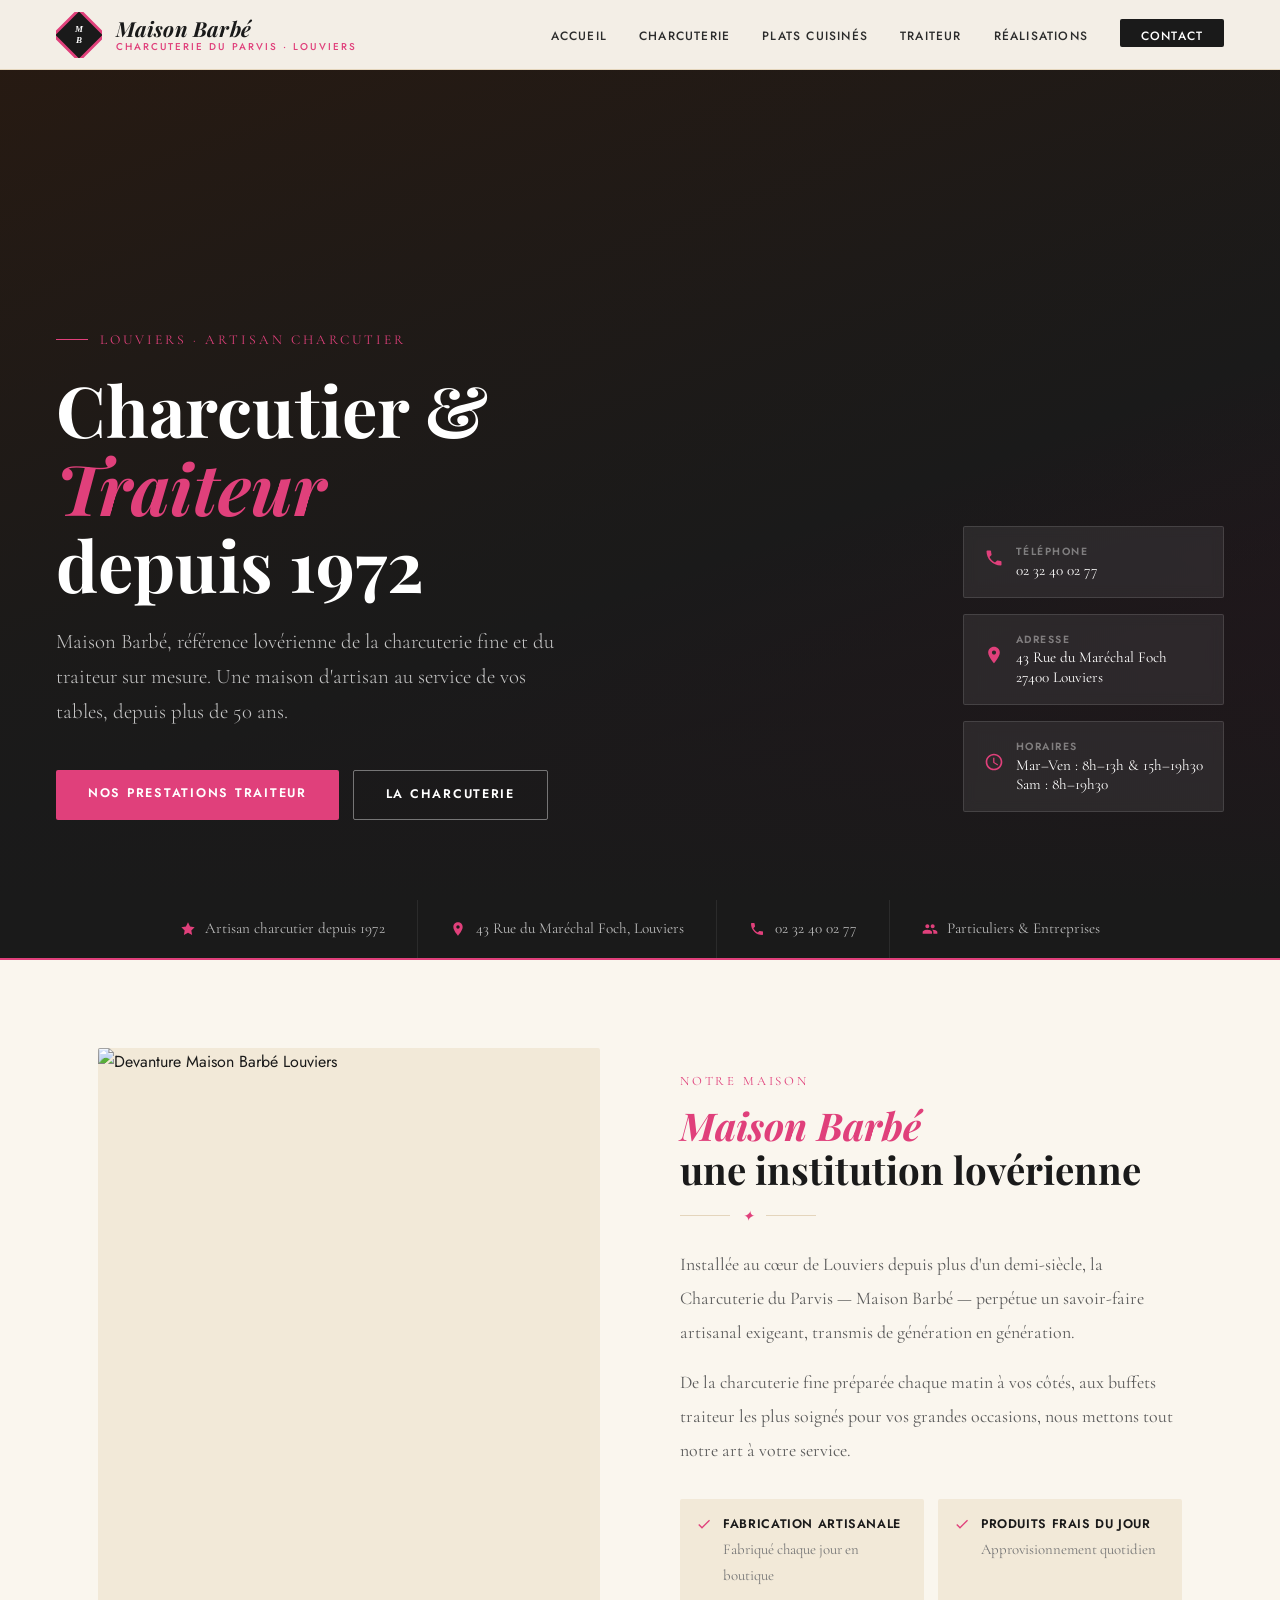
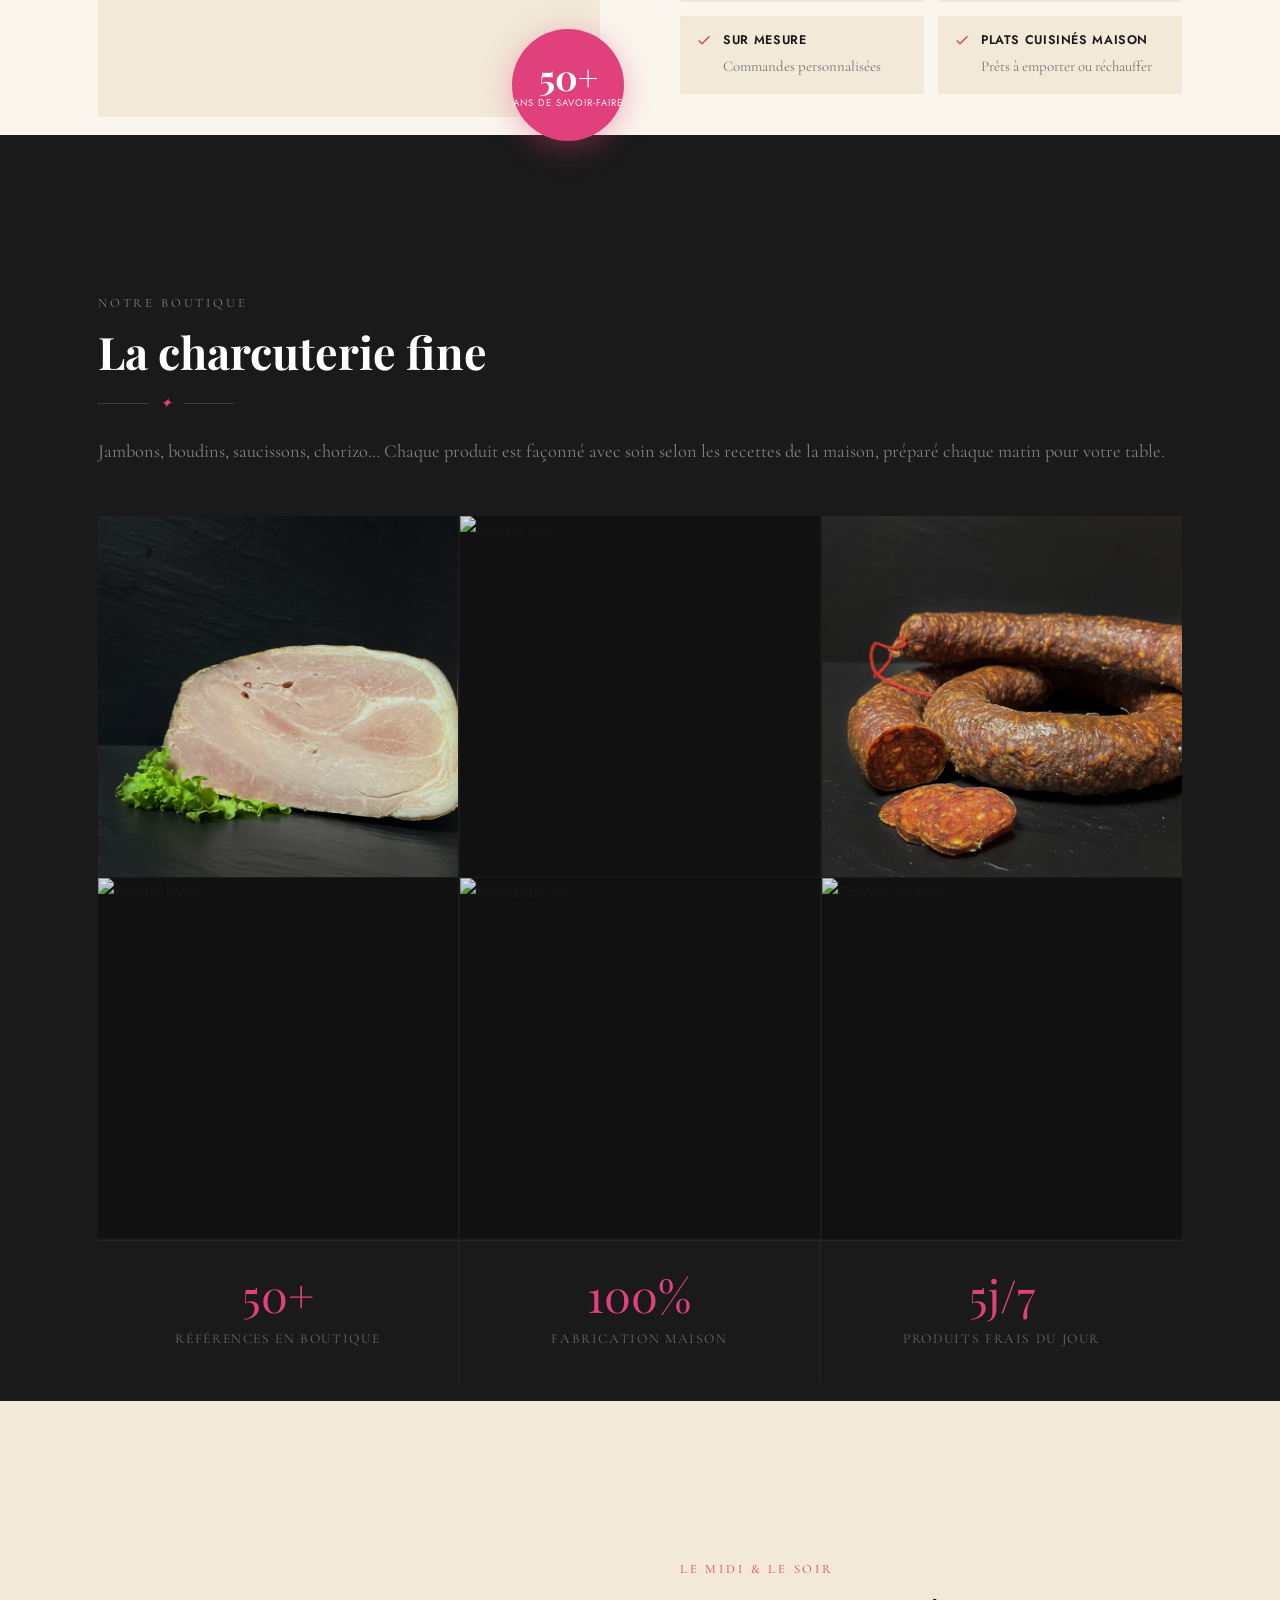
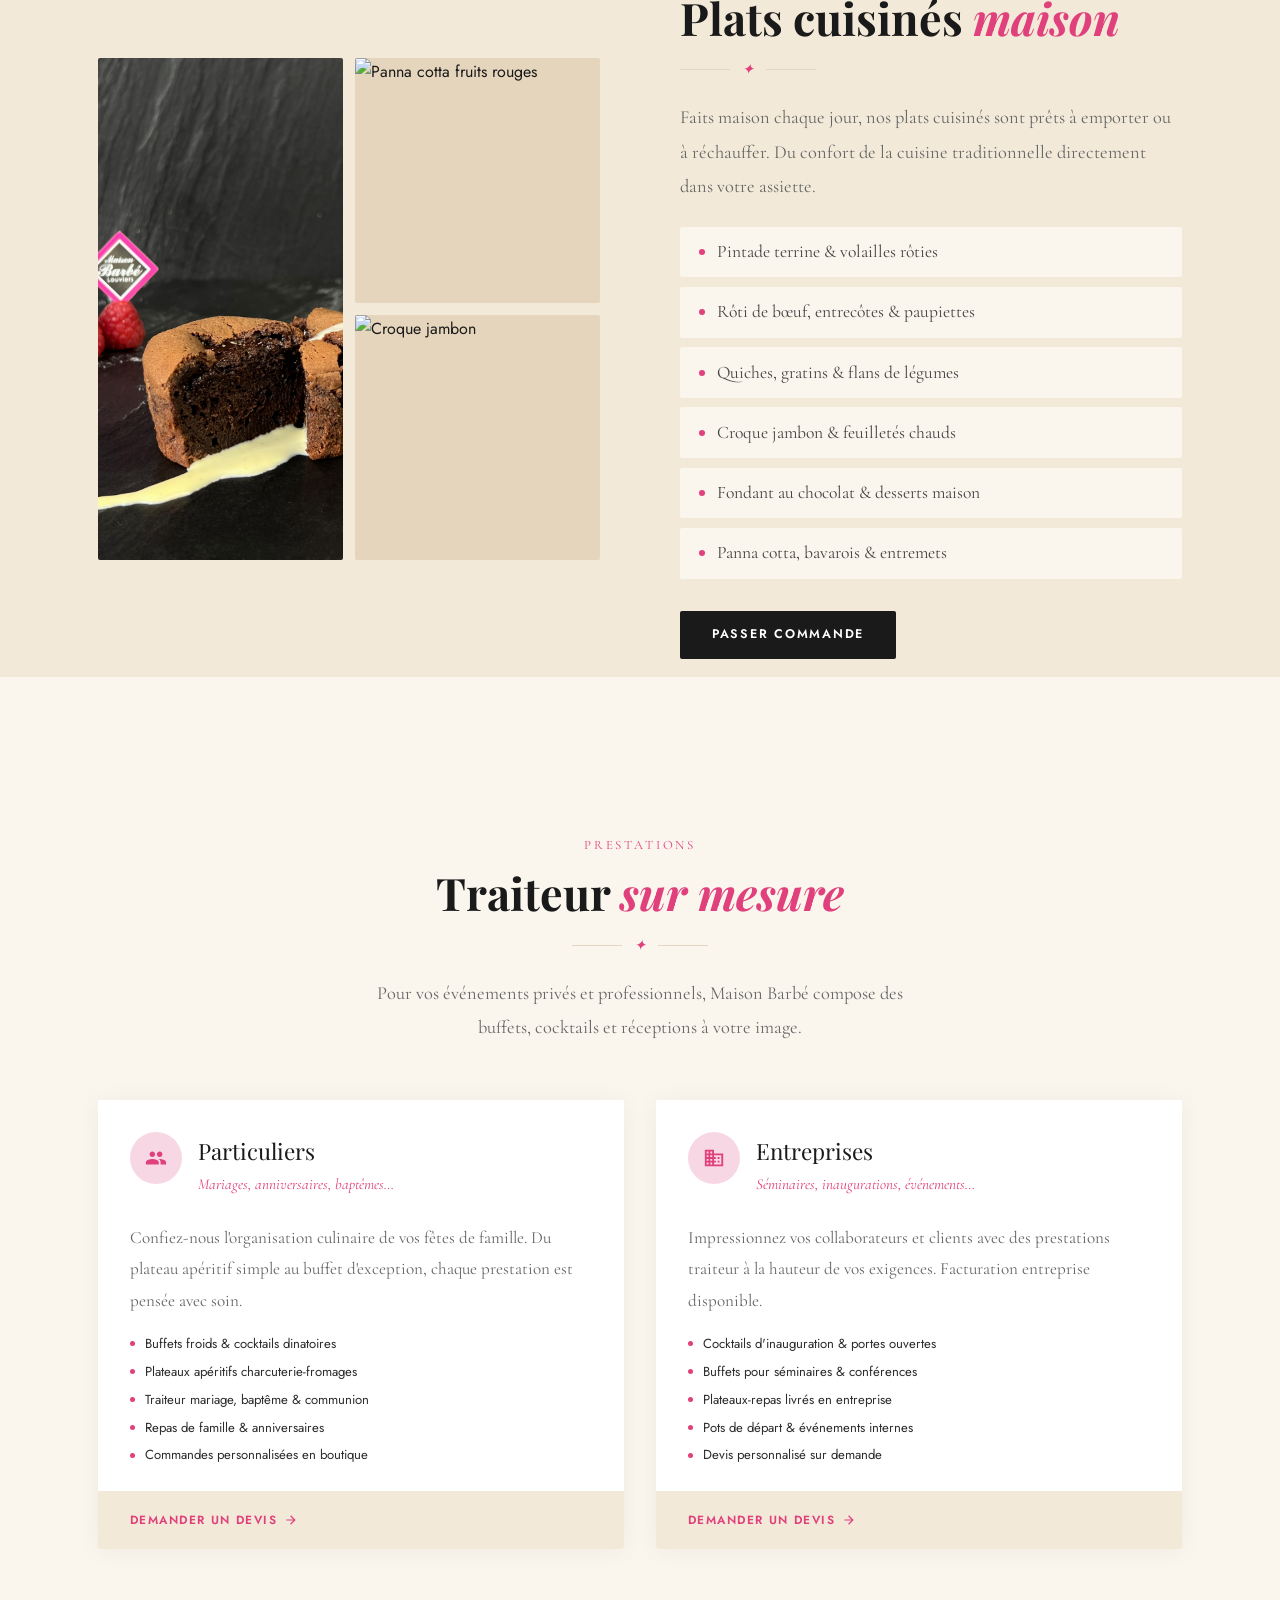
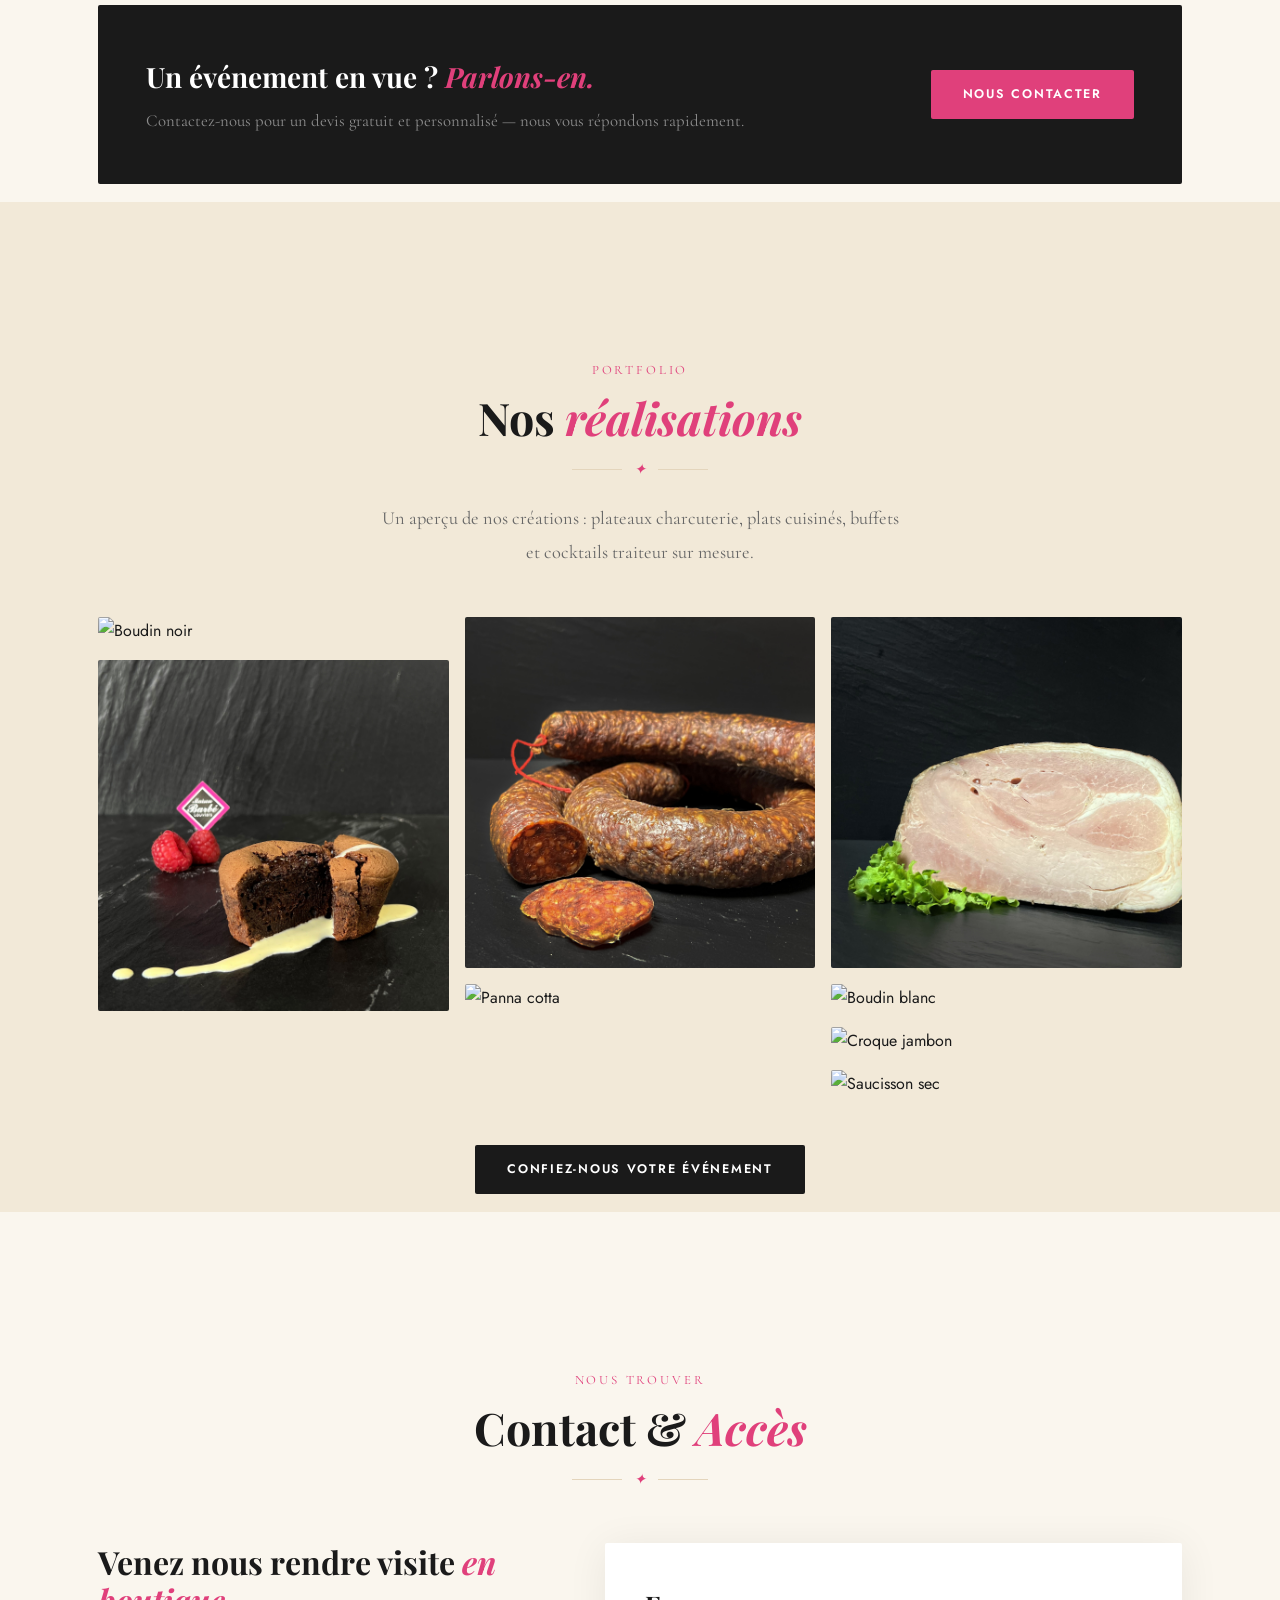
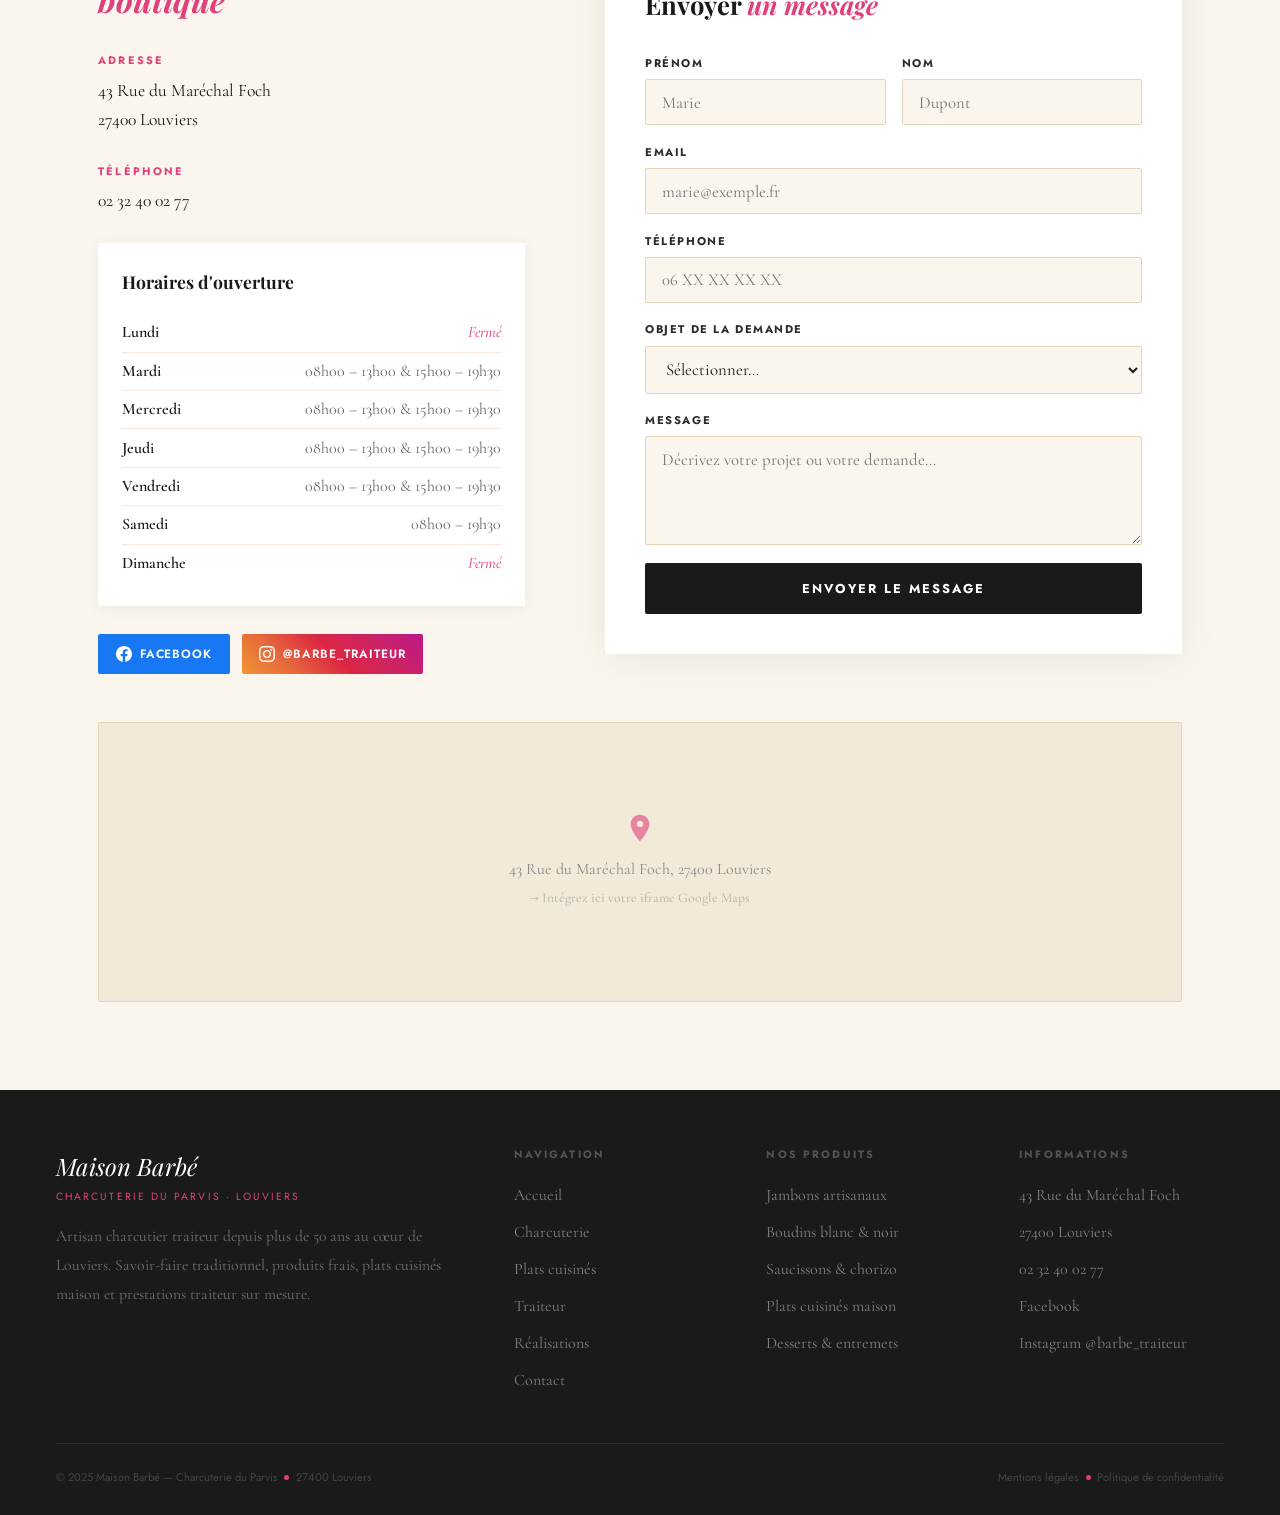
==== index.html @ 448edbd1 "Add files via upload" ====
<!DOCTYPE html>
<html lang="fr">
<head>
  <meta charset="UTF-8" />
  <meta name="viewport" content="width=device-width, initial-scale=1.0" />
  <title>Maison Barbé — Charcutier Traiteur, Louviers</title>
  <link rel="preconnect" href="https://fonts.googleapis.com" />
  <link rel="preconnect" href="https://fonts.gstatic.com" crossorigin />
  <link href="https://fonts.googleapis.com/css2?family=Playfair+Display:ital,wght@0,400;0,600;0,700;1,400;1,600&family=Cormorant+Garamond:ital,wght@0,300;0,400;0,500;0,600;1,300;1,400;1,600&family=Jost:wght@300;400;500;600;700&display=swap" rel="stylesheet" />
  <style>
    *,*::before,*::after{box-sizing:border-box;margin:0;padding:0}
    html{scroll-behavior:smooth}
    body{font-family:'Jost',sans-serif;background:#FAF6EE;color:#1A1A1A;line-height:1.7;overflow-x:hidden}
    :root{
      --beige:#FAF6EE;--beige2:#F2E9D8;--beige3:#E4D5BC;
      --noir:#1A1A1A;--noir2:#2C2C2C;
      --rose:#E0407B;--rose-dark:#C02860;--rose-pale:#F8D7E5;
      --gold:#B08850;--white:#fff
    }
    nav{position:fixed;top:0;left:0;right:0;z-index:999;height:70px;display:flex;align-items:center;justify-content:space-between;padding:0 3.5rem;background:rgba(250,246,238,.97);backdrop-filter:blur(10px);border-bottom:1px solid var(--beige3);transition:box-shadow .3s}
    nav.scrolled{box-shadow:0 2px 30px rgba(0,0,0,.08)}
    .nav-logo{display:flex;align-items:center;gap:.85rem;text-decoration:none}
    .logo-text-wrap{display:flex;flex-direction:column;line-height:1.15}
    .logo-name{font-family:'Playfair Display',serif;font-style:italic;font-size:1.3rem;font-weight:700;color:var(--noir);letter-spacing:.01em}
    .logo-sub{font-family:'Jost',sans-serif;font-size:.62rem;font-weight:500;letter-spacing:.2em;text-transform:uppercase;color:var(--rose)}
    .nav-links{display:flex;align-items:center;gap:2rem;list-style:none}
    .nav-links a{font-size:.75rem;font-weight:500;letter-spacing:.1em;text-transform:uppercase;text-decoration:none;color:var(--noir2);position:relative;padding-bottom:2px;transition:color .25s}
    .nav-links a::after{content:'';position:absolute;bottom:0;left:0;width:0;height:1px;background:var(--rose);transition:width .3s}
    .nav-links a:hover{color:var(--rose)}
    .nav-links a:hover::after{width:100%}
    .nav-cta{background:var(--noir)!important;color:#fff!important;padding:.5rem 1.3rem;border-radius:2px}
    .nav-cta:hover{background:var(--rose)!important}
    .nav-cta::after{display:none!important}
    .hero{position:relative;height:100vh;min-height:620px;display:flex;align-items:flex-end;background:var(--noir);overflow:hidden}
    .hero-bg-fallback{position:absolute;inset:0;background:linear-gradient(160deg,#2a1a10 0%,#1A1A1A 60%,#2d0f1e 100%)}
    .hero-bg{position:absolute;inset:0;background-image:url('./images/planche.jpg');background-size:cover;background-position:center 20%;opacity:.45}
    .hero-vignette{position:absolute;inset:0;background:linear-gradient(to top,rgba(26,26,26,1) 0%,rgba(26,26,26,.3) 45%,rgba(26,26,26,.1) 100%)}
    .hero-content{position:relative;width:100%;padding:0 3.5rem 5rem;display:grid;grid-template-columns:1fr auto;align-items:flex-end;gap:3rem}
    .hero-left{max-width:680px}
    .hero-eyebrow{display:inline-flex;align-items:center;gap:.75rem;font-family:'Cormorant Garamond',serif;font-size:.85rem;letter-spacing:.22em;text-transform:uppercase;color:var(--rose);margin-bottom:1.25rem}
    .hero-eyebrow::before{content:'';display:block;width:32px;height:1px;background:var(--rose)}
    .hero h1{font-family:'Playfair Display',serif;font-size:clamp(2.8rem,5.5vw,5rem);font-weight:700;color:#fff;line-height:1.1;margin-bottom:1.25rem}
    .hero h1 em{font-style:italic;color:var(--rose)}
    .hero-desc{font-family:'Cormorant Garamond',serif;font-size:1.3rem;font-weight:300;color:rgba(255,255,255,.75);line-height:1.7;max-width:500px;margin-bottom:2.5rem}
    .hero-btns{display:flex;gap:.85rem;flex-wrap:wrap}
    .btn{display:inline-block;text-decoration:none;border-radius:2px;font-family:'Jost',sans-serif;font-weight:600;font-size:.78rem;letter-spacing:.14em;text-transform:uppercase;transition:all .3s}
    .btn-rose{background:var(--rose);color:#fff;padding:.85rem 2rem}
    .btn-rose:hover{background:var(--rose-dark);transform:translateY(-1px)}
    .btn-ghost{border:1px solid rgba(255,255,255,.4);color:#fff;padding:.85rem 2rem}
    .btn-ghost:hover{border-color:#fff;background:rgba(255,255,255,.08)}
    .btn-dark{background:var(--noir);color:#fff;padding:.85rem 2rem}
    .btn-dark:hover{background:var(--rose)}
    .hero-right{display:flex;flex-direction:column;gap:1rem;padding-bottom:.5rem}
    .hero-info-card{background:rgba(255,255,255,.07);border:1px solid rgba(255,255,255,.12);backdrop-filter:blur(6px);padding:1rem 1.25rem;border-radius:2px;display:flex;align-items:center;gap:.75rem;min-width:220px}
    .hero-info-icon{color:var(--rose);flex-shrink:0}
    .hero-info-label{font-family:'Jost',sans-serif;font-size:.65rem;font-weight:600;letter-spacing:.14em;text-transform:uppercase;color:rgba(255,255,255,.4)}
    .hero-info-value{font-family:'Cormorant Garamond',serif;font-size:.95rem;color:#fff;line-height:1.3}
    .hero-info-value a{color:#fff;text-decoration:none}
    .strip{background:var(--noir);display:flex;align-items:center;justify-content:center;flex-wrap:wrap;border-bottom:2px solid var(--rose)}
    .strip-item{display:flex;align-items:center;gap:.6rem;padding:1rem 2rem;font-family:'Cormorant Garamond',serif;font-size:.95rem;color:rgba(255,255,255,.7);border-right:1px solid rgba(255,255,255,.08)}
    .strip-item:last-child{border-right:none}
    .strip-item svg{color:var(--rose);flex-shrink:0}
    section{padding-top:70px;margin-top:-70px}
    .sw{max-width:1180px;margin:0 auto;padding:5.5rem 3rem}
    .eyebrow{font-family:'Cormorant Garamond',serif;font-size:.8rem;letter-spacing:.22em;text-transform:uppercase;color:var(--rose);display:block;margin-bottom:.6rem}
    .st{font-family:'Playfair Display',serif;font-size:clamp(1.9rem,3.5vw,2.8rem);font-weight:700;color:var(--noir);line-height:1.2}
    .st em{font-style:italic;color:var(--rose)}
    .rule{display:flex;align-items:center;gap:.75rem;margin:1.1rem 0 1.5rem}
    .rule span{display:block;height:1px;width:50px;background:var(--beige3)}
    .rule em{color:var(--rose);font-size:.9rem;line-height:1}
    .rule.lt span{background:rgba(255,255,255,.15)}
    .sl{font-family:'Cormorant Garamond',serif;font-size:1.15rem;color:#666;line-height:1.85}
    .fi{opacity:0;transform:translateY(22px);transition:opacity .65s ease,transform .65s ease}
    .fi.in{opacity:1;transform:none}
    /* ABOUT */
    .about-grid{display:grid;grid-template-columns:1fr 1fr;gap:5rem;align-items:center}
    .about-img-col{position:relative}
    .about-img-frame{position:relative;aspect-ratio:3/4;background:var(--beige2);border-radius:2px;overflow:hidden}
    .about-img-frame img{width:100%;height:100%;object-fit:cover;display:block}
    .about-badge{position:absolute;bottom:-1.5rem;right:-1.5rem;width:112px;height:112px;border-radius:50%;background:var(--rose);display:flex;flex-direction:column;align-items:center;justify-content:center;color:#fff;text-align:center;box-shadow:0 6px 30px rgba(224,64,123,.4)}
    .about-badge strong{font-family:'Playfair Display',serif;font-size:2.2rem;line-height:1}
    .about-badge small{font-family:'Jost',sans-serif;font-size:.6rem;letter-spacing:.1em;text-transform:uppercase;opacity:.9}
    .about-text h2{font-family:'Playfair Display',serif;font-size:2.4rem;line-height:1.15;margin-bottom:.5rem}
    .about-text h2 em{font-style:italic;color:var(--rose)}
    .about-text p{font-family:'Cormorant Garamond',serif;font-size:1.12rem;color:#5a5a5a;line-height:1.9;margin-bottom:1rem}
    .feat-grid{display:grid;grid-template-columns:1fr 1fr;gap:.85rem;margin-top:2rem}
    .feat{background:var(--beige2);border-radius:2px;padding:.9rem 1rem;display:flex;align-items:flex-start;gap:.7rem}
    .feat-icon{color:var(--rose);flex-shrink:0;margin-top:2px}
    .feat-label{font-family:'Jost',sans-serif;font-size:.78rem;font-weight:600;letter-spacing:.05em;text-transform:uppercase}
    .feat-desc{font-family:'Cormorant Garamond',serif;font-size:.93rem;color:#777;margin-top:.15rem}
    /* PRODUITS */
    #charcuterie{background:var(--noir)}
    .pg{display:grid;grid-template-columns:repeat(3,1fr);gap:1.5px;margin-top:3rem}
    .pc{position:relative;aspect-ratio:1;overflow:hidden;cursor:pointer;background:#111}
    .pc img{width:100%;height:100%;object-fit:cover;display:block;transition:transform .55s ease;filter:brightness(.88) saturate(1.05)}
    .pc:hover img{transform:scale(1.06);filter:brightness(.7) saturate(1.1)}
    .pph{width:100%;height:100%;display:flex;flex-direction:column;align-items:center;justify-content:center;gap:.5rem;transition:transform .55s ease}
    .pc:hover .pph{transform:scale(1.05)}
    .c1{background:linear-gradient(135deg,#3d1f10,#6b3420)}
    .c2{background:linear-gradient(135deg,#1a1a1a,#2d2d2d)}
    .c3{background:linear-gradient(135deg,#4a2015,#7b3020)}
    .c4{background:linear-gradient(135deg,#2a1a08,#5a3a10)}
    .c5{background:linear-gradient(135deg,#3a200d,#7a4520)}
    .c6{background:linear-gradient(135deg,#180810,#3d1528)}
    .pph svg{width:36px;color:rgba(255,255,255,.18)}
    .pph-n{font-family:'Cormorant Garamond',serif;font-size:.78rem;letter-spacing:.15em;color:rgba(255,255,255,.2);text-transform:uppercase}
    .po{position:absolute;inset:0;background:linear-gradient(to top,rgba(0,0,0,.85) 0%,rgba(0,0,0,0) 55%);display:flex;flex-direction:column;justify-content:flex-end;padding:1.25rem 1.5rem;opacity:0;transition:opacity .3s}
    .pc:hover .po{opacity:1}
    .pn{font-family:'Playfair Display',serif;font-size:1.15rem;color:#fff;font-weight:600;margin-bottom:.2rem}
    .pd{font-family:'Cormorant Garamond',serif;font-size:.88rem;color:rgba(255,255,255,.65)}
    .pb{position:absolute;bottom:0;left:0;right:0;height:3px;background:var(--rose);transform:scaleX(0);transform-origin:left;transition:transform .3s}
    .pc:hover .pb{transform:scaleX(1)}
    .stats-row{display:grid;grid-template-columns:repeat(3,1fr);gap:1px;margin-top:1.5px;border-top:1px solid rgba(255,255,255,.06)}
    .stat{padding:2rem;text-align:center;border-right:1px solid rgba(255,255,255,.06)}
    .stat:last-child{border-right:none}
    .stat-num{font-family:'Playfair Display',serif;font-size:2.8rem;color:var(--rose);display:block;line-height:1;margin-bottom:.4rem}
    .stat-lbl{font-family:'Cormorant Garamond',serif;font-size:.85rem;letter-spacing:.12em;text-transform:uppercase;color:rgba(255,255,255,.35)}
    /* PLATS */
    #plats{background:var(--beige2)}
    .plats-layout{display:grid;grid-template-columns:1fr 1fr;gap:5rem;align-items:center}
    .plats-imgs{display:grid;grid-template-columns:1fr 1fr;gap:.75rem}
    .pimg{aspect-ratio:1;border-radius:2px;overflow:hidden;background:var(--beige3);position:relative}
    .pimg img{width:100%;height:100%;object-fit:cover;display:block;transition:transform .4s}
    .pimg:hover img{transform:scale(1.04)}
    .pimg.tall{grid-row:span 2;aspect-ratio:auto}
    .plph{width:100%;height:100%;display:flex;flex-direction:column;align-items:center;justify-content:center;gap:.5rem;padding:1.5rem}
    .pp1{background:linear-gradient(135deg,#3d1a05,#7a4010)}
    .pp2{background:linear-gradient(135deg,#2d1a30,#5a2050)}
    .pp3{background:linear-gradient(135deg,#4a1a10,#8b3030)}
    .plph svg{width:28px;color:rgba(255,255,255,.2)}
    .plph span{font-family:'Cormorant Garamond',serif;font-size:.75rem;letter-spacing:.12em;color:rgba(255,255,255,.2);text-transform:uppercase}
    .menu-list{list-style:none;margin:1.5rem 0 2rem;display:flex;flex-direction:column;gap:.6rem}
    .menu-list li{display:flex;align-items:center;gap:.75rem;font-family:'Cormorant Garamond',serif;font-size:1.1rem;color:#444;padding:.65rem 1rem;background:var(--beige);border-radius:2px;border-left:3px solid transparent;transition:border-color .2s}
    .menu-list li:hover{border-color:var(--rose)}
    .menu-list li::before{content:'';display:block;width:6px;height:6px;border-radius:50%;background:var(--rose);flex-shrink:0}
    /* TRAITEUR */
    #traiteur{background:var(--beige)}
    .traiteur-grid{display:grid;grid-template-columns:1fr 1fr;gap:2rem;margin-bottom:3.5rem}
    .tc{background:#fff;border-radius:2px;box-shadow:0 2px 24px rgba(0,0,0,.05);overflow:hidden;transition:transform .3s,box-shadow .3s;display:flex;flex-direction:column}
    .tc:hover{transform:translateY(-4px);box-shadow:0 10px 40px rgba(0,0,0,.1)}
    .tc-head{padding:2rem 2rem 1.5rem;display:flex;align-items:flex-start;gap:1rem}
    .tc-icon{width:52px;height:52px;border-radius:50%;background:var(--rose-pale);display:flex;align-items:center;justify-content:center;flex-shrink:0;color:var(--rose)}
    .tc-title{font-family:'Playfair Display',serif;font-size:1.4rem}
    .tc-sub{font-family:'Cormorant Garamond',serif;font-size:.95rem;color:var(--rose);font-style:italic;margin-top:.1rem}
    .tc-body{padding:0 2rem 1.5rem;flex:1}
    .tc-body p{font-family:'Cormorant Garamond',serif;font-size:1.07rem;color:#666;line-height:1.85;margin-bottom:1rem}
    .pl{list-style:none;display:flex;flex-direction:column;gap:.35rem}
    .pl li{display:flex;align-items:center;gap:.6rem;font-family:'Jost',sans-serif;font-size:.82rem;color:var(--noir2)}
    .pl li::before{content:'';width:5px;height:5px;border-radius:50%;background:var(--rose);flex-shrink:0}
    .tc-foot{padding:1.2rem 2rem;background:var(--beige2);display:flex;align-items:center;justify-content:space-between}
    .la{font-family:'Jost',sans-serif;font-size:.74rem;font-weight:600;letter-spacing:.12em;text-transform:uppercase;color:var(--rose);text-decoration:none;display:flex;align-items:center;gap:.4rem;transition:gap .2s}
    .la:hover{gap:.7rem}
    .traiteur-cta{background:var(--noir);padding:3rem;border-radius:2px;display:flex;align-items:center;justify-content:space-between;gap:2rem;flex-wrap:wrap}
    .traiteur-cta h3{font-family:'Playfair Display',serif;font-size:1.75rem;color:#fff;margin-bottom:.4rem}
    .traiteur-cta h3 em{font-style:italic;color:var(--rose)}
    .traiteur-cta p{font-family:'Cormorant Garamond',serif;font-size:1.05rem;color:rgba(255,255,255,.5)}
    /* REALISATIONS */
    #realisations{background:var(--beige2)}
    .masonry{columns:3;column-gap:1rem}
    .mi{break-inside:avoid;margin-bottom:1rem;border-radius:2px;overflow:hidden;position:relative;cursor:pointer}
    .mi img{width:100%;display:block;transition:transform .45s}
    .mi:hover img{transform:scale(1.04)}
    .mph{width:100%;display:flex;align-items:center;justify-content:center;flex-direction:column;gap:.5rem;padding:3rem 2rem}
    .m1{background:linear-gradient(135deg,#3d1f10,#7a3c20)}
    .m2{background:linear-gradient(135deg,#1a1410,#3a2818)}
    .m3{background:linear-gradient(135deg,#2d1020,#6a2045)}
    .m4{background:linear-gradient(135deg,#3a2510,#7a5020)}
    .m5{background:linear-gradient(135deg,#1a1a1a,#2d2d2d)}
    .m6{background:linear-gradient(135deg,#4a1005,#9a2800)}
    .m7{background:linear-gradient(135deg,#201530,#4a2860)}
    .m8{background:linear-gradient(135deg,#2a1a08,#6a4015)}
    .mph svg{width:32px;color:rgba(255,255,255,.18)}
    .mph span{font-family:'Cormorant Garamond',serif;font-size:.75rem;letter-spacing:.14em;color:rgba(255,255,255,.2);text-transform:uppercase}
    .mo{position:absolute;inset:0;background:linear-gradient(to top,rgba(0,0,0,.75) 0%,transparent 55%);opacity:0;transition:opacity .3s;display:flex;align-items:flex-end;padding:1.1rem}
    .mi:hover .mo{opacity:1}
    .mt{font-family:'Cormorant Garamond',serif;font-size:.92rem;color:#fff;font-style:italic}
    /* CONTACT */
    #contact{background:var(--beige)}
    .contact-grid{display:grid;grid-template-columns:1fr 1.35fr;gap:5rem;align-items:start}
    .ch2{font-family:'Playfair Display',serif;font-size:2rem;line-height:1.2;margin-bottom:2rem}
    .ch2 em{font-style:italic;color:var(--rose)}
    .ib{margin-bottom:1.75rem}
    .il{font-family:'Jost',sans-serif;font-size:.68rem;font-weight:700;letter-spacing:.2em;text-transform:uppercase;color:var(--rose);margin-bottom:.35rem}
    .iv{font-family:'Cormorant Garamond',serif;font-size:1.1rem;color:var(--noir);line-height:1.65}
    .iv a{color:var(--noir);text-decoration:none;transition:color .2s}
    .iv a:hover{color:var(--rose)}
    .hbox{background:#fff;border-radius:2px;padding:1.5rem;box-shadow:0 2px 16px rgba(0,0,0,.06);margin-top:1.5rem}
    .hbox h4{font-family:'Playfair Display',serif;font-size:1.1rem;margin-bottom:1.1rem}
    .hr{display:flex;justify-content:space-between;align-items:baseline;padding:.32rem 0;border-bottom:1px solid var(--beige2);font-family:'Cormorant Garamond',serif;font-size:1rem}
    .hr:last-child{border:none}
    .hd{font-weight:600;color:var(--noir)}
    .ht{color:#666}
    .hc{color:var(--rose);font-style:italic}
    .srow{display:flex;gap:.75rem;margin-top:1.75rem}
    .sb{display:flex;align-items:center;gap:.5rem;padding:.6rem 1.1rem;border-radius:2px;font-family:'Jost',sans-serif;font-size:.75rem;font-weight:600;letter-spacing:.08em;text-transform:uppercase;text-decoration:none;transition:all .25s}
    .sfb{background:#1877F2;color:#fff}
    .sfb:hover{background:#1466d6}
    .sig{background:linear-gradient(45deg,#f09433,#e6683c,#dc2743,#cc2366,#bc1888);color:#fff}
    .sig:hover{opacity:.9}
    .cfw{background:#fff;border-radius:2px;padding:2.5rem;box-shadow:0 4px 40px rgba(0,0,0,.07)}
    .cfw h3{font-family:'Playfair Display',serif;font-size:1.6rem;margin-bottom:1.75rem}
    .cfw h3 em{font-style:italic;color:var(--rose)}
    .f2c{display:grid;grid-template-columns:1fr 1fr;gap:1rem}
    .fg{display:flex;flex-direction:column;gap:.38rem;margin-bottom:1.1rem}
    .fg label{font-family:'Jost',sans-serif;font-size:.7rem;font-weight:700;letter-spacing:.14em;text-transform:uppercase;color:var(--noir2)}
    .fg input,.fg select,.fg textarea{border:1px solid var(--beige3);background:var(--beige);border-radius:2px;padding:.72rem 1rem;font-family:'Cormorant Garamond',serif;font-size:1.05rem;color:var(--noir);outline:none;transition:border-color .2s;width:100%}
    .fg input:focus,.fg select:focus,.fg textarea:focus{border-color:var(--rose)}
    .fg textarea{resize:vertical;min-height:95px}
    .fbtn{width:100%;background:var(--noir);color:#fff;border:none;padding:1rem;font-family:'Jost',sans-serif;font-size:.8rem;font-weight:700;letter-spacing:.16em;text-transform:uppercase;border-radius:2px;cursor:pointer;transition:background .3s}
    .fbtn:hover{background:var(--rose)}
    .mapwrap{margin-top:3rem;border-radius:2px;overflow:hidden;height:280px;background:var(--beige2);display:flex;align-items:center;justify-content:center;flex-direction:column;gap:.75rem;border:1px solid var(--beige3)}
    .mapwrap svg{width:32px;color:var(--rose);opacity:.6}
    .mapwrap p{font-family:'Cormorant Garamond',serif;font-size:1rem;color:#888;text-align:center}
    footer{background:var(--noir);padding:3.5rem 3.5rem 1.75rem}
    .fg-footer{display:grid;grid-template-columns:2fr 1fr 1fr 1fr;gap:3rem;padding-bottom:3rem;border-bottom:1px solid rgba(255,255,255,.07)}
    .fbn{font-family:'Playfair Display',serif;font-style:italic;font-size:1.5rem;color:#fff}
    .fbs{font-family:'Jost',sans-serif;font-size:.65rem;letter-spacing:.2em;text-transform:uppercase;color:var(--rose);margin-top:.1rem}
    .fb p{font-family:'Cormorant Garamond',serif;font-size:.98rem;color:rgba(255,255,255,.38);line-height:1.85;margin-top:1rem}
    .fct{font-family:'Jost',sans-serif;font-size:.67rem;font-weight:700;letter-spacing:.2em;text-transform:uppercase;color:rgba(255,255,255,.25);margin-bottom:1.1rem}
    .fcol ul{list-style:none;display:flex;flex-direction:column;gap:.55rem}
    .fcol ul a{font-family:'Cormorant Garamond',serif;font-size:1rem;color:rgba(255,255,255,.45);text-decoration:none;transition:color .2s}
    .fcol ul a:hover{color:var(--rose)}
    .fbot{padding-top:1.5rem;display:flex;align-items:center;justify-content:space-between;flex-wrap:wrap;gap:1rem}
    .fcopy{font-family:'Jost',sans-serif;font-size:.7rem;color:rgba(255,255,255,.18)}
    .rdot{display:inline-block;width:5px;height:5px;background:var(--rose);border-radius:50%;margin:0 .4rem;vertical-align:middle}
    @media(max-width:1024px){
      nav{padding:0 1.75rem}
      .hero-content{padding:0 1.75rem 4rem;grid-template-columns:1fr}
      .hero-right{display:none}
      .sw{padding:4rem 1.75rem}
      .about-grid{grid-template-columns:1fr;gap:3rem}
      .pg{grid-template-columns:1fr 1fr}
      .plats-layout{grid-template-columns:1fr;gap:3rem}
      .traiteur-grid{grid-template-columns:1fr}
      .masonry{columns:2}
      .contact-grid{grid-template-columns:1fr;gap:3rem}
      .fg-footer{grid-template-columns:1fr 1fr;gap:2rem}
    }
    @media(max-width:640px){
      nav{padding:0 1rem}
      .nav-links{display:none}
      .sw{padding:3.5rem 1rem}
      .pg{grid-template-columns:1fr 1fr;gap:1px}
      .masonry{columns:1}
      .f2c{grid-template-columns:1fr}
      .fg-footer{grid-template-columns:1fr}
      .stats-row{grid-template-columns:1fr}
      .traiteur-cta{flex-direction:column;text-align:center}
      .strip-item{padding:.75rem 1.25rem;font-size:.88rem}
    }
  </style>
</head>
<body>
<nav id="nav">
  <a href="#accueil" class="nav-logo">
    <svg width="46" height="46" viewBox="0 0 46 46" xmlns="http://www.w3.org/2000/svg">
      <rect x="5" y="5" width="36" height="36" rx="1" fill="#1A1A1A" transform="rotate(45 23 23)"/>
      <rect x="5" y="5" width="36" height="36" rx="0" fill="none" stroke="#E0407B" stroke-width="2.8" transform="rotate(45 23 23)"/>
      <text x="23" y="20" font-family="Georgia,serif" font-size="9" font-weight="700" font-style="italic" fill="white" text-anchor="middle">M</text>
      <text x="23" y="31" font-family="Georgia,serif" font-size="9" font-weight="700" font-style="italic" fill="white" text-anchor="middle">B</text>
    </svg>
    <div class="logo-text-wrap">
      <span class="logo-name">Maison Barbé</span>
      <span class="logo-sub">Charcuterie du Parvis · Louviers</span>
    </div>
  </a>
  <ul class="nav-links">
    <li><a href="#accueil">Accueil</a></li>
    <li><a href="#charcuterie">Charcuterie</a></li>
    <li><a href="#plats">Plats cuisinés</a></li>
    <li><a href="#traiteur">Traiteur</a></li>
    <li><a href="#realisations">Réalisations</a></li>
    <li><a href="#contact" class="nav-cta">Contact</a></li>
  </ul>
</nav>

<section id="accueil" style="padding-top:0;margin-top:0;">
  <div class="hero">
    <div class="hero-bg-fallback"></div>
    <div class="hero-bg"></div>
    <div class="hero-vignette"></div>
    <div class="hero-content">
      <div class="hero-left">
        <div class="hero-eyebrow">Louviers · Artisan charcutier</div>
        <h1>Charcutier &amp;<br/><em>Traiteur</em><br/>depuis 1972</h1>
        <p class="hero-desc">Maison Barbé, référence lovérienne de la charcuterie fine et du traiteur sur mesure. Une maison d'artisan au service de vos tables, depuis plus de 50 ans.</p>
        <div class="hero-btns">
          <a href="#traiteur" class="btn btn-rose">Nos prestations traiteur</a>
          <a href="#charcuterie" class="btn btn-ghost">La charcuterie</a>
        </div>
      </div>
      <div class="hero-right">
        <div class="hero-info-card">
          <div class="hero-info-icon"><svg width="20" height="20" viewBox="0 0 24 24" fill="currentColor"><path d="M6.62 10.79c1.44 2.83 3.76 5.14 6.59 6.59l2.2-2.2c.27-.27.67-.36 1.02-.24 1.12.37 2.33.57 3.57.57.55 0 1 .45 1 1V20c0 .55-.45 1-1 1-9.39 0-17-7.61-17-17 0-.55.45-1 1-1h3.5c.55 0 1 .45 1 1 0 1.25.2 2.45.57 3.57.11.35.03.74-.25 1.02l-2.2 2.2z"/></svg></div>
          <div><div class="hero-info-label">Téléphone</div><div class="hero-info-value"><a href="tel:0232400277">02 32 40 02 77</a></div></div>
        </div>
        <div class="hero-info-card">
          <div class="hero-info-icon"><svg width="20" height="20" viewBox="0 0 24 24" fill="currentColor"><path d="M12 2C8.13 2 5 5.13 5 9c0 5.25 7 13 7 13s7-7.75 7-13c0-3.87-3.13-7-7-7zm0 9.5c-1.38 0-2.5-1.12-2.5-2.5s1.12-2.5 2.5-2.5 2.5 1.12 2.5 2.5-1.12 2.5-2.5 2.5z"/></svg></div>
          <div><div class="hero-info-label">Adresse</div><div class="hero-info-value">43 Rue du Maréchal Foch<br/>27400 Louviers</div></div>
        </div>
        <div class="hero-info-card">
          <div class="hero-info-icon"><svg width="20" height="20" viewBox="0 0 24 24" fill="currentColor"><path d="M11.99 2C6.47 2 2 6.48 2 12s4.47 10 9.99 10C17.52 22 22 17.52 22 12S17.52 2 11.99 2zM12 20c-4.42 0-8-3.58-8-8s3.58-8 8-8 8 3.58 8 8-3.58 8-8 8zm.5-13H11v6l5.25 3.15.75-1.23-4.5-2.67V7z"/></svg></div>
          <div><div class="hero-info-label">Horaires</div><div class="hero-info-value">Mar–Ven : 8h–13h &amp; 15h–19h30<br/>Sam : 8h–19h30</div></div>
        </div>
      </div>
    </div>
  </div>
</section>

<div class="strip">
  <div class="strip-item"><svg width="16" height="16" viewBox="0 0 24 24" fill="currentColor"><path d="M12 2l3.09 6.26L22 9.27l-5 4.87 1.18 6.88L12 17.77l-6.18 3.25L7 14.14 2 9.27l6.91-1.01L12 2z"/></svg>Artisan charcutier depuis 1972</div>
  <div class="strip-item"><svg width="16" height="16" viewBox="0 0 24 24" fill="currentColor"><path d="M12 2C8.13 2 5 5.13 5 9c0 5.25 7 13 7 13s7-7.75 7-13c0-3.87-3.13-7-7-7zm0 9.5c-1.38 0-2.5-1.12-2.5-2.5s1.12-2.5 2.5-2.5 2.5 1.12 2.5 2.5-1.12 2.5-2.5 2.5z"/></svg>43 Rue du Maréchal Foch, Louviers</div>
  <div class="strip-item"><svg width="16" height="16" viewBox="0 0 24 24" fill="currentColor"><path d="M6.62 10.79c1.44 2.83 3.76 5.14 6.59 6.59l2.2-2.2c.27-.27.67-.36 1.02-.24 1.12.37 2.33.57 3.57.57.55 0 1 .45 1 1V20c0 .55-.45 1-1 1-9.39 0-17-7.61-17-17 0-.55.45-1 1-1h3.5c.55 0 1 .45 1 1 0 1.25.2 2.45.57 3.57.11.35.03.74-.25 1.02l-2.2 2.2z"/></svg>02 32 40 02 77</div>
  <div class="strip-item"><svg width="16" height="16" viewBox="0 0 24 24" fill="currentColor"><path d="M16 11c1.66 0 2.99-1.34 2.99-3S17.66 5 16 5c-1.66 0-3 1.34-3 3s1.34 3 3 3zm-8 0c1.66 0 2.99-1.34 2.99-3S9.66 5 8 5C6.34 5 5 6.34 5 8s1.34 3 3 3zm0 2c-2.33 0-7 1.17-7 3.5V19h14v-2.5c0-2.33-4.67-3.5-7-3.5zm8 0c-.29 0-.62.02-.97.05 1.16.84 1.97 1.97 1.97 3.45V19h6v-2.5c0-2.33-4.67-3.5-7-3.5z"/></svg>Particuliers &amp; Entreprises</div>
</div>

<!-- ABOUT -->
<div>
  <div class="sw">
    <div class="about-grid fi">
      <div class="about-img-col">
        <div class="about-img-frame">
          <img src="./images/boutique.jpg" alt="Devanture Maison Barbé Louviers"/>
        </div>
        <div class="about-badge"><strong>50+</strong><small>ans de savoir‑faire</small></div>
      </div>
      <div class="about-text">
        <span class="eyebrow">Notre maison</span>
        <h2><em>Maison Barbé</em><br/>une institution lovérienne</h2>
        <div class="rule"><span></span><em>✦</em><span></span></div>
        <p>Installée au cœur de Louviers depuis plus d'un demi-siècle, la Charcuterie du Parvis — Maison Barbé — perpétue un savoir-faire artisanal exigeant, transmis de génération en génération.</p>
        <p>De la charcuterie fine préparée chaque matin à vos côtés, aux buffets traiteur les plus soignés pour vos grandes occasions, nous mettons tout notre art à votre service.</p>
        <div class="feat-grid">
          <div class="feat"><svg class="feat-icon" width="16" height="16" viewBox="0 0 24 24" fill="currentColor"><path d="M9 16.17L4.83 12l-1.42 1.41L9 19 21 7l-1.41-1.41L9 16.17z"/></svg><div><div class="feat-label">Fabrication artisanale</div><div class="feat-desc">Fabriqué chaque jour en boutique</div></div></div>
          <div class="feat"><svg class="feat-icon" width="16" height="16" viewBox="0 0 24 24" fill="currentColor"><path d="M9 16.17L4.83 12l-1.42 1.41L9 19 21 7l-1.41-1.41L9 16.17z"/></svg><div><div class="feat-label">Produits frais du jour</div><div class="feat-desc">Approvisionnement quotidien</div></div></div>
          <div class="feat"><svg class="feat-icon" width="16" height="16" viewBox="0 0 24 24" fill="currentColor"><path d="M9 16.17L4.83 12l-1.42 1.41L9 19 21 7l-1.41-1.41L9 16.17z"/></svg><div><div class="feat-label">Sur mesure</div><div class="feat-desc">Commandes personnalisées</div></div></div>
          <div class="feat"><svg class="feat-icon" width="16" height="16" viewBox="0 0 24 24" fill="currentColor"><path d="M9 16.17L4.83 12l-1.42 1.41L9 19 21 7l-1.41-1.41L9 16.17z"/></svg><div><div class="feat-label">Plats cuisinés maison</div><div class="feat-desc">Prêts à emporter ou réchauffer</div></div></div>
        </div>
      </div>
    </div>
  </div>
</div>

<!-- CHARCUTERIE -->
<section id="charcuterie">
  <div class="sw fi">
    <span class="eyebrow" style="color:rgba(255,255,255,.45)">Notre boutique</span>
    <h2 class="st" style="color:#fff">La charcuterie fine</h2>
    <div class="rule lt"><span></span><em>✦</em><span></span></div>
    <p class="sl" style="color:rgba(255,255,255,.45)">Jambons, boudins, saucissons, chorizo… Chaque produit est façonné avec soin selon les recettes de la maison, préparé chaque matin pour votre table.</p>
    <div class="pg">
      <div class="pc"><img src="./images/jambon-blanc.jpg" alt="Jambon blanc"/><div class="po"><div class="pn">Jambon blanc maison</div><div class="pd">Cuit à l'os, façon tradition</div></div><div class="pb"></div></div>
      <div class="pc"><img src="./images/boudin-noir.jpg" alt="Boudin noir"/><div class="po"><div class="pn">Boudin noir artisan</div><div class="pd">Recette de la maison, label Maison Barbé</div></div><div class="pb"></div></div>
      <div class="pc"><img src="./images/chorizo.jpg" alt="Chorizo"/><div class="po"><div class="pn">Chorizo fort &amp; doux</div><div class="pd">Saucisson ibérique sélectionné</div></div><div class="pb"></div></div>
      <div class="pc"><img src="./images/boudin-blanc.jpg" alt="Boudin blanc"/><div class="po"><div class="pn">Boudin blanc maison</div><div class="pd">Délicat, parfumé aux herbes</div></div><div class="pb"></div></div>
      <div class="pc"><img src="./images/saucisson-sec.jpg" alt="Saucisson sec"/><div class="po"><div class="pn">Saucisson sec</div><div class="pd">Affiné avec soin, 30% moins gras</div></div><div class="pb"></div></div>
      <div class="pc"><img src="./images/croque-jambon.jpg" alt="Croque jambon"/><div class="po"><div class="pn">Croque jambon maison</div><div class="pd">Jambon, béchamel, fromage fondu</div></div><div class="pb"></div></div>
    </div>
    <div class="stats-row">
      <div class="stat"><span class="stat-num">50+</span><span class="stat-lbl">Références en boutique</span></div>
      <div class="stat"><span class="stat-num">100%</span><span class="stat-lbl">Fabrication maison</span></div>
      <div class="stat"><span class="stat-num">5j/7</span><span class="stat-lbl">Produits frais du jour</span></div>
    </div>
  </div>
</section>

<!-- PLATS CUISINES -->
<section id="plats">
  <div class="sw fi">
    <div class="plats-layout">
      <div class="plats-imgs">
        <div class="pimg tall"><img src="./images/fondant-chocolat.jpg" alt="Fondant au chocolat"/></div>
        <div class="pimg"><img src="./images/panna-cotta.jpg" alt="Panna cotta fruits rouges"/></div>
        <div class="pimg"><img src="./images/croque-jambon.jpg" alt="Croque jambon"/></div>
      </div>
      <div>
        <span class="eyebrow">Le midi &amp; le soir</span>
        <h2 class="st">Plats cuisinés <em>maison</em></h2>
        <div class="rule"><span></span><em>✦</em><span></span></div>
        <p class="sl">Faits maison chaque jour, nos plats cuisinés sont prêts à emporter ou à réchauffer. Du confort de la cuisine traditionnelle directement dans votre assiette.</p>
        <ul class="menu-list">
          <li>Pintade terrine &amp; volailles rôties</li>
          <li>Rôti de bœuf, entrecôtes &amp; paupiettes</li>
          <li>Quiches, gratins &amp; flans de légumes</li>
          <li>Croque jambon &amp; feuilletés chauds</li>
          <li>Fondant au chocolat &amp; desserts maison</li>
          <li>Panna cotta, bavarois &amp; entremets</li>
        </ul>
        <a href="#contact" class="btn btn-dark">Passer commande</a>
      </div>
    </div>
  </div>
</section>

<!-- TRAITEUR -->
<section id="traiteur">
  <div class="sw fi">
    <div style="text-align:center;margin-bottom:3.5rem">
      <span class="eyebrow">Prestations</span>
      <h2 class="st" style="text-align:center">Traiteur <em>sur mesure</em></h2>
      <div class="rule" style="justify-content:center"><span></span><em>✦</em><span></span></div>
      <p class="sl" style="text-align:center;max-width:560px;margin:0 auto">Pour vos événements privés et professionnels, Maison Barbé compose des buffets, cocktails et réceptions à votre image.</p>
    </div>
    <div class="traiteur-grid">
      <div class="tc">
        <div class="tc-head">
          <div class="tc-icon"><svg width="22" height="22" viewBox="0 0 24 24" fill="currentColor"><path d="M16 11c1.66 0 2.99-1.34 2.99-3S17.66 5 16 5c-1.66 0-3 1.34-3 3s1.34 3 3 3zm-8 0c1.66 0 2.99-1.34 2.99-3S9.66 5 8 5C6.34 5 5 6.34 5 8s1.34 3 3 3zm0 2c-2.33 0-7 1.17-7 3.5V19h14v-2.5c0-2.33-4.67-3.5-7-3.5zm8 0c-.29 0-.62.02-.97.05 1.16.84 1.97 1.97 1.97 3.45V19h6v-2.5c0-2.33-4.67-3.5-7-3.5z"/></svg></div>
          <div><div class="tc-title">Particuliers</div><div class="tc-sub">Mariages, anniversaires, baptêmes…</div></div>
        </div>
        <div class="tc-body">
          <p>Confiez-nous l'organisation culinaire de vos fêtes de famille. Du plateau apéritif simple au buffet d'exception, chaque prestation est pensée avec soin.</p>
          <ul class="pl">
            <li>Buffets froids &amp; cocktails dinatoires</li>
            <li>Plateaux apéritifs charcuterie-fromages</li>
            <li>Traiteur mariage, baptême &amp; communion</li>
            <li>Repas de famille &amp; anniversaires</li>
            <li>Commandes personnalisées en boutique</li>
          </ul>
        </div>
        <div class="tc-foot"><a href="#contact" class="la">Demander un devis <svg width="14" height="14" viewBox="0 0 24 24" fill="currentColor"><path d="M12 4l-1.41 1.41L16.17 11H4v2h12.17l-5.58 5.59L12 20l8-8-8-8z"/></svg></a></div>
      </div>
      <div class="tc">
        <div class="tc-head">
          <div class="tc-icon"><svg width="22" height="22" viewBox="0 0 24 24" fill="currentColor"><path d="M12 7V3H2v18h20V7H12zM6 19H4v-2h2v2zm0-4H4v-2h2v2zm0-4H4V9h2v2zm0-4H4V5h2v2zm4 12H8v-2h2v2zm0-4H8v-2h2v2zm0-4H8V9h2v2zm0-4H8V5h2v2zm10 12h-8v-2h2v-2h-2v-2h2v-2h-2V9h8v10zm-2-8h-2v2h2v-2zm0 4h-2v2h2v-2z"/></svg></div>
          <div><div class="tc-title">Entreprises</div><div class="tc-sub">Séminaires, inaugurations, événements…</div></div>
        </div>
        <div class="tc-body">
          <p>Impressionnez vos collaborateurs et clients avec des prestations traiteur à la hauteur de vos exigences. Facturation entreprise disponible.</p>
          <ul class="pl">
            <li>Cocktails d'inauguration &amp; portes ouvertes</li>
            <li>Buffets pour séminaires &amp; conférences</li>
            <li>Plateaux-repas livrés en entreprise</li>
            <li>Pots de départ &amp; événements internes</li>
            <li>Devis personnalisé sur demande</li>
          </ul>
        </div>
        <div class="tc-foot"><a href="#contact" class="la">Demander un devis <svg width="14" height="14" viewBox="0 0 24 24" fill="currentColor"><path d="M12 4l-1.41 1.41L16.17 11H4v2h12.17l-5.58 5.59L12 20l8-8-8-8z"/></svg></a></div>
      </div>
    </div>
    <div class="traiteur-cta fi">
      <div><h3>Un événement en vue ? <em>Parlons-en.</em></h3><p>Contactez-nous pour un devis gratuit et personnalisé — nous vous répondons rapidement.</p></div>
      <a href="#contact" class="btn btn-rose">Nous contacter</a>
    </div>
  </div>
</section>

<!-- REALISATIONS -->
<section id="realisations">
  <div class="sw fi">
    <div style="text-align:center;margin-bottom:3rem">
      <span class="eyebrow">Portfolio</span>
      <h2 class="st" style="text-align:center">Nos <em>réalisations</em></h2>
      <div class="rule" style="justify-content:center"><span></span><em>✦</em><span></span></div>
      <p class="sl" style="text-align:center;max-width:520px;margin:0 auto">Un aperçu de nos créations : plateaux charcuterie, plats cuisinés, buffets et cocktails traiteur sur mesure.</p>
    </div>
    <div class="masonry">
      <div class="mi"><img src="./images/boudin-noir.jpg" alt="Boudin noir"/><div class="mo"><span class="mt">Boudin noir artisan — label Maison Barbé</span></div></div>
      <div class="mi"><img src="./images/fondant-chocolat.jpg" alt="Fondant chocolat"/><div class="mo"><span class="mt">Fondant au chocolat &amp; framboises</span></div></div>
      <div class="mi"><img src="./images/chorizo.jpg" alt="Chorizo"/><div class="mo"><span class="mt">Chorizo ibérique sélectionné</span></div></div>
      <div class="mi"><img src="./images/panna-cotta.jpg" alt="Panna cotta"/><div class="mo"><span class="mt">Panna cotta aux fruits rouges</span></div></div>
      <div class="mi"><img src="./images/jambon-blanc.jpg" alt="Jambon blanc"/><div class="mo"><span class="mt">Jambon blanc cuit à l'os</span></div></div>
      <div class="mi"><img src="./images/boudin-blanc.jpg" alt="Boudin blanc"/><div class="mo"><span class="mt">Boudin blanc maison aux herbes</span></div></div>
      <div class="mi"><img src="./images/croque-jambon.jpg" alt="Croque jambon"/><div class="mo"><span class="mt">Croque jambon fromage maison</span></div></div>
      <div class="mi"><img src="./images/saucisson-sec.jpg" alt="Saucisson sec"/><div class="mo"><span class="mt">Saucisson sec affiné Teyssier</span></div></div>
    </div>
    <div style="text-align:center;margin-top:3rem"><a href="#contact" class="btn btn-dark">Confiez-nous votre événement</a></div>
  </div>
</section>

<!-- CONTACT -->
<section id="contact">
  <div class="sw fi">
    <div style="text-align:center;margin-bottom:3.5rem">
      <span class="eyebrow">Nous trouver</span>
      <h2 class="st" style="text-align:center">Contact &amp; <em>Accès</em></h2>
      <div class="rule" style="justify-content:center"><span></span><em>✦</em><span></span></div>
    </div>
    <div class="contact-grid">
      <div>
        <h2 class="ch2">Venez nous rendre visite <em>en boutique</em></h2>
        <div class="ib"><div class="il">Adresse</div><div class="iv">43 Rue du Maréchal Foch<br/>27400 Louviers</div></div>
        <div class="ib"><div class="il">Téléphone</div><div class="iv"><a href="tel:0232400277">02 32 40 02 77</a></div></div>
        <div class="hbox">
          <h4>Horaires d'ouverture</h4>
          <div class="hr"><span class="hd">Lundi</span><span class="hc">Fermé</span></div>
          <div class="hr"><span class="hd">Mardi</span><span class="ht">08h00 – 13h00 &amp; 15h00 – 19h30</span></div>
          <div class="hr"><span class="hd">Mercredi</span><span class="ht">08h00 – 13h00 &amp; 15h00 – 19h30</span></div>
          <div class="hr"><span class="hd">Jeudi</span><span class="ht">08h00 – 13h00 &amp; 15h00 – 19h30</span></div>
          <div class="hr"><span class="hd">Vendredi</span><span class="ht">08h00 – 13h00 &amp; 15h00 – 19h30</span></div>
          <div class="hr"><span class="hd">Samedi</span><span class="ht">08h00 – 19h30</span></div>
          <div class="hr"><span class="hd">Dimanche</span><span class="hc">Fermé</span></div>
        </div>
        <div class="srow">
          <a href="https://www.facebook.com/profile.php?id=100057566794531" target="_blank" rel="noopener" class="sb sfb"><svg width="16" height="16" viewBox="0 0 24 24" fill="currentColor"><path d="M24 12.073c0-6.627-5.373-12-12-12s-12 5.373-12 12c0 5.99 4.388 10.954 10.125 11.854v-8.385H7.078v-3.47h3.047V9.43c0-3.007 1.792-4.669 4.533-4.669 1.312 0 2.686.235 2.686.235v2.953H15.83c-1.491 0-1.956.925-1.956 1.874v2.25h3.328l-.532 3.47h-2.796v8.385C19.612 23.027 24 18.062 24 12.073z"/></svg>Facebook</a>
          <a href="https://www.instagram.com/barbe_traiteur/" target="_blank" rel="noopener" class="sb sig"><svg width="16" height="16" viewBox="0 0 24 24" fill="currentColor"><path d="M12 2.163c3.204 0 3.584.012 4.85.07 3.252.148 4.771 1.691 4.919 4.919.058 1.265.069 1.645.069 4.849 0 3.205-.012 3.584-.069 4.849-.149 3.225-1.664 4.771-4.919 4.919-1.266.058-1.644.07-4.85.07-3.204 0-3.584-.012-4.849-.07-3.26-.149-4.771-1.699-4.919-4.92-.058-1.265-.07-1.644-.07-4.849 0-3.204.013-3.583.07-4.849.149-3.227 1.664-4.771 4.919-4.919 1.266-.057 1.645-.069 4.849-.069zm0-2.163c-3.259 0-3.667.014-4.947.072-4.358.2-6.78 2.618-6.98 6.98-.059 1.281-.073 1.689-.073 4.948 0 3.259.014 3.668.072 4.948.2 4.358 2.618 6.78 6.98 6.98 1.281.058 1.689.072 4.948.072 3.259 0 3.668-.014 4.948-.072 4.354-.2 6.782-2.618 6.979-6.98.059-1.28.073-1.689.073-4.948 0-3.259-.014-3.667-.072-4.947-.196-4.354-2.617-6.78-6.979-6.98-1.281-.059-1.69-.073-4.949-.073zm0 5.838c-3.403 0-6.162 2.759-6.162 6.162s2.759 6.163 6.162 6.163 6.162-2.759 6.162-6.163c0-3.403-2.759-6.162-6.162-6.162zm0 10.162c-2.209 0-4-1.79-4-4 0-2.209 1.791-4 4-4s4 1.791 4 4c0 2.21-1.791 4-4 4zm6.406-11.845c-.796 0-1.441.645-1.441 1.44s.645 1.44 1.441 1.44c.795 0 1.439-.645 1.439-1.44s-.644-1.44-1.439-1.44z"/></svg>@barbe_traiteur</a>
        </div>
      </div>
      <div class="cfw fi">
        <h3>Envoyer <em>un message</em></h3>
        <div class="f2c">
          <div class="fg"><label>Prénom</label><input type="text" placeholder="Marie"/></div>
          <div class="fg"><label>Nom</label><input type="text" placeholder="Dupont"/></div>
        </div>
        <div class="fg"><label>Email</label><input type="email" placeholder="marie@exemple.fr"/></div>
        <div class="fg"><label>Téléphone</label><input type="tel" placeholder="06 XX XX XX XX"/></div>
        <div class="fg"><label>Objet de la demande</label><select><option value="">Sélectionner…</option><option>Devis traiteur particulier</option><option>Devis traiteur entreprise</option><option>Commande charcuterie</option><option>Commande plats cuisinés</option><option>Renseignement général</option><option>Autre</option></select></div>
        <div class="fg"><label>Message</label><textarea rows="4" placeholder="Décrivez votre projet ou votre demande…"></textarea></div>
        <button class="fbtn">Envoyer le message</button>
      </div>
    </div>
    <div class="mapwrap">
      <svg viewBox="0 0 24 24" fill="currentColor"><path d="M12 2C8.13 2 5 5.13 5 9c0 5.25 7 13 7 13s7-7.75 7-13c0-3.87-3.13-7-7-7zm0 9.5c-1.38 0-2.5-1.12-2.5-2.5s1.12-2.5 2.5-2.5 2.5 1.12 2.5 2.5-1.12 2.5-2.5 2.5z"/></svg>
      <p>43 Rue du Maréchal Foch, 27400 Louviers<br/><small style="font-size:.85rem;opacity:.6">→ Intégrez ici votre iframe Google Maps</small></p>
    </div>
  </div>
</section>

<footer>
  <div class="fg-footer">
    <div class="fb">
      <div class="fbn">Maison Barbé</div>
      <div class="fbs">Charcuterie du Parvis · Louviers</div>
      <p>Artisan charcutier traiteur depuis plus de 50 ans au cœur de Louviers. Savoir-faire traditionnel, produits frais, plats cuisinés maison et prestations traiteur sur mesure.</p>
    </div>
    <div class="fcol"><div class="fct">Navigation</div><ul><li><a href="#accueil">Accueil</a></li><li><a href="#charcuterie">Charcuterie</a></li><li><a href="#plats">Plats cuisinés</a></li><li><a href="#traiteur">Traiteur</a></li><li><a href="#realisations">Réalisations</a></li><li><a href="#contact">Contact</a></li></ul></div>
    <div class="fcol"><div class="fct">Nos produits</div><ul><li><a href="#charcuterie">Jambons artisanaux</a></li><li><a href="#charcuterie">Boudins blanc &amp; noir</a></li><li><a href="#charcuterie">Saucissons &amp; chorizo</a></li><li><a href="#plats">Plats cuisinés maison</a></li><li><a href="#plats">Desserts &amp; entremets</a></li></ul></div>
    <div class="fcol"><div class="fct">Informations</div><ul><li><a href="#">43 Rue du Maréchal Foch</a></li><li><a href="#">27400 Louviers</a></li><li><a href="tel:0232400277">02 32 40 02 77</a></li><li><a href="https://www.facebook.com/profile.php?id=100057566794531" target="_blank">Facebook</a></li><li><a href="https://www.instagram.com/barbe_traiteur/" target="_blank">Instagram @barbe_traiteur</a></li></ul></div>
  </div>
  <div class="fbot">
    <span class="fcopy">© 2025 Maison Barbé — Charcuterie du Parvis<span class="rdot"></span>27400 Louviers</span>
    <span class="fcopy">Mentions légales<span class="rdot"></span>Politique de confidentialité</span>
  </div>
</footer>

<script>
  const nav=document.getElementById('nav');
  window.addEventListener('scroll',()=>nav.classList.toggle('scrolled',scrollY>40));
  const io=new IntersectionObserver(e=>{e.forEach(x=>{if(x.isIntersecting){x.target.classList.add('in');io.unobserve(x.target);}});},{threshold:0.1});
  document.querySelectorAll('.fi').forEach(el=>io.observe(el));
  document.querySelectorAll('a[href^="#"]').forEach(a=>a.addEventListener('click',e=>{const t=document.querySelector(a.getAttribute('href'));if(t){e.preventDefault();t.scrollIntoView({behavior:'smooth',block:'start'});}}));
</script>
</body>
</html>
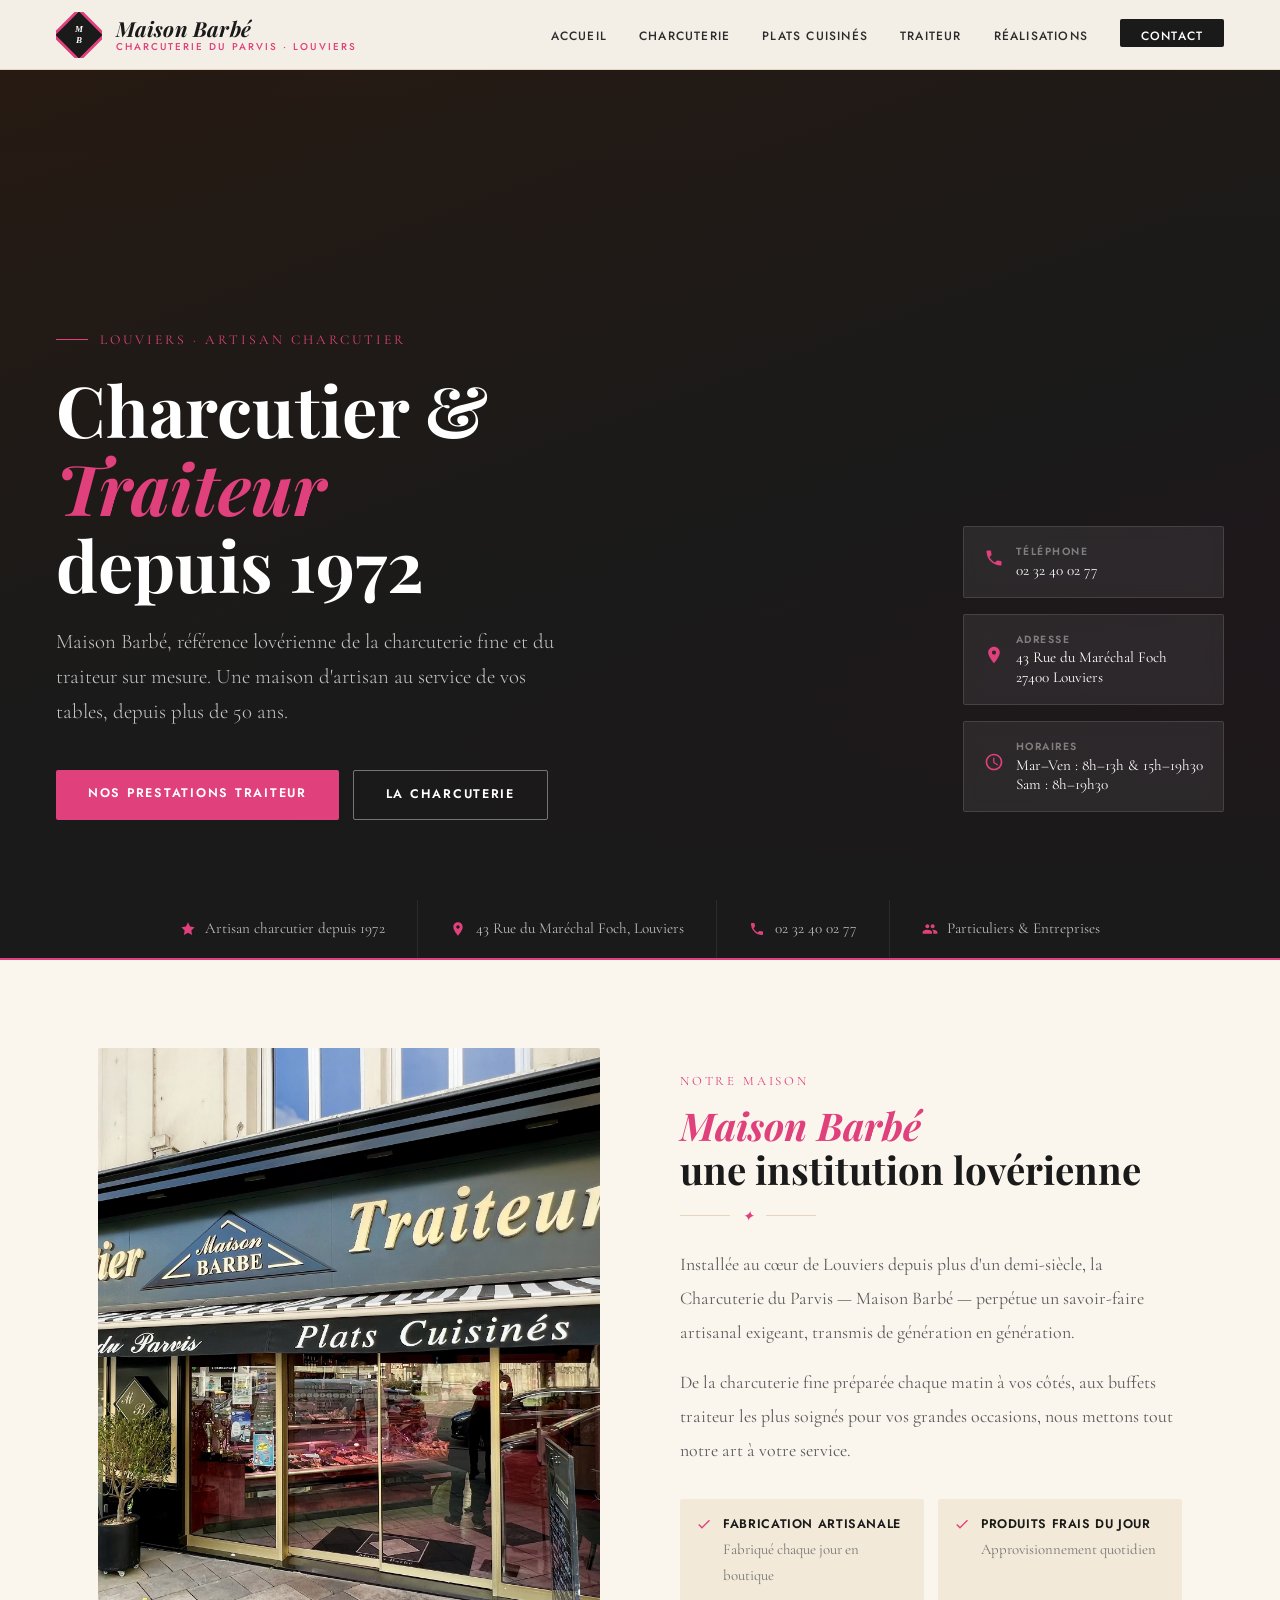
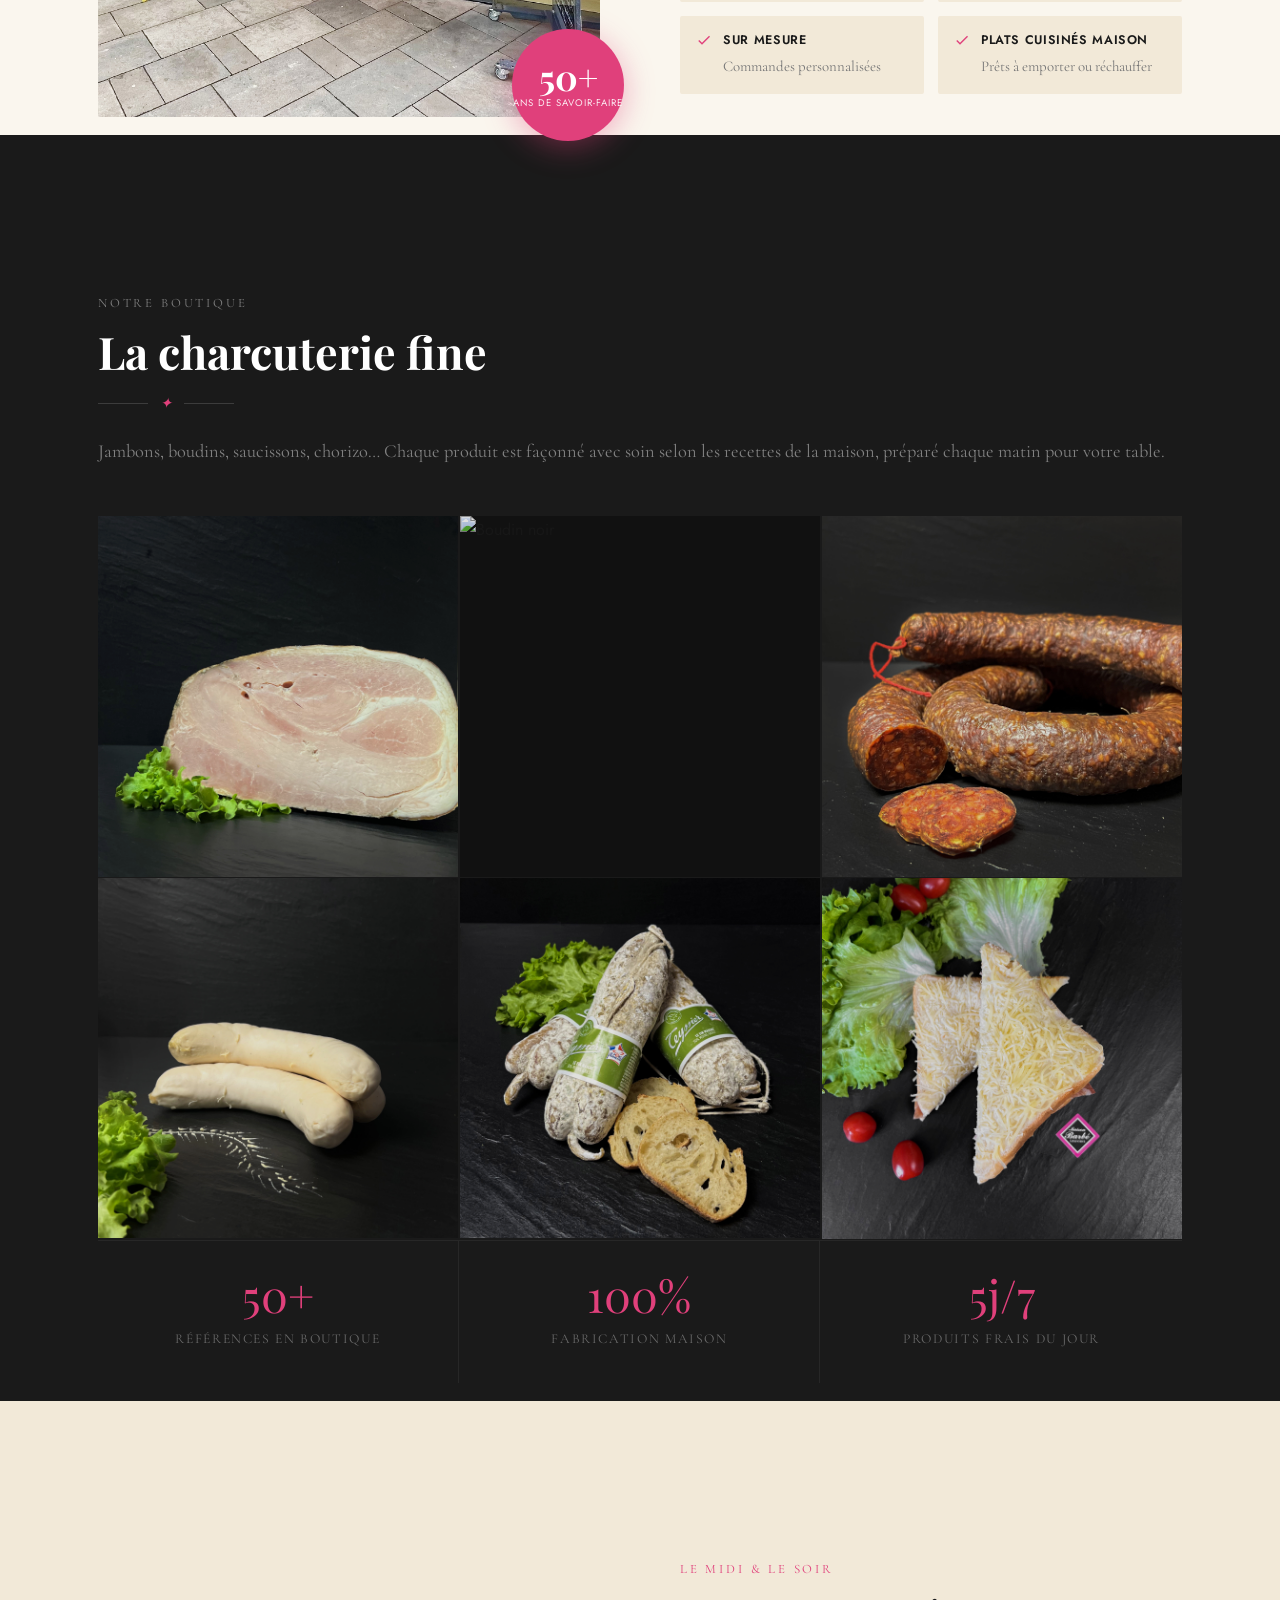
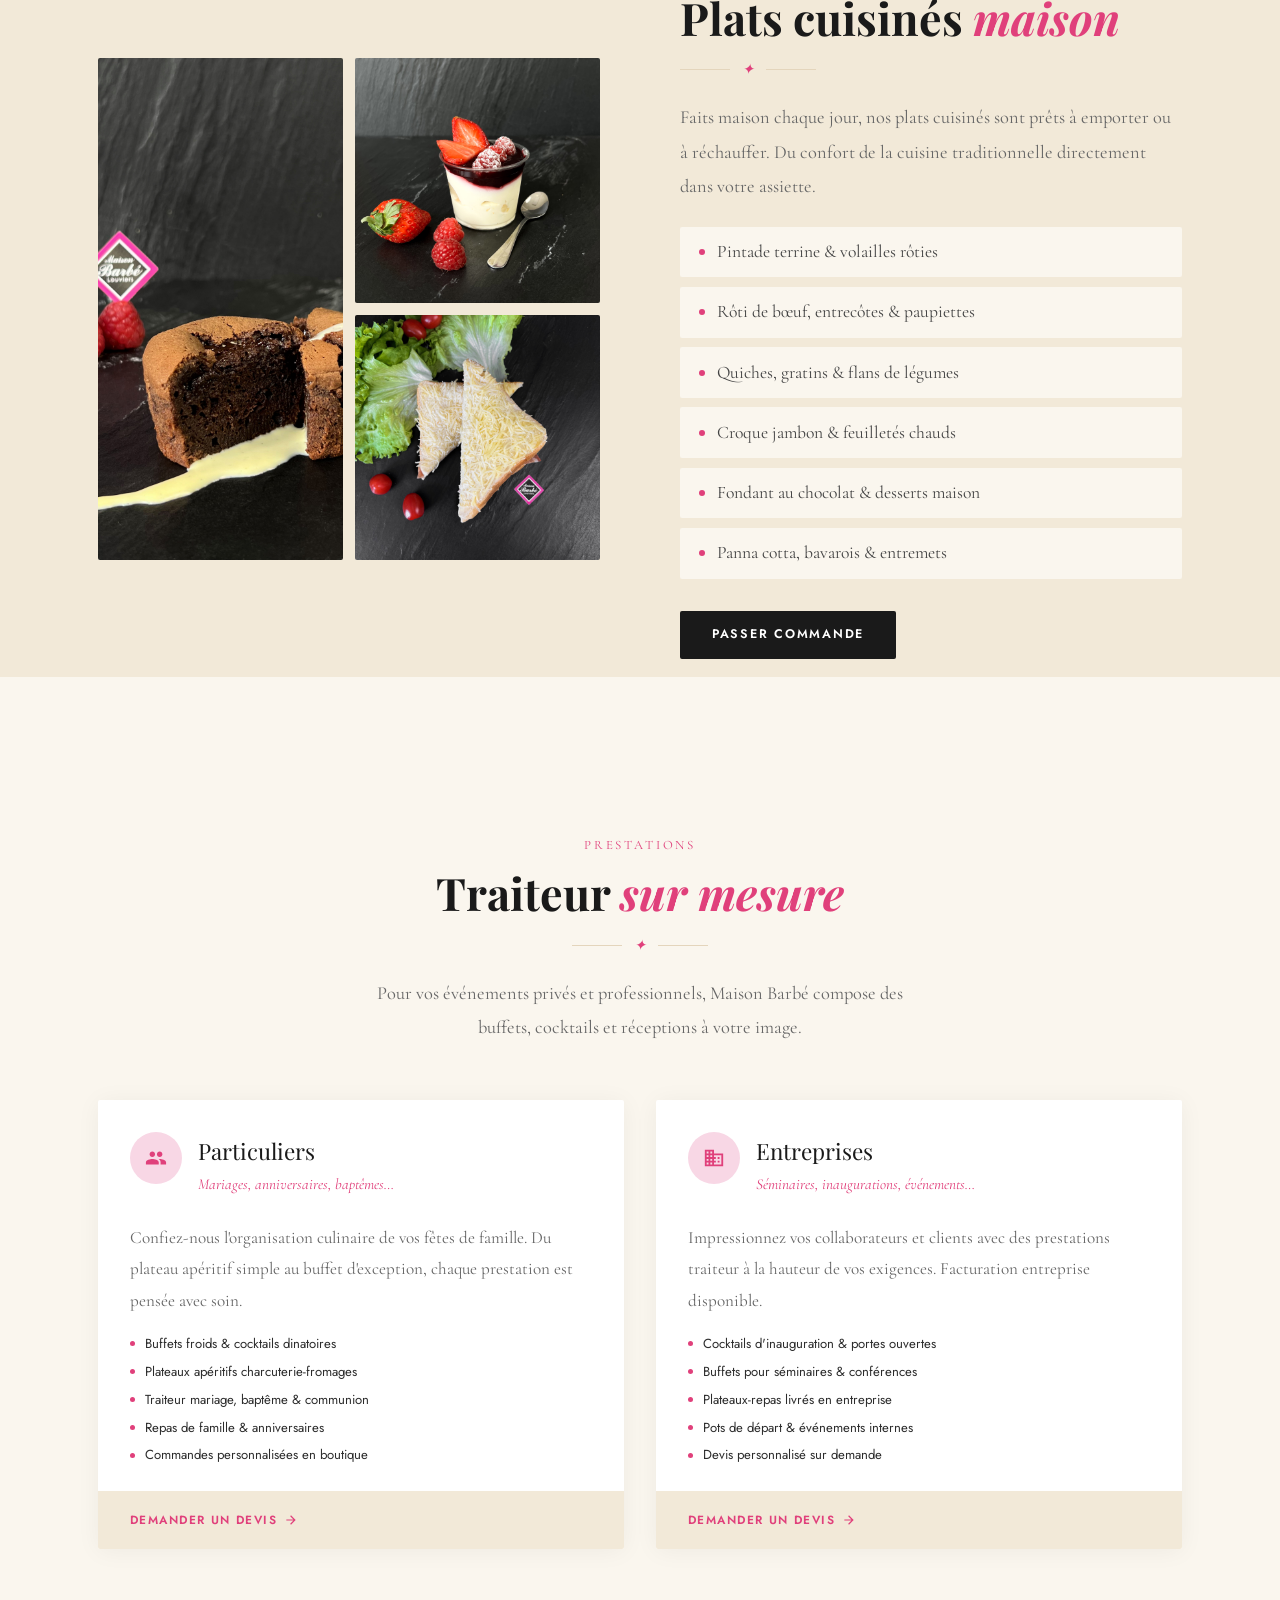
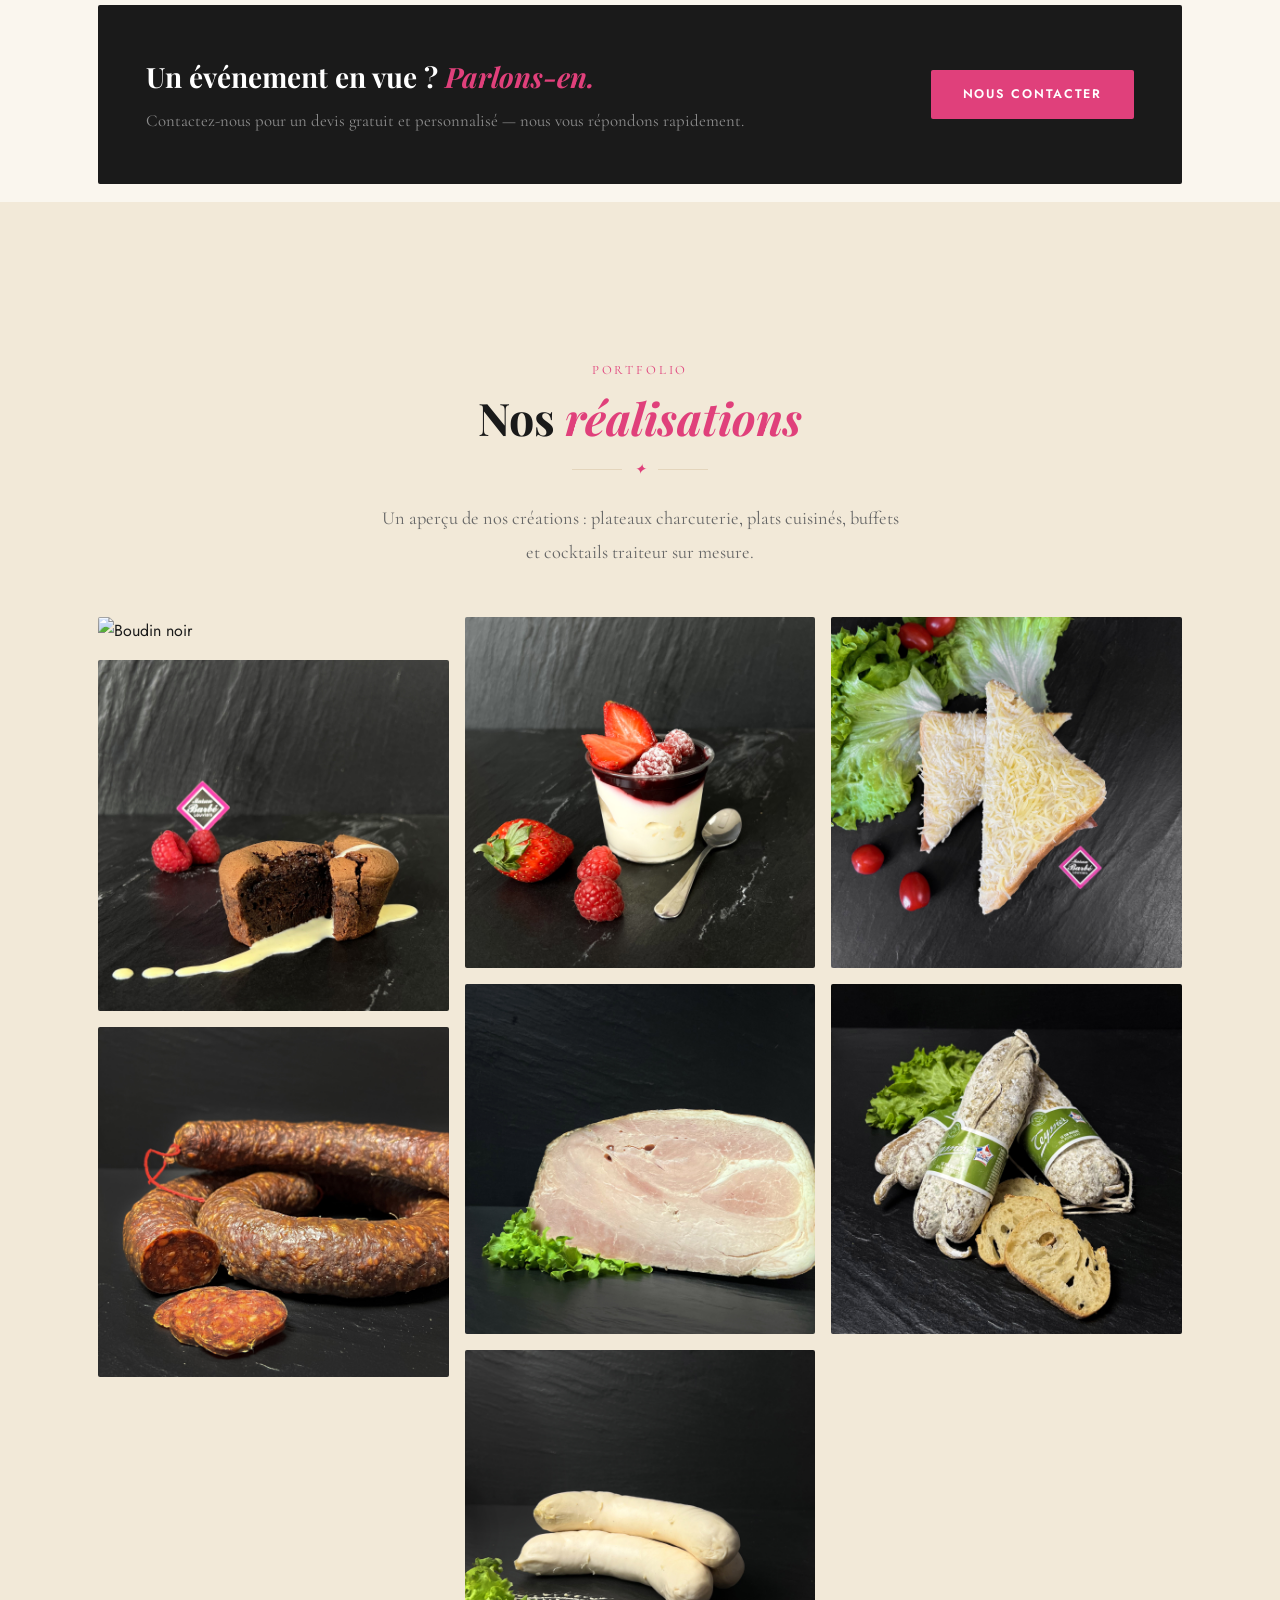
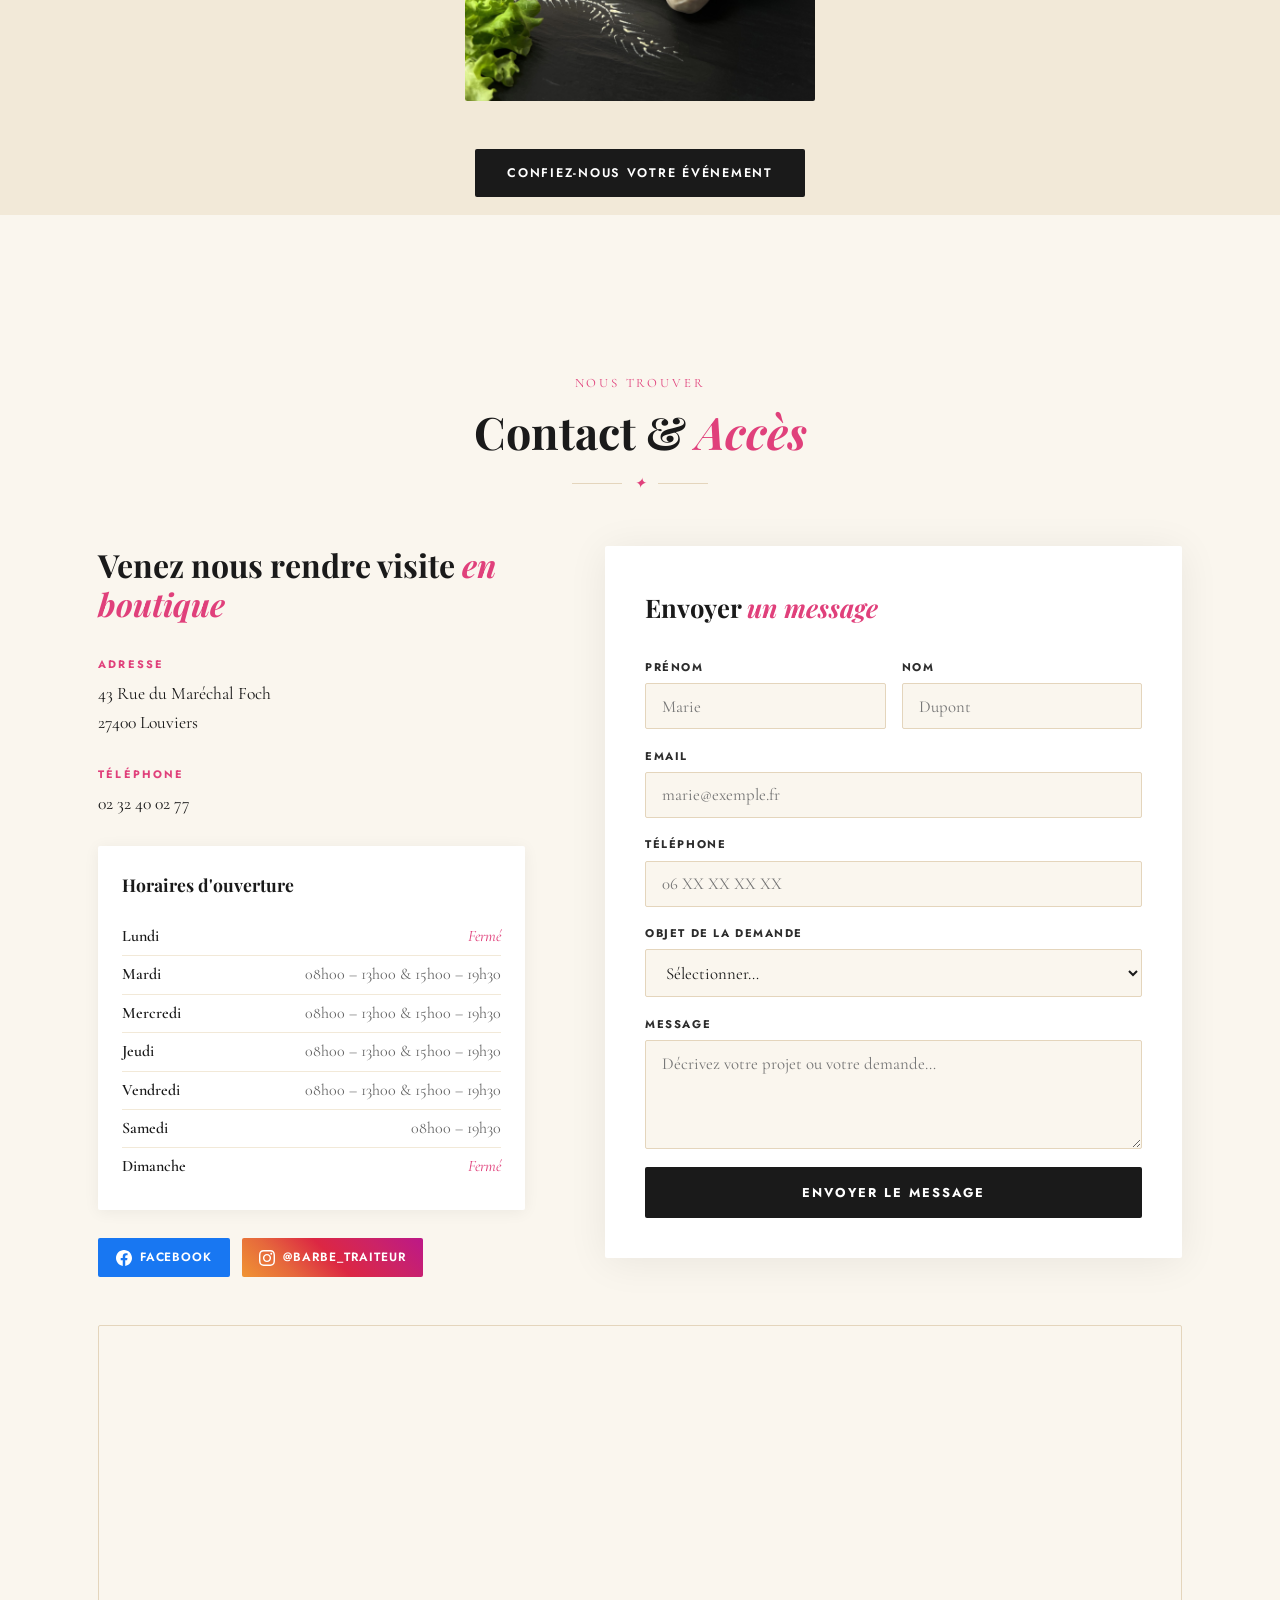
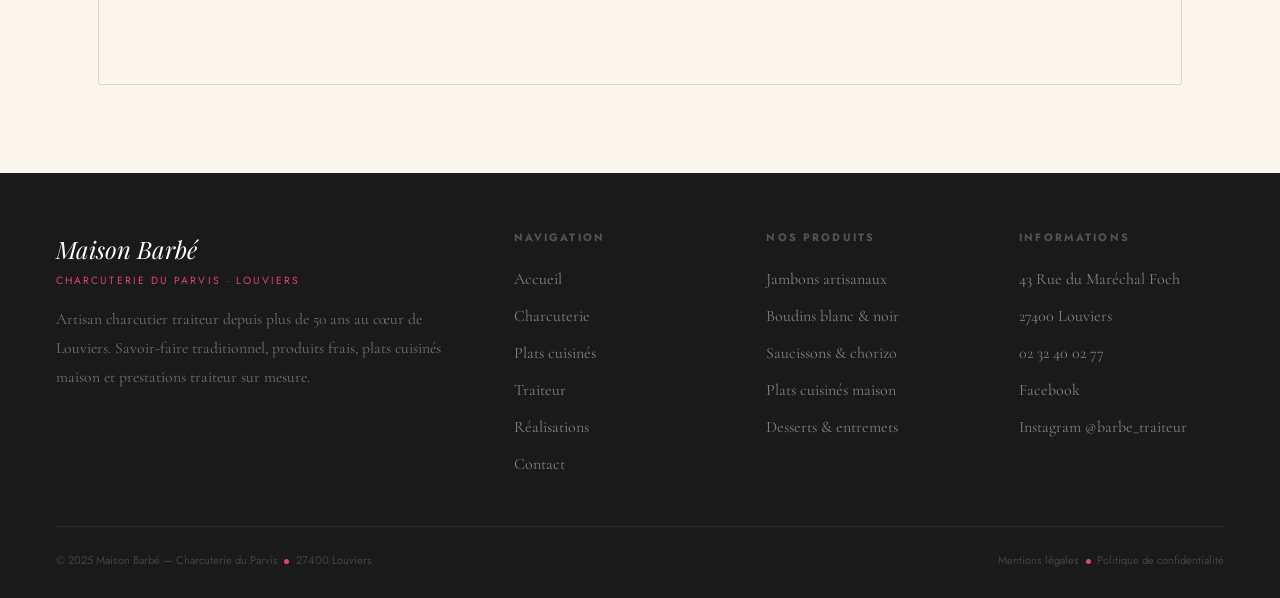
==== commit c1b4d444: "Add files via upload" ====
--- a/index.html
+++ b/index.html
@@ -208,9 +208,8 @@
     .fg textarea{resize:vertical;min-height:95px}
     .fbtn{width:100%;background:var(--noir);color:#fff;border:none;padding:1rem;font-family:'Jost',sans-serif;font-size:.8rem;font-weight:700;letter-spacing:.16em;text-transform:uppercase;border-radius:2px;cursor:pointer;transition:background .3s}
     .fbtn:hover{background:var(--rose)}
-    .mapwrap{margin-top:3rem;border-radius:2px;overflow:hidden;height:280px;background:var(--beige2);display:flex;align-items:center;justify-content:center;flex-direction:column;gap:.75rem;border:1px solid var(--beige3)}
-    .mapwrap svg{width:32px;color:var(--rose);opacity:.6}
-    .mapwrap p{font-family:'Cormorant Garamond',serif;font-size:1rem;color:#888;text-align:center}
+    .mapwrap{margin-top:3rem;border-radius:2px;overflow:hidden;height:360px;border:1px solid var(--beige3)}
+    .mapwrap iframe{width:100%;height:100%;border:none;display:block;filter:grayscale(20%) contrast(1.05);}
     footer{background:var(--noir);padding:3.5rem 3.5rem 1.75rem}
     .fg-footer{display:grid;grid-template-columns:2fr 1fr 1fr 1fr;gap:3rem;padding-bottom:3rem;border-bottom:1px solid rgba(255,255,255,.07)}
     .fbn{font-family:'Playfair Display',serif;font-style:italic;font-size:1.5rem;color:#fff}
@@ -509,8 +508,13 @@
       </div>
     </div>
     <div class="mapwrap">
-      <svg viewBox="0 0 24 24" fill="currentColor"><path d="M12 2C8.13 2 5 5.13 5 9c0 5.25 7 13 7 13s7-7.75 7-13c0-3.87-3.13-7-7-7zm0 9.5c-1.38 0-2.5-1.12-2.5-2.5s1.12-2.5 2.5-2.5 2.5 1.12 2.5 2.5-1.12 2.5-2.5 2.5z"/></svg>
-      <p>43 Rue du Maréchal Foch, 27400 Louviers<br/><small style="font-size:.85rem;opacity:.6">→ Intégrez ici votre iframe Google Maps</small></p>
+      <iframe
+        src="https://www.google.com/maps/embed?pb=!1m18!1m12!1m3!1d2728.540035694981!2d1.1696853999999999!3d49.21257419999999!2m3!1f0!2f0!3f0!3m2!1i1024!2i768!4f13.1!3m3!1m2!1s0x47e124c3631413db%3A0xbaee500d1c667f2f!2s43%20Rue%20du%20Mar%C3%A9chal%20Foch%2C%2027400%20Louviers!5e1!3m2!1sfr!2sfr!4v1776096544575!5m2!1sfr!2sfr"
+        allowfullscreen=""
+        loading="lazy"
+        referrerpolicy="no-referrer-when-downgrade"
+        title="Maison Barbé — 43 Rue du Maréchal Foch, 27400 Louviers">
+      </iframe>
     </div>
   </div>
 </section>
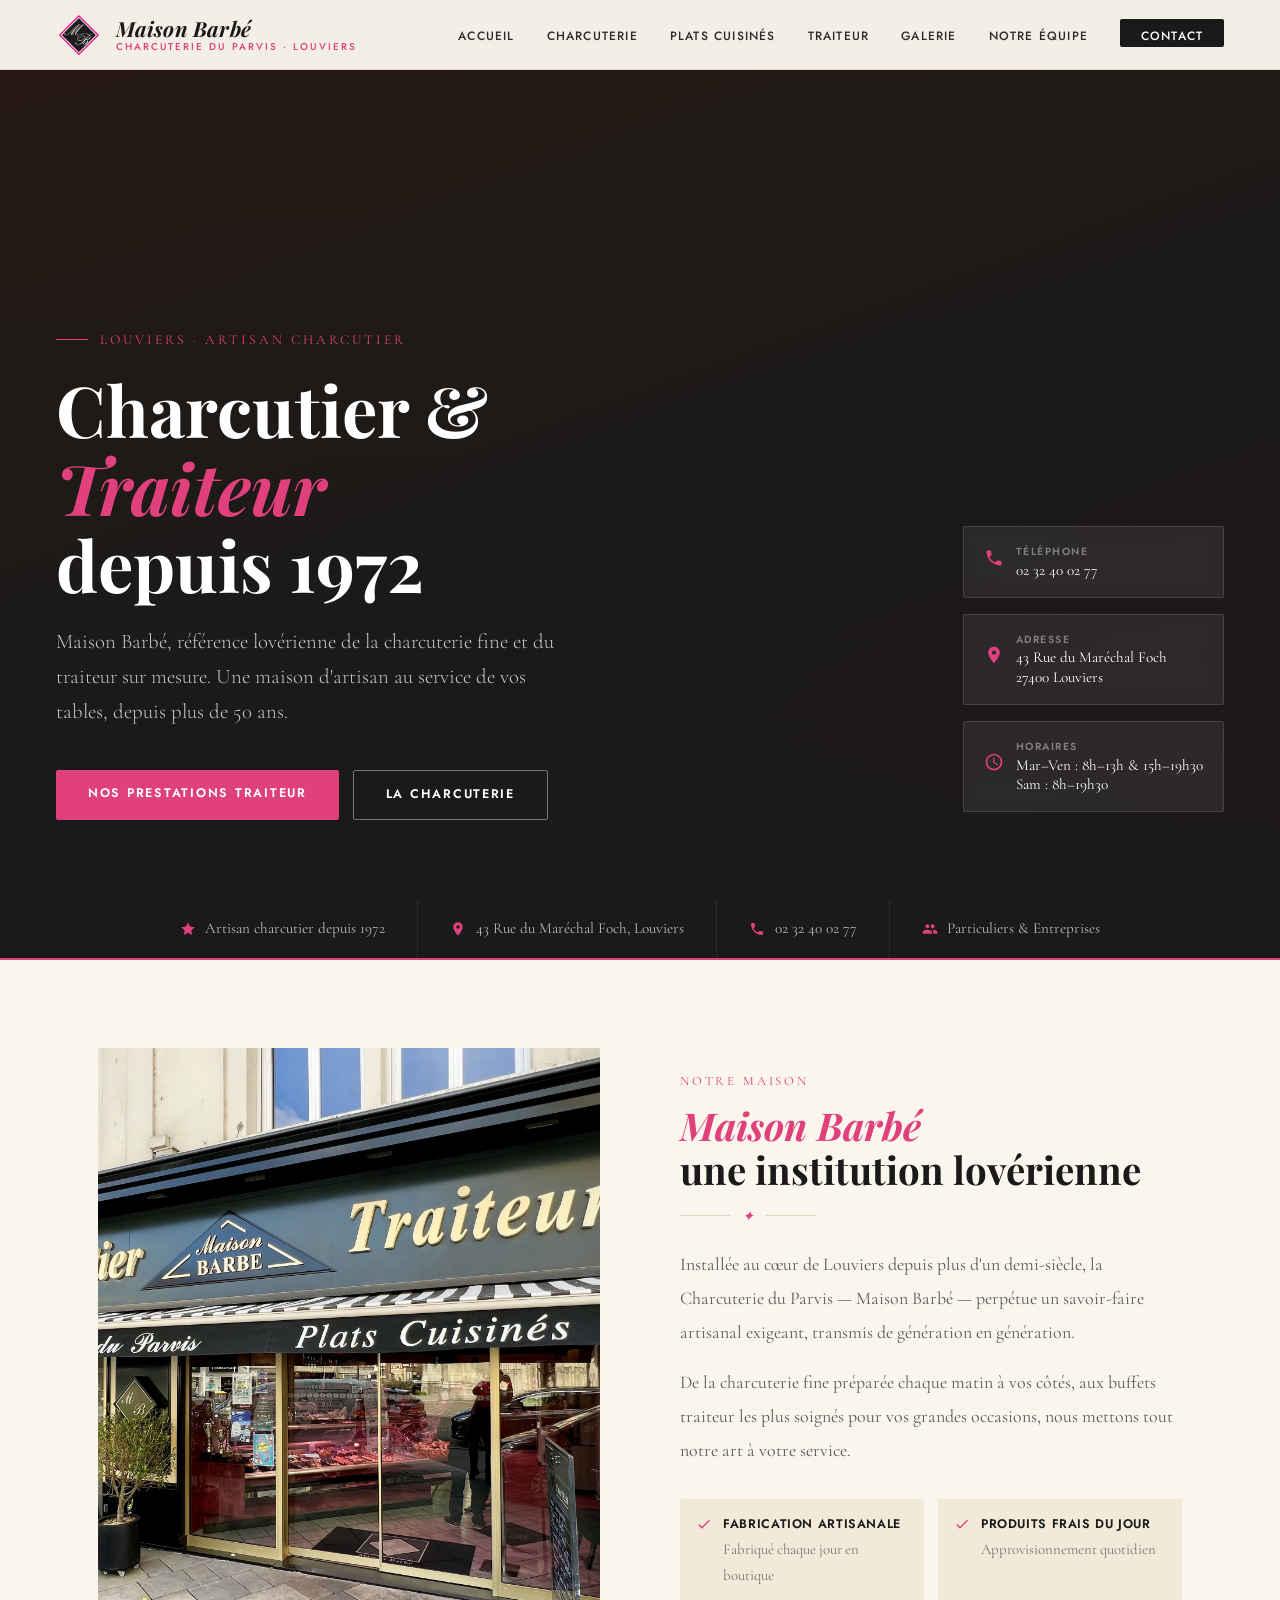
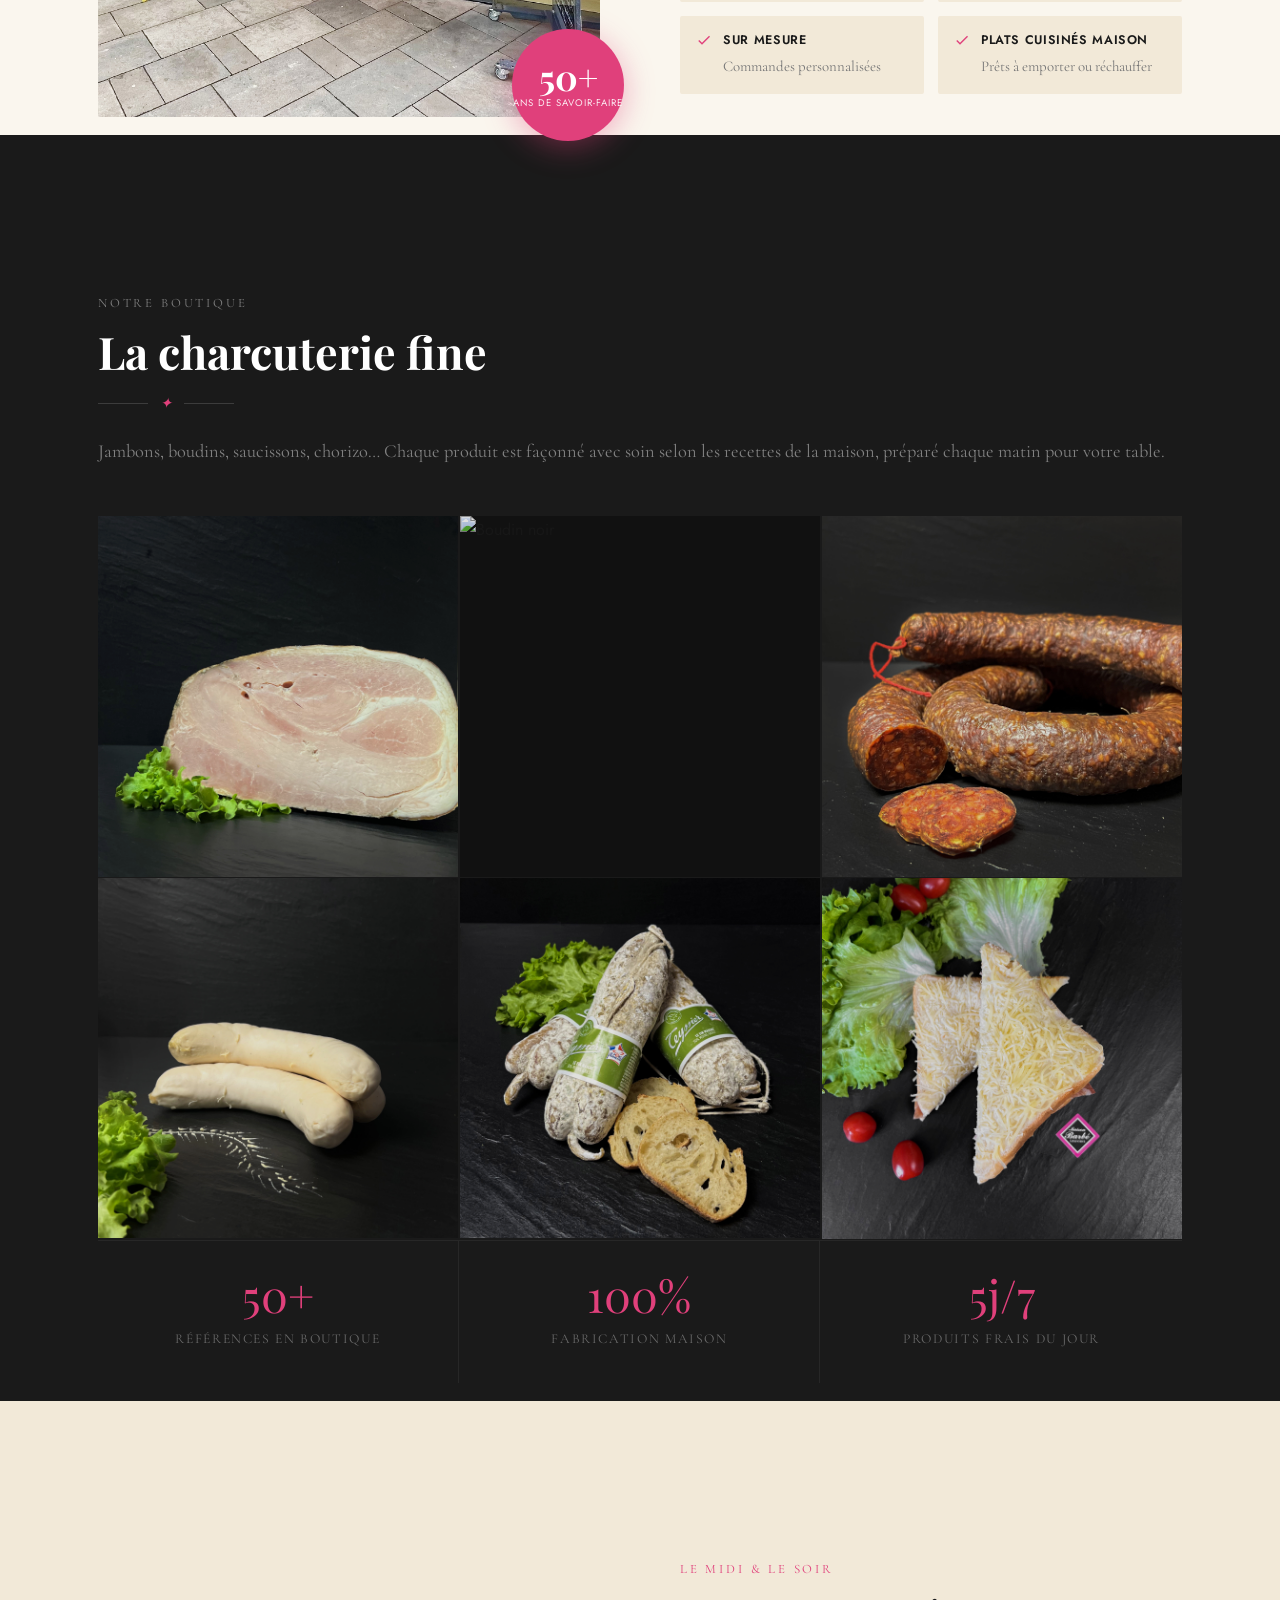
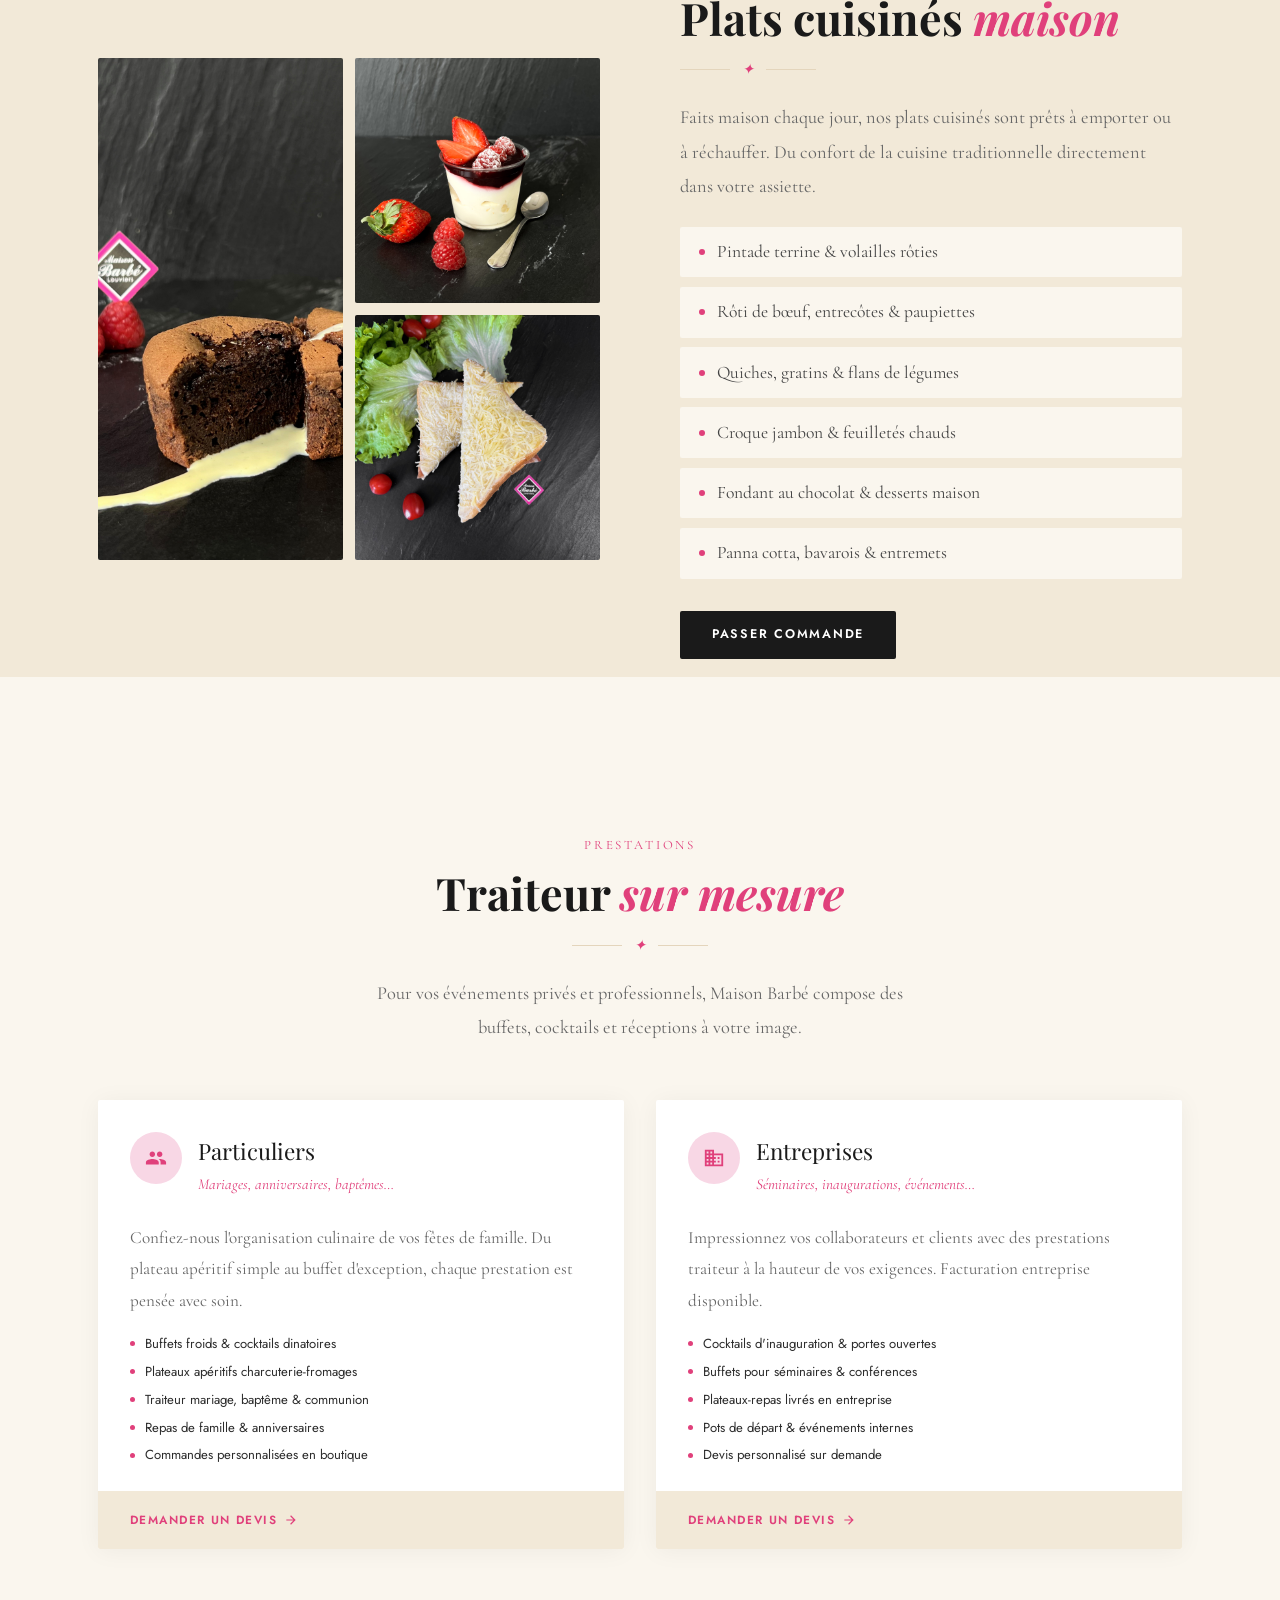
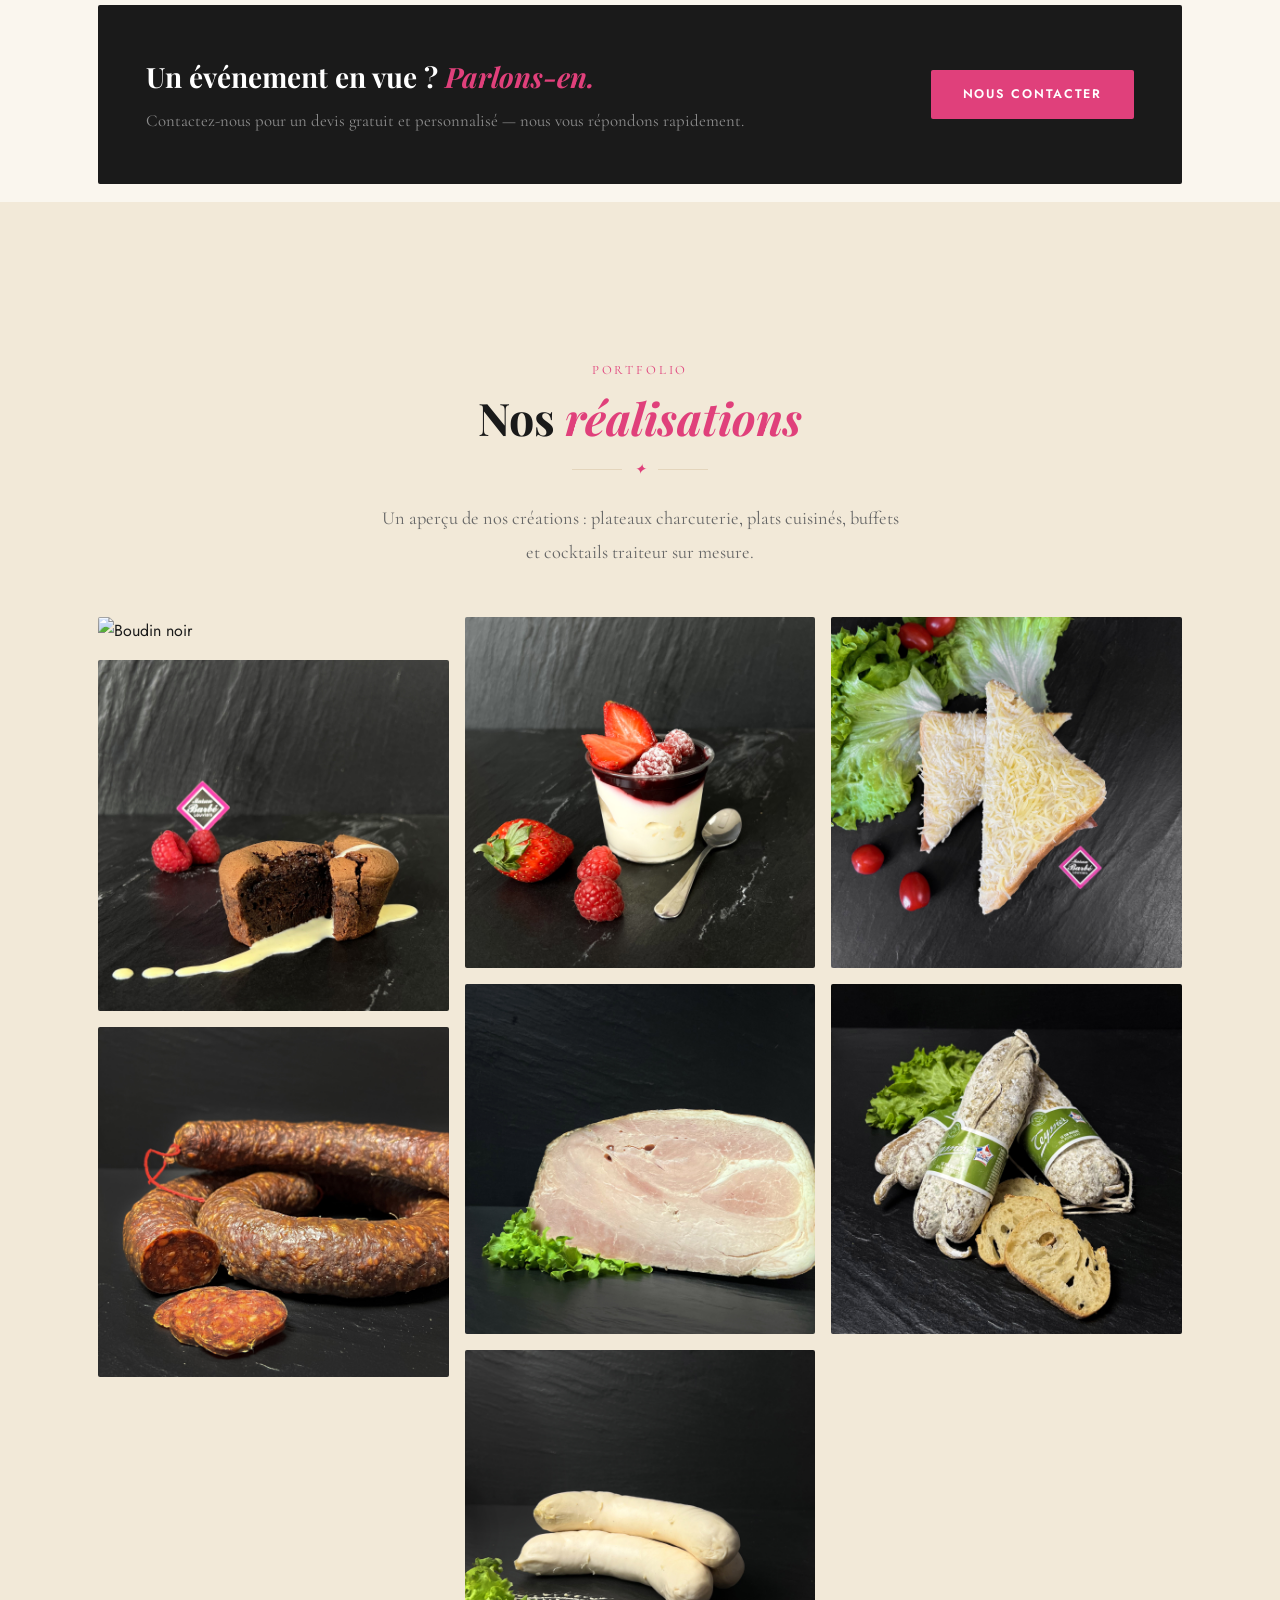
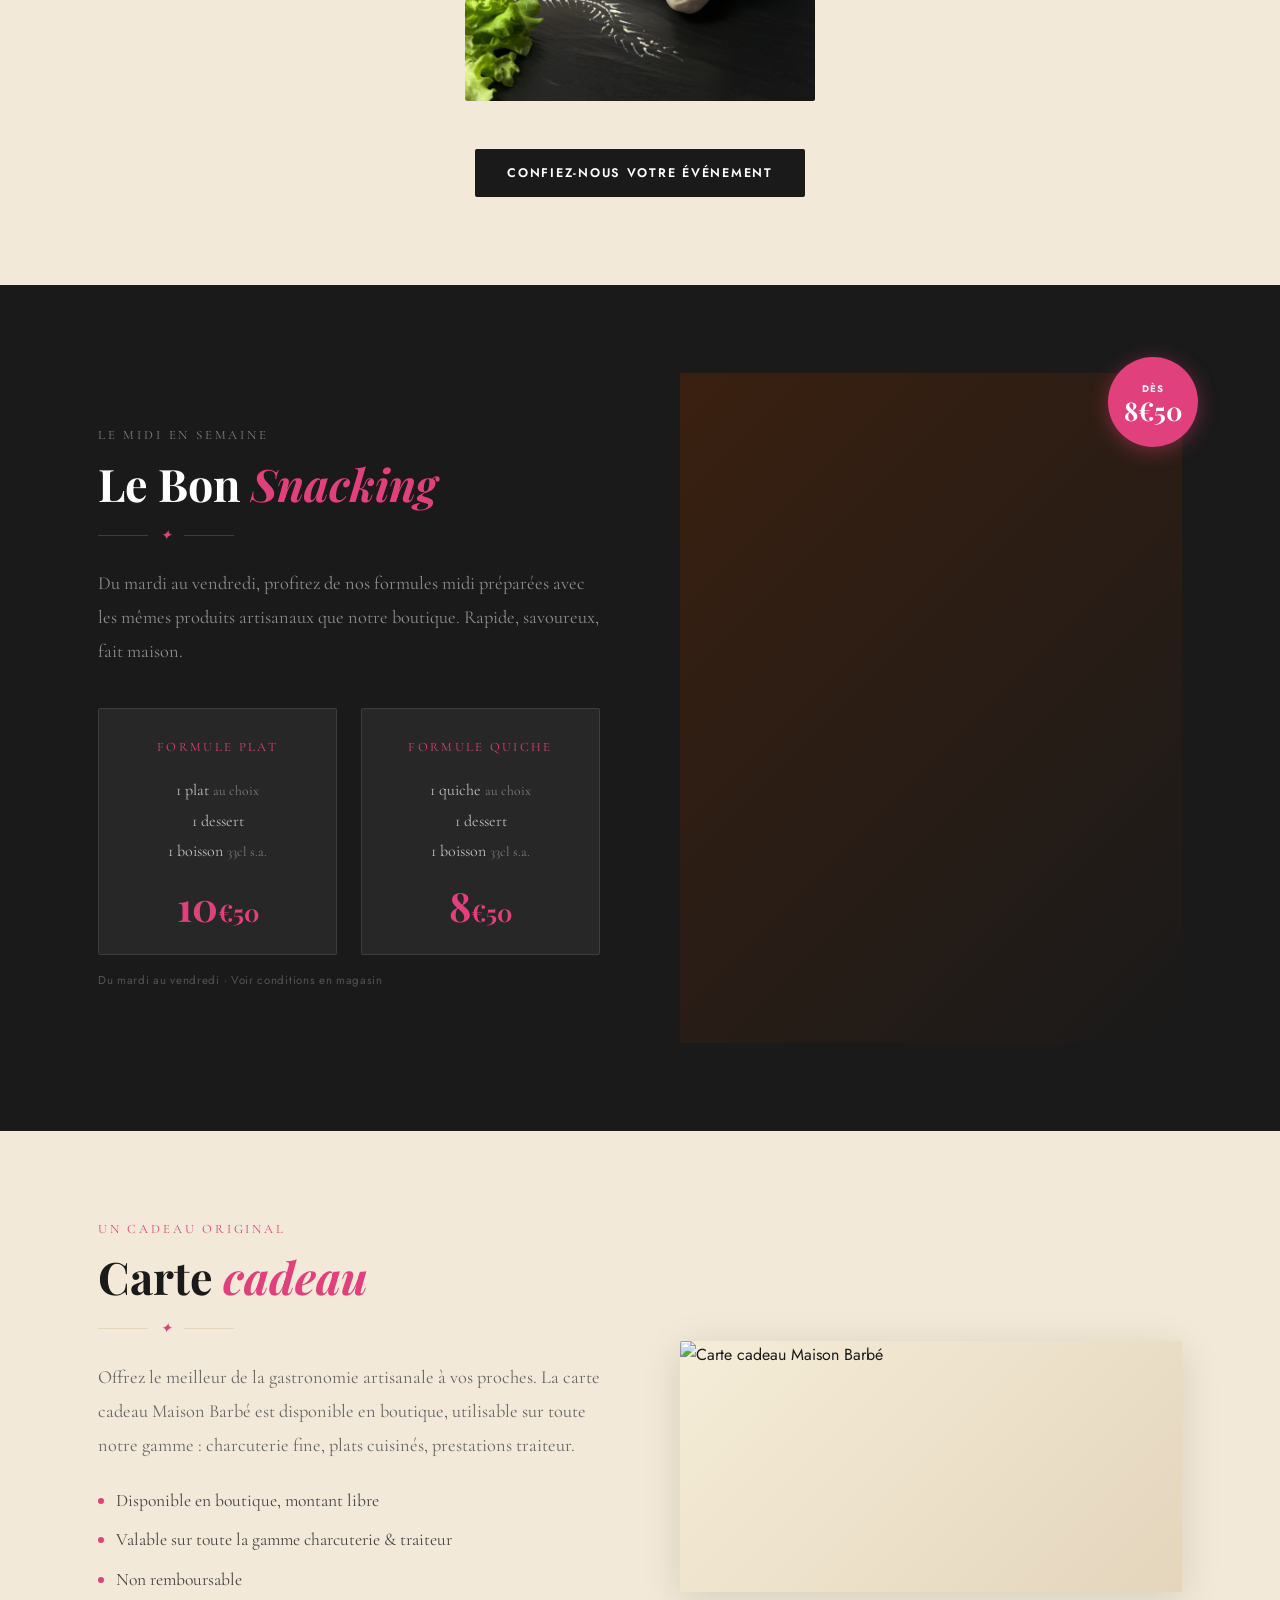
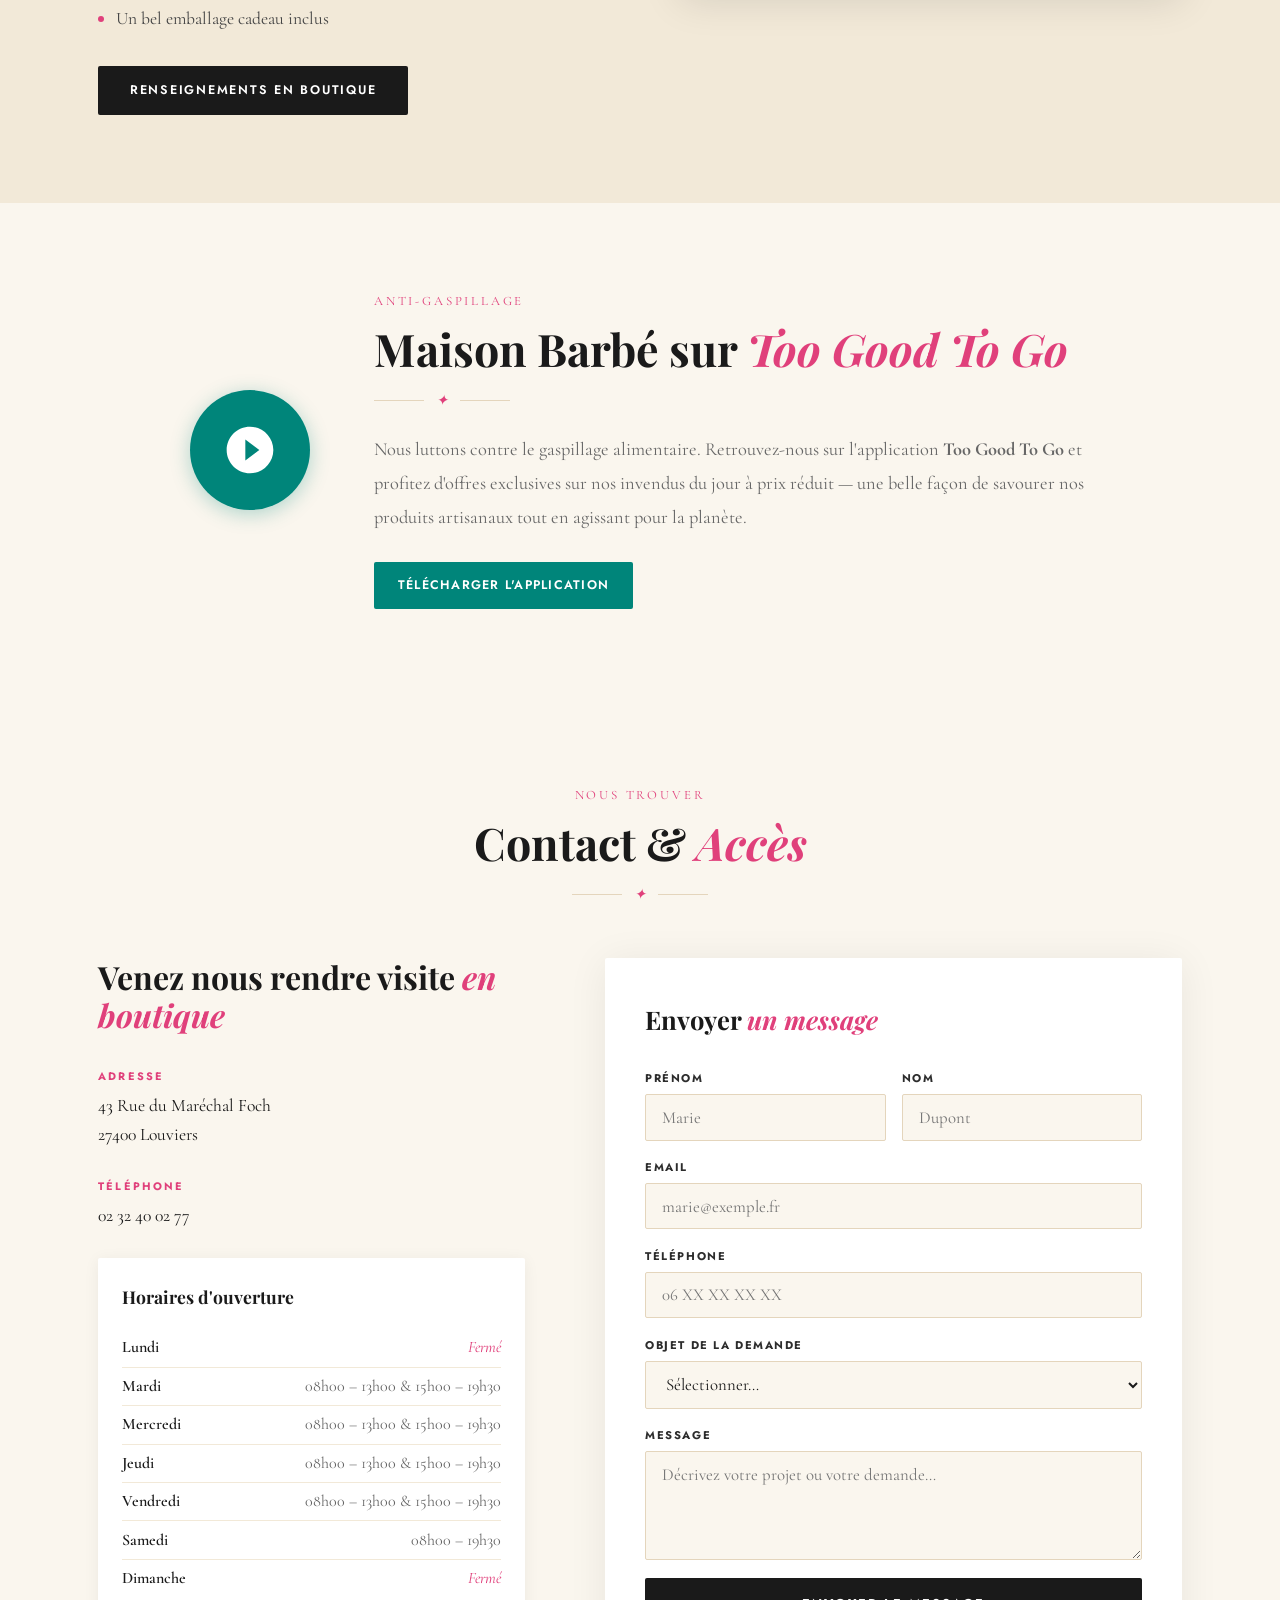
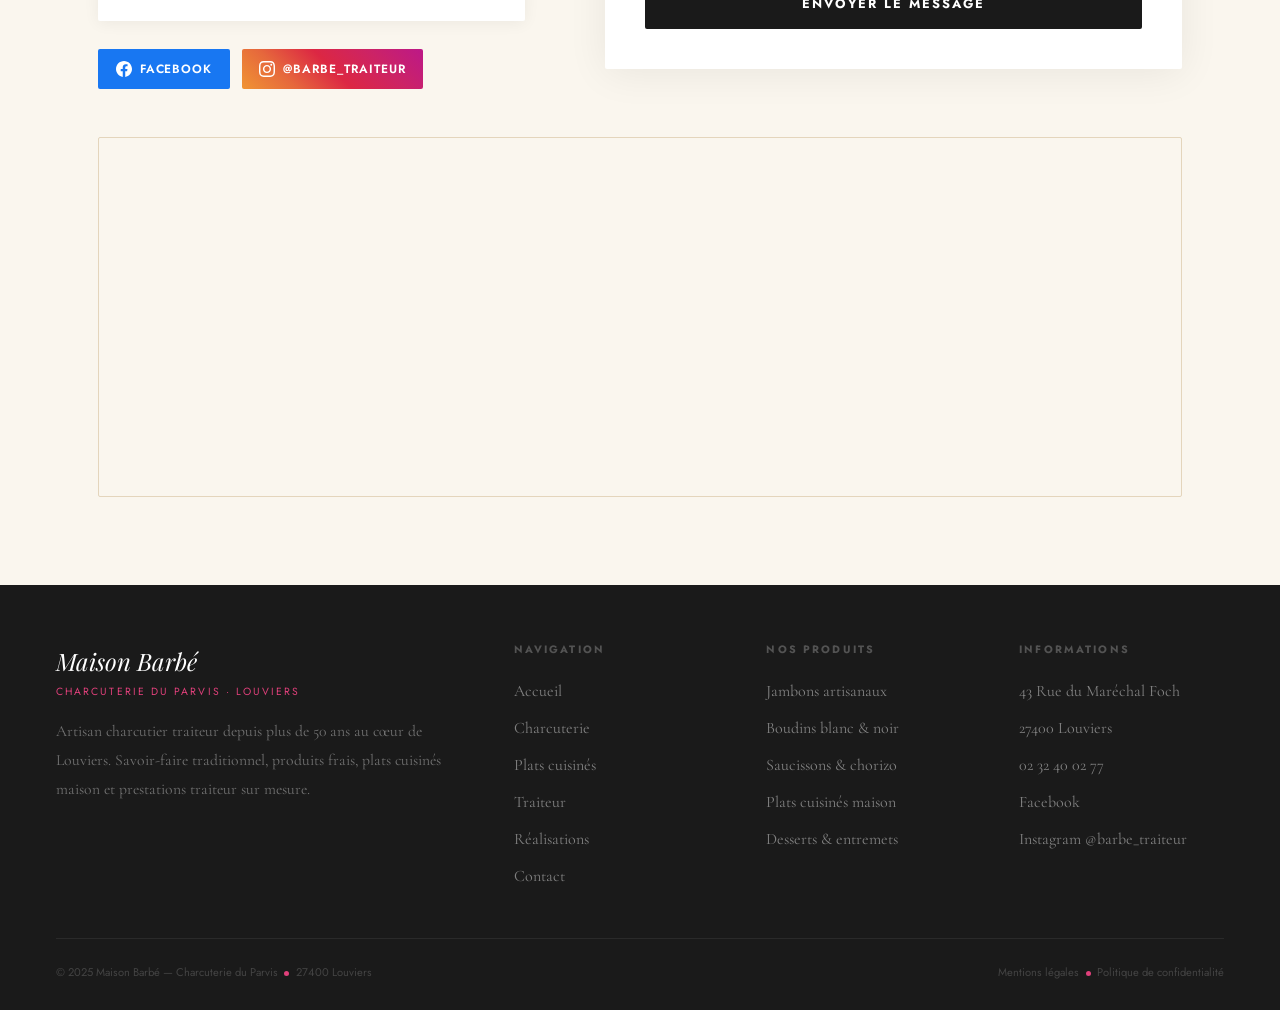
==== commit 8914111e: "Add files via upload" ====
--- a/index.html
+++ b/index.html
@@ -4,6 +4,7 @@
   <meta charset="UTF-8" />
   <meta name="viewport" content="width=device-width, initial-scale=1.0" />
   <title>Maison Barbé — Charcutier Traiteur, Louviers</title>
+  <link rel="icon" type="image/png" href="./images/logo.png" />
   <link rel="preconnect" href="https://fonts.googleapis.com" />
   <link rel="preconnect" href="https://fonts.gstatic.com" crossorigin />
   <link href="https://fonts.googleapis.com/css2?family=Playfair+Display:ital,wght@0,400;0,600;0,700;1,400;1,600&family=Cormorant+Garamond:ital,wght@0,300;0,400;0,500;0,600;1,300;1,400;1,600&family=Jost:wght@300;400;500;600;700&display=swap" rel="stylesheet" />
@@ -252,12 +253,7 @@
 <body>
 <nav id="nav">
   <a href="#accueil" class="nav-logo">
-    <svg width="46" height="46" viewBox="0 0 46 46" xmlns="http://www.w3.org/2000/svg">
-      <rect x="5" y="5" width="36" height="36" rx="1" fill="#1A1A1A" transform="rotate(45 23 23)"/>
-      <rect x="5" y="5" width="36" height="36" rx="0" fill="none" stroke="#E0407B" stroke-width="2.8" transform="rotate(45 23 23)"/>
-      <text x="23" y="20" font-family="Georgia,serif" font-size="9" font-weight="700" font-style="italic" fill="white" text-anchor="middle">M</text>
-      <text x="23" y="31" font-family="Georgia,serif" font-size="9" font-weight="700" font-style="italic" fill="white" text-anchor="middle">B</text>
-    </svg>
+    <img src="./images/logo.png" alt="Logo Maison Barbé" style="width:46px;height:46px;object-fit:contain;flex-shrink:0;" />
     <div class="logo-text-wrap">
       <span class="logo-name">Maison Barbé</span>
       <span class="logo-sub">Charcuterie du Parvis · Louviers</span>
@@ -268,7 +264,8 @@
     <li><a href="#charcuterie">Charcuterie</a></li>
     <li><a href="#plats">Plats cuisinés</a></li>
     <li><a href="#traiteur">Traiteur</a></li>
-    <li><a href="#realisations">Réalisations</a></li>
+    <li><a href="galerie.html">Galerie</a></li>
+    <li><a href="equipe.html">Notre équipe</a></li>
     <li><a href="#contact" class="nav-cta">Contact</a></li>
   </ul>
 </nav>
@@ -467,6 +464,94 @@
 </section>
 
 <!-- CONTACT -->
+<!-- ══ SNACKING / FORMULES MIDI ══ -->
+<section id="snacking" style="padding-top:70px;margin-top:-70px;">
+  <div style="background:var(--noir);">
+    <div class="sw fi">
+      <div style="display:grid;grid-template-columns:1fr 1fr;gap:5rem;align-items:center;">
+        <div>
+          <span class="eyebrow" style="color:rgba(255,255,255,.45)">Le midi en semaine</span>
+          <h2 class="st" style="color:#fff">Le Bon <em>Snacking</em></h2>
+          <div class="rule lt"><span></span><em>✦</em><span></span></div>
+          <p class="sl" style="color:rgba(255,255,255,.5);margin-bottom:2.5rem">Du mardi au vendredi, profitez de nos formules midi préparées avec les mêmes produits artisanaux que notre boutique. Rapide, savoureux, fait maison.</p>
+          <div style="display:grid;grid-template-columns:1fr 1fr;gap:1.5rem;">
+            <div style="background:rgba(255,255,255,.06);border:1px solid rgba(255,255,255,.1);border-radius:2px;padding:1.75rem;text-align:center;">
+              <div style="font-family:'Cormorant Garamond',serif;font-size:.8rem;letter-spacing:.18em;text-transform:uppercase;color:var(--rose);margin-bottom:1rem;">Formule plat</div>
+              <div style="font-family:'Cormorant Garamond',serif;font-size:1rem;color:rgba(255,255,255,.7);line-height:1.9;margin-bottom:1.25rem;">1 plat <span style="color:rgba(255,255,255,.4);font-size:.85rem;">au choix</span><br/>1 dessert<br/>1 boisson <span style="color:rgba(255,255,255,.4);font-size:.85rem;">33cl s.a.</span></div>
+              <div style="font-family:'Playfair Display',serif;font-size:2.5rem;font-weight:700;color:var(--rose);line-height:1;">10<span style="font-size:1.5rem;">€50</span></div>
+            </div>
+            <div style="background:rgba(255,255,255,.06);border:1px solid rgba(255,255,255,.1);border-radius:2px;padding:1.75rem;text-align:center;">
+              <div style="font-family:'Cormorant Garamond',serif;font-size:.8rem;letter-spacing:.18em;text-transform:uppercase;color:var(--rose);margin-bottom:1rem;">Formule quiche</div>
+              <div style="font-family:'Cormorant Garamond',serif;font-size:1rem;color:rgba(255,255,255,.7);line-height:1.9;margin-bottom:1.25rem;">1 quiche <span style="color:rgba(255,255,255,.4);font-size:.85rem;">au choix</span><br/>1 dessert<br/>1 boisson <span style="color:rgba(255,255,255,.4);font-size:.85rem;">33cl s.a.</span></div>
+              <div style="font-family:'Playfair Display',serif;font-size:2.5rem;font-weight:700;color:var(--rose);line-height:1;">8<span style="font-size:1.5rem;">€50</span></div>
+            </div>
+          </div>
+          <p style="font-family:'Jost',sans-serif;font-size:.72rem;color:rgba(255,255,255,.25);margin-top:1rem;letter-spacing:.06em;">Du mardi au vendredi · Voir conditions en magasin</p>
+        </div>
+        <div style="position:relative;">
+          <div style="aspect-ratio:3/4;border-radius:2px;overflow:hidden;background:linear-gradient(135deg,#3a2010,#1a1a1a);">
+            <img src="./images/snacking.jpg" alt="Formules midi Maison Barbé" style="width:100%;height:100%;object-fit:cover;display:block;opacity:.9;" onerror="this.style.display='none'"/>
+          </div>
+          <div style="position:absolute;top:-1rem;right:-1rem;background:var(--rose);color:#fff;width:90px;height:90px;border-radius:50%;display:flex;flex-direction:column;align-items:center;justify-content:center;text-align:center;box-shadow:0 4px 20px rgba(224,64,123,.4);">
+            <span style="font-family:'Jost',sans-serif;font-size:.6rem;font-weight:700;letter-spacing:.1em;text-transform:uppercase;opacity:.9;">dès</span>
+            <span style="font-family:'Playfair Display',serif;font-size:1.6rem;font-weight:700;line-height:1;">8€50</span>
+          </div>
+        </div>
+      </div>
+    </div>
+  </div>
+</section>
+
+<!-- ══ CARTE CADEAU ══ -->
+<section id="carte-cadeau" style="padding-top:70px;margin-top:-70px;">
+  <div style="background:var(--beige2);">
+    <div class="sw fi">
+      <div style="display:grid;grid-template-columns:1fr 1fr;gap:5rem;align-items:center;">
+        <div>
+          <span class="eyebrow">Un cadeau original</span>
+          <h2 class="st">Carte <em>cadeau</em></h2>
+          <div class="rule"><span></span><em>✦</em><span></span></div>
+          <p class="sl" style="margin-bottom:1.5rem;">Offrez le meilleur de la gastronomie artisanale à vos proches. La carte cadeau Maison Barbé est disponible en boutique, utilisable sur toute notre gamme : charcuterie fine, plats cuisinés, prestations traiteur.</p>
+          <ul style="list-style:none;display:flex;flex-direction:column;gap:.6rem;margin-bottom:2rem;">
+            <li style="display:flex;align-items:center;gap:.75rem;font-family:'Cormorant Garamond',serif;font-size:1.1rem;color:#444;"><span style="display:block;width:6px;height:6px;border-radius:50%;background:var(--rose);flex-shrink:0;"></span>Disponible en boutique, montant libre</li>
+            <li style="display:flex;align-items:center;gap:.75rem;font-family:'Cormorant Garamond',serif;font-size:1.1rem;color:#444;"><span style="display:block;width:6px;height:6px;border-radius:50%;background:var(--rose);flex-shrink:0;"></span>Valable sur toute la gamme charcuterie &amp; traiteur</li>
+            <li style="display:flex;align-items:center;gap:.75rem;font-family:'Cormorant Garamond',serif;font-size:1.1rem;color:#444;"><span style="display:block;width:6px;height:6px;border-radius:50%;background:var(--rose);flex-shrink:0;"></span>Non remboursable</li>
+            <li style="display:flex;align-items:center;gap:.75rem;font-family:'Cormorant Garamond',serif;font-size:1.1rem;color:#444;"><span style="display:block;width:6px;height:6px;border-radius:50%;background:var(--rose);flex-shrink:0;"></span>Un bel emballage cadeau inclus</li>
+          </ul>
+          <a href="#contact" class="btn btn-dark">Renseignements en boutique</a>
+        </div>
+        <div style="border-radius:2px;overflow:hidden;box-shadow:0 8px 40px rgba(0,0,0,.12);">
+          <img src="./images/carte-cadeau.jpg" alt="Carte cadeau Maison Barbé" style="width:100%;display:block;" onerror="this.style.background='linear-gradient(135deg,#f5edd8,#e4d5bc)';this.style.aspectRatio='2/1';this.style.display='block'"/>
+        </div>
+      </div>
+    </div>
+  </div>
+</section>
+
+<!-- ══ TOO GOOD TO GO ══ -->
+<section id="toogoodtogo" style="padding-top:70px;margin-top:-70px;">
+  <div style="background:var(--beige);">
+    <div class="sw fi">
+      <div style="display:grid;grid-template-columns:auto 1fr;gap:4rem;align-items:center;max-width:900px;margin:0 auto;">
+        <div style="width:120px;height:120px;border-radius:50%;background:#00857A;display:flex;align-items:center;justify-content:center;flex-shrink:0;box-shadow:0 4px 20px rgba(0,133,122,.3);">
+          <svg width="56" height="56" viewBox="0 0 24 24" fill="white"><path d="M12 2C6.48 2 2 6.48 2 12s4.48 10 10 10 10-4.48 10-10S17.52 2 12 2zm-2 14.5v-9l6 4.5-6 4.5z"/></svg>
+        </div>
+        <div>
+          <span class="eyebrow">Anti-gaspillage</span>
+          <h2 class="st">Maison Barbé sur <em>Too Good To Go</em></h2>
+          <div class="rule"><span></span><em>✦</em><span></span></div>
+          <p class="sl">Nous luttons contre le gaspillage alimentaire. Retrouvez-nous sur l'application <strong>Too Good To Go</strong> et profitez d'offres exclusives sur nos invendus du jour à prix réduit — une belle façon de savourer nos produits artisanaux tout en agissant pour la planète.</p>
+          <div style="margin-top:1.75rem;display:flex;gap:1rem;flex-wrap:wrap;">
+            <a href="https://www.toogoodtogo.com" target="_blank" rel="noopener" style="display:inline-flex;align-items:center;gap:.6rem;background:#00857A;color:#fff;padding:.8rem 1.5rem;border-radius:2px;text-decoration:none;font-family:'Jost',sans-serif;font-size:.78rem;font-weight:600;letter-spacing:.1em;text-transform:uppercase;transition:opacity .2s;" onmouseover="this.style.opacity='.85'" onmouseout="this.style.opacity='1'">
+              Télécharger l'application
+            </a>
+          </div>
+        </div>
+      </div>
+    </div>
+  </div>
+</section>
+
 <section id="contact">
   <div class="sw fi">
     <div style="text-align:center;margin-bottom:3.5rem">
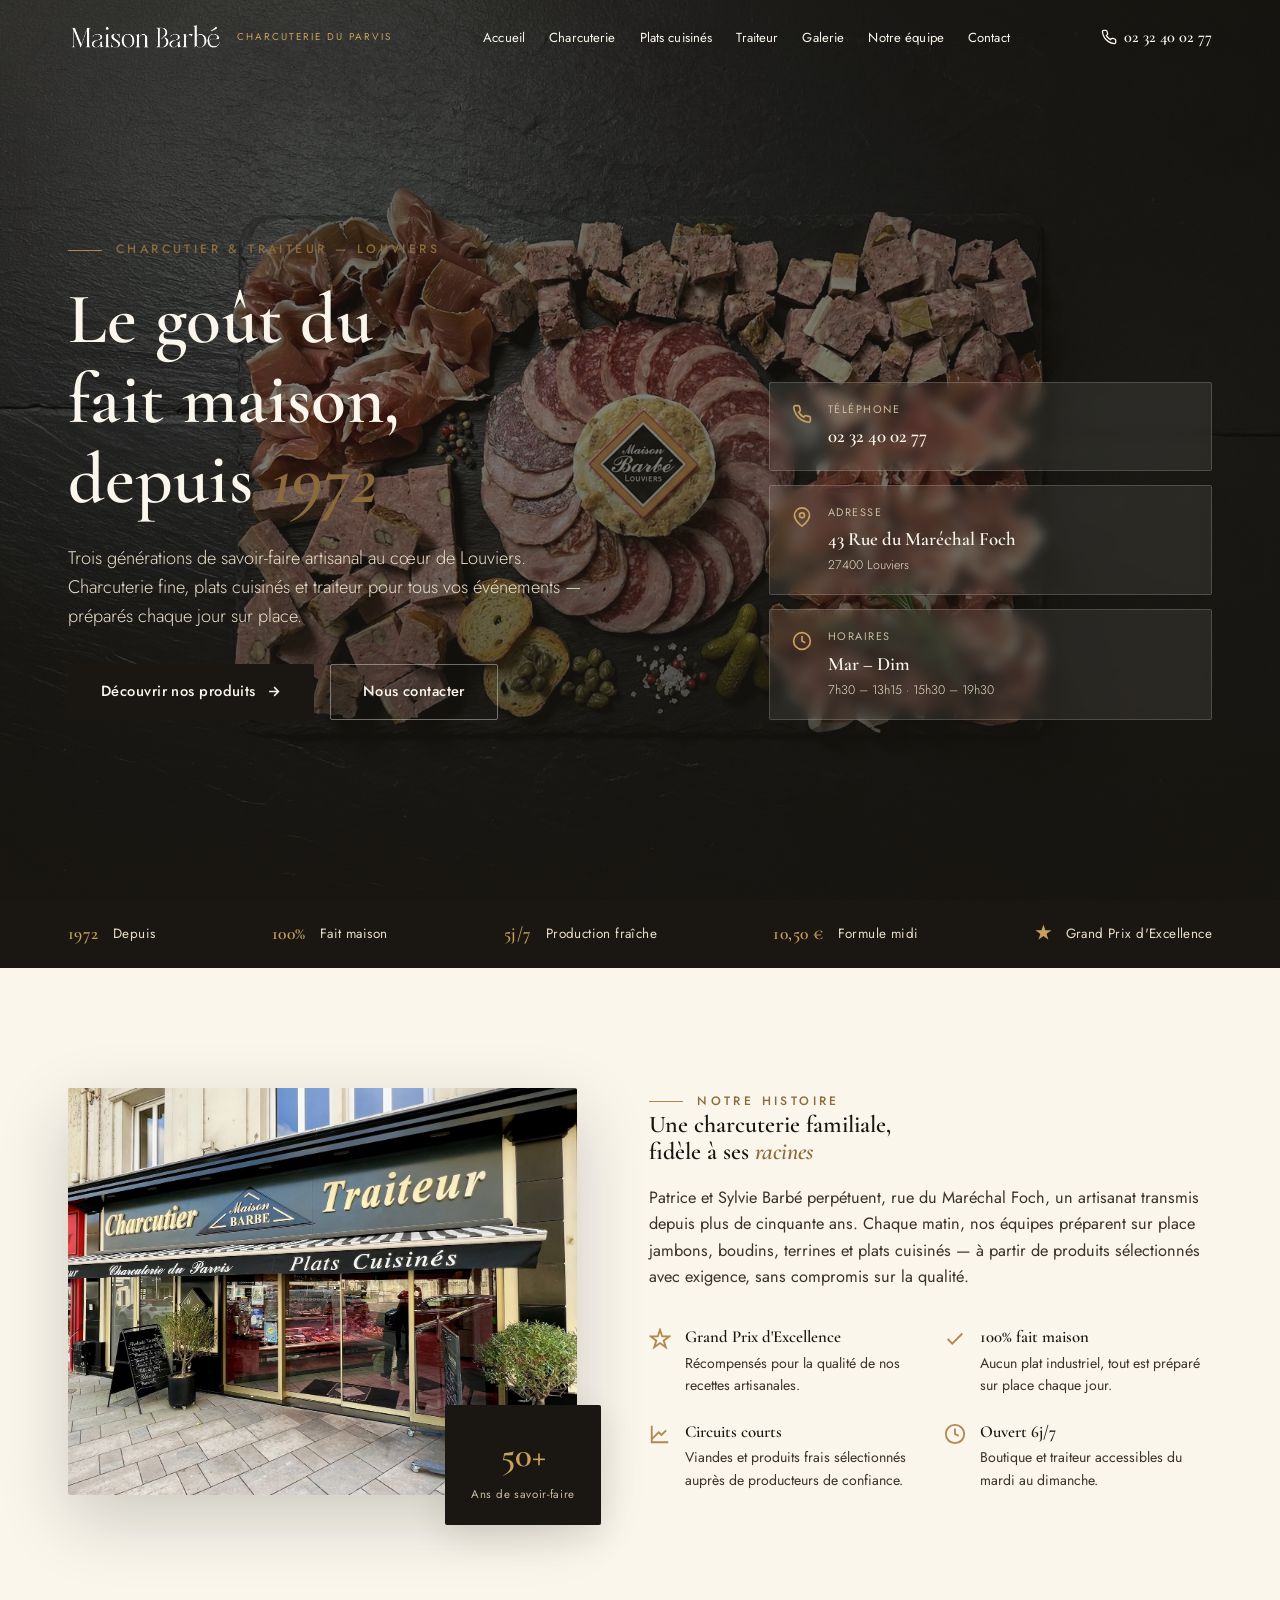
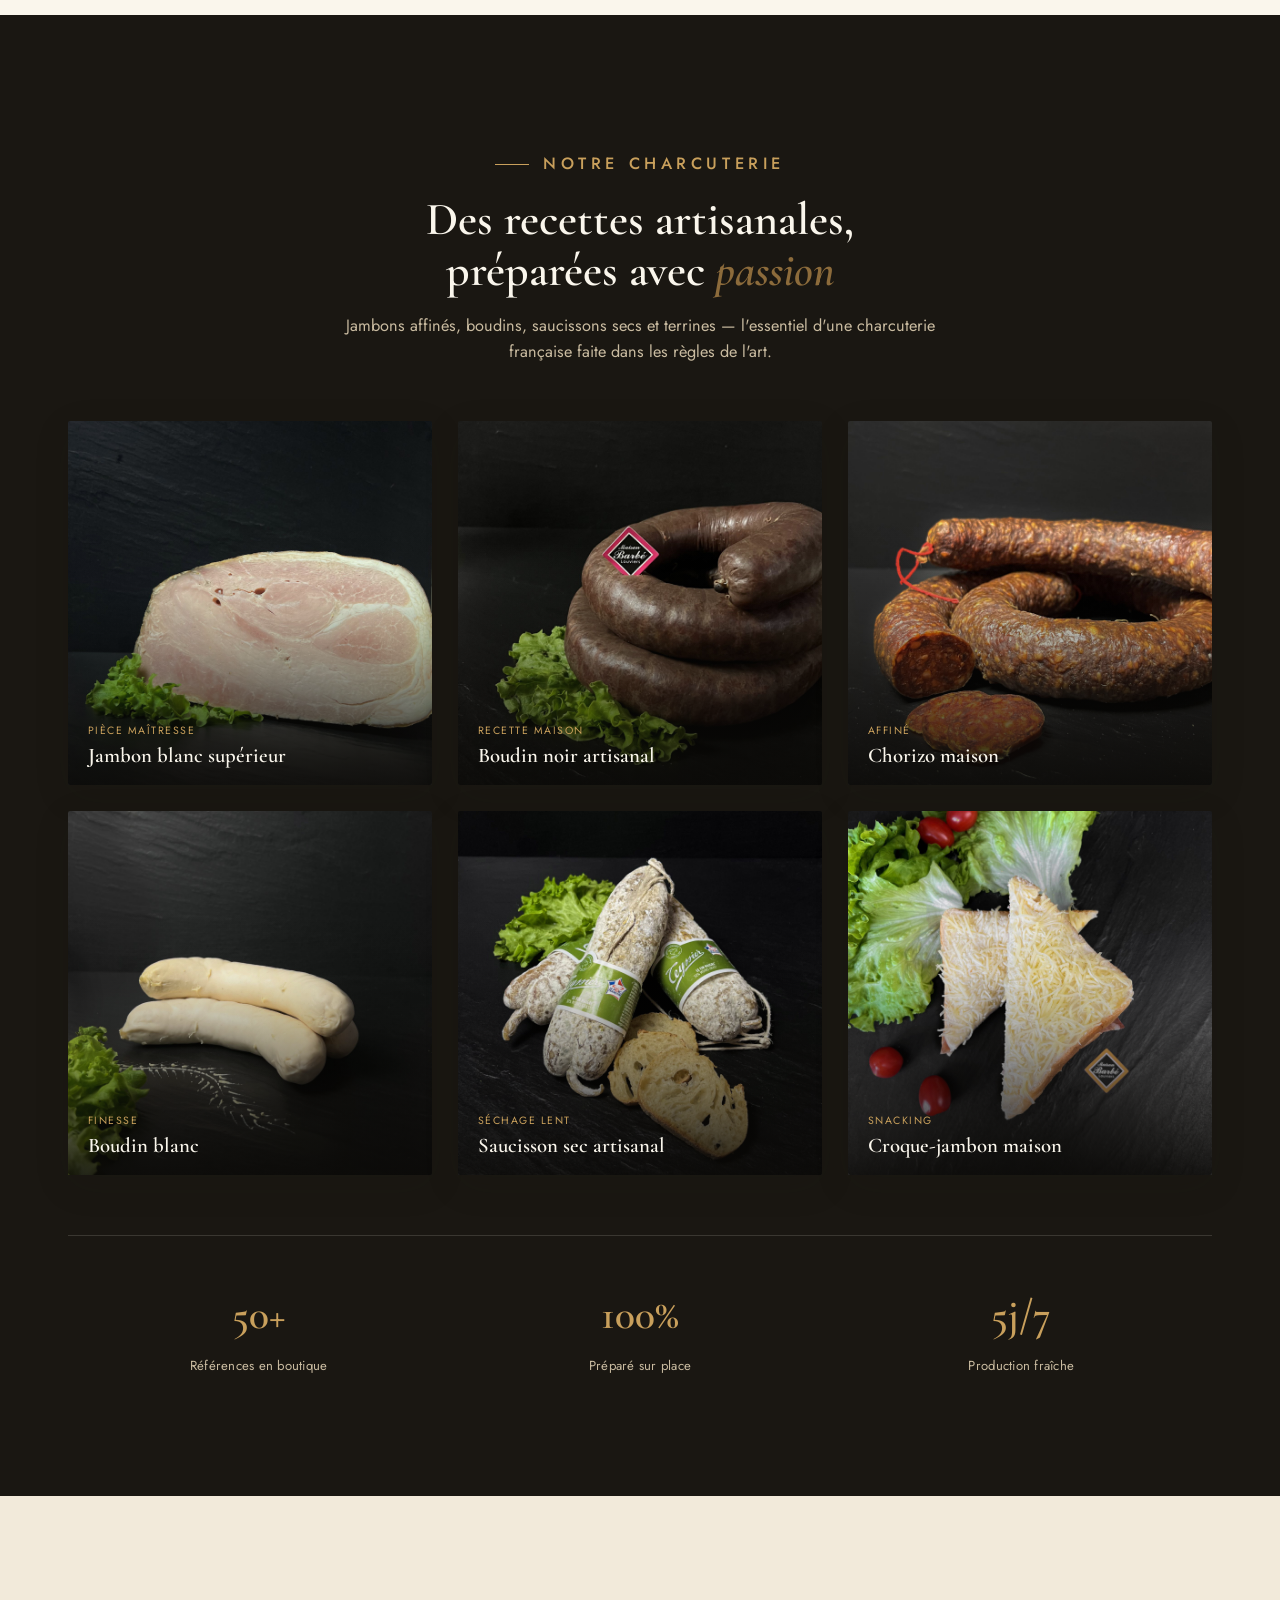
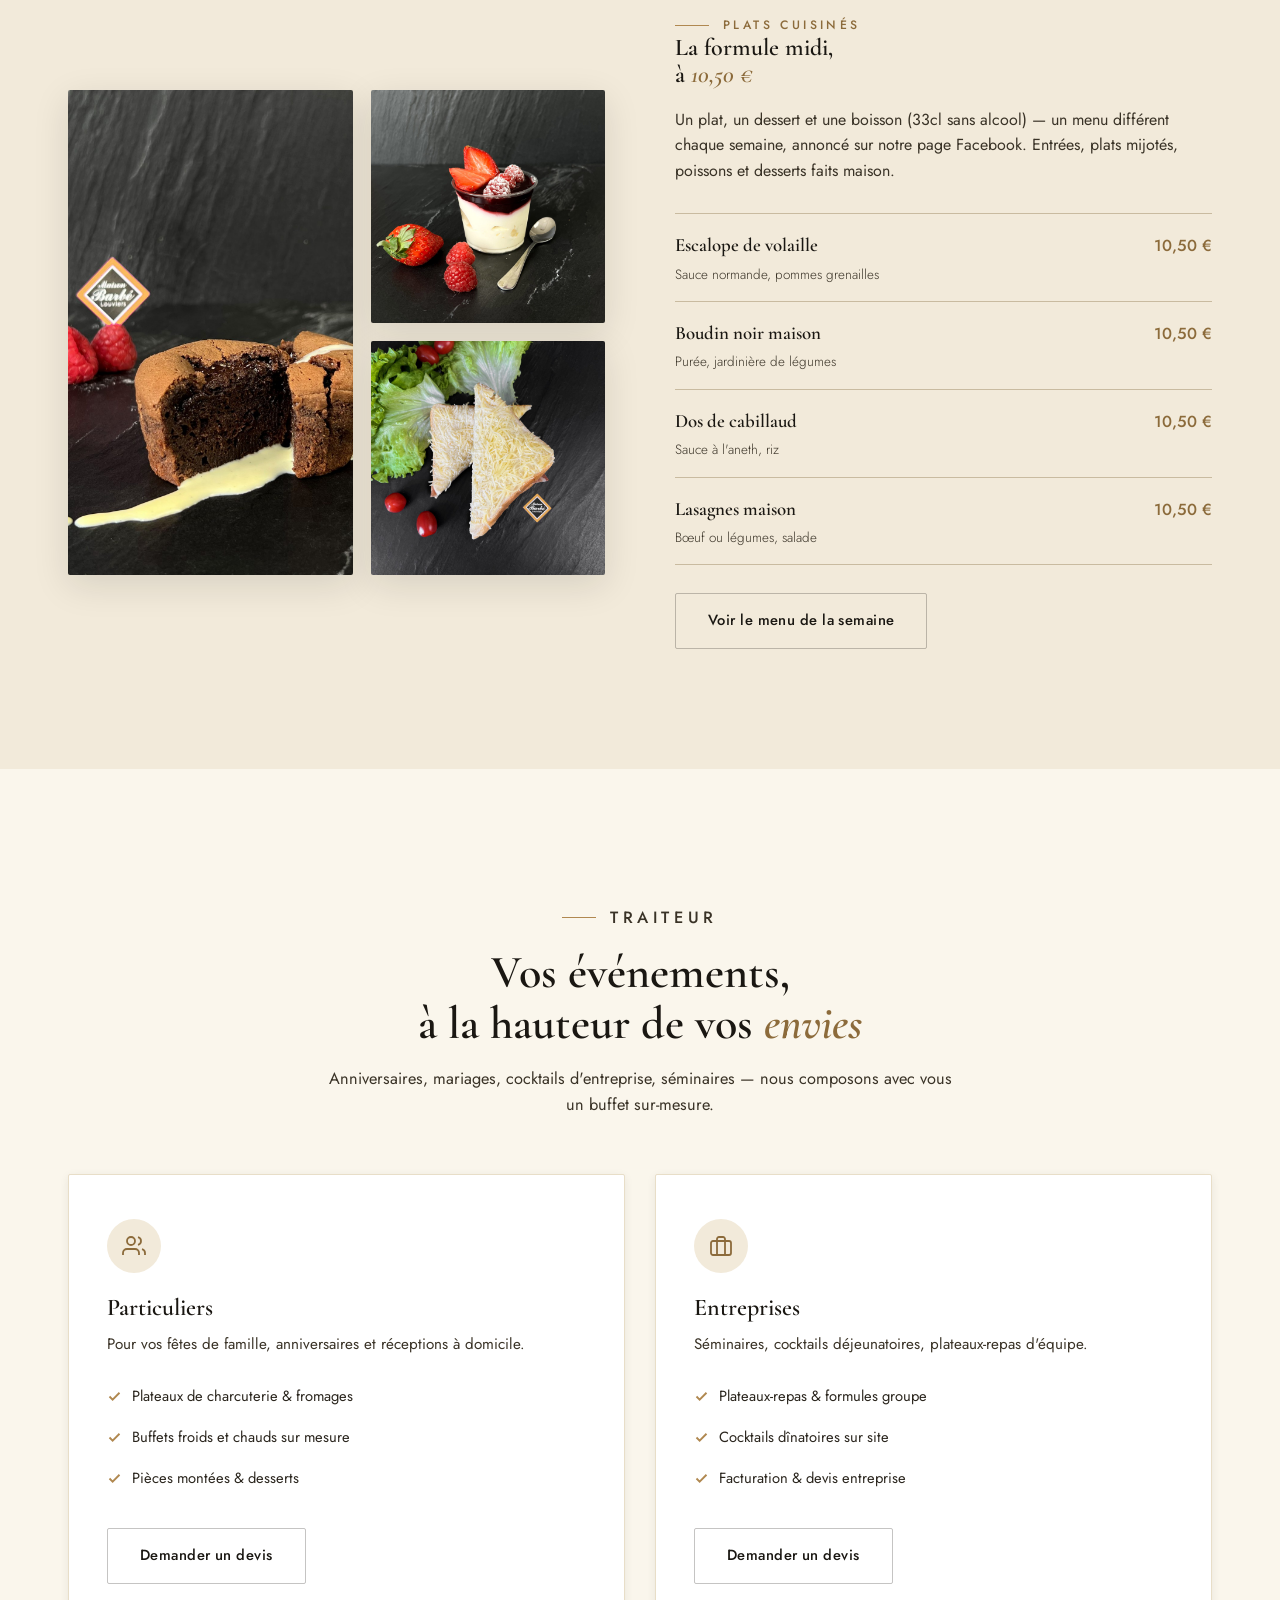
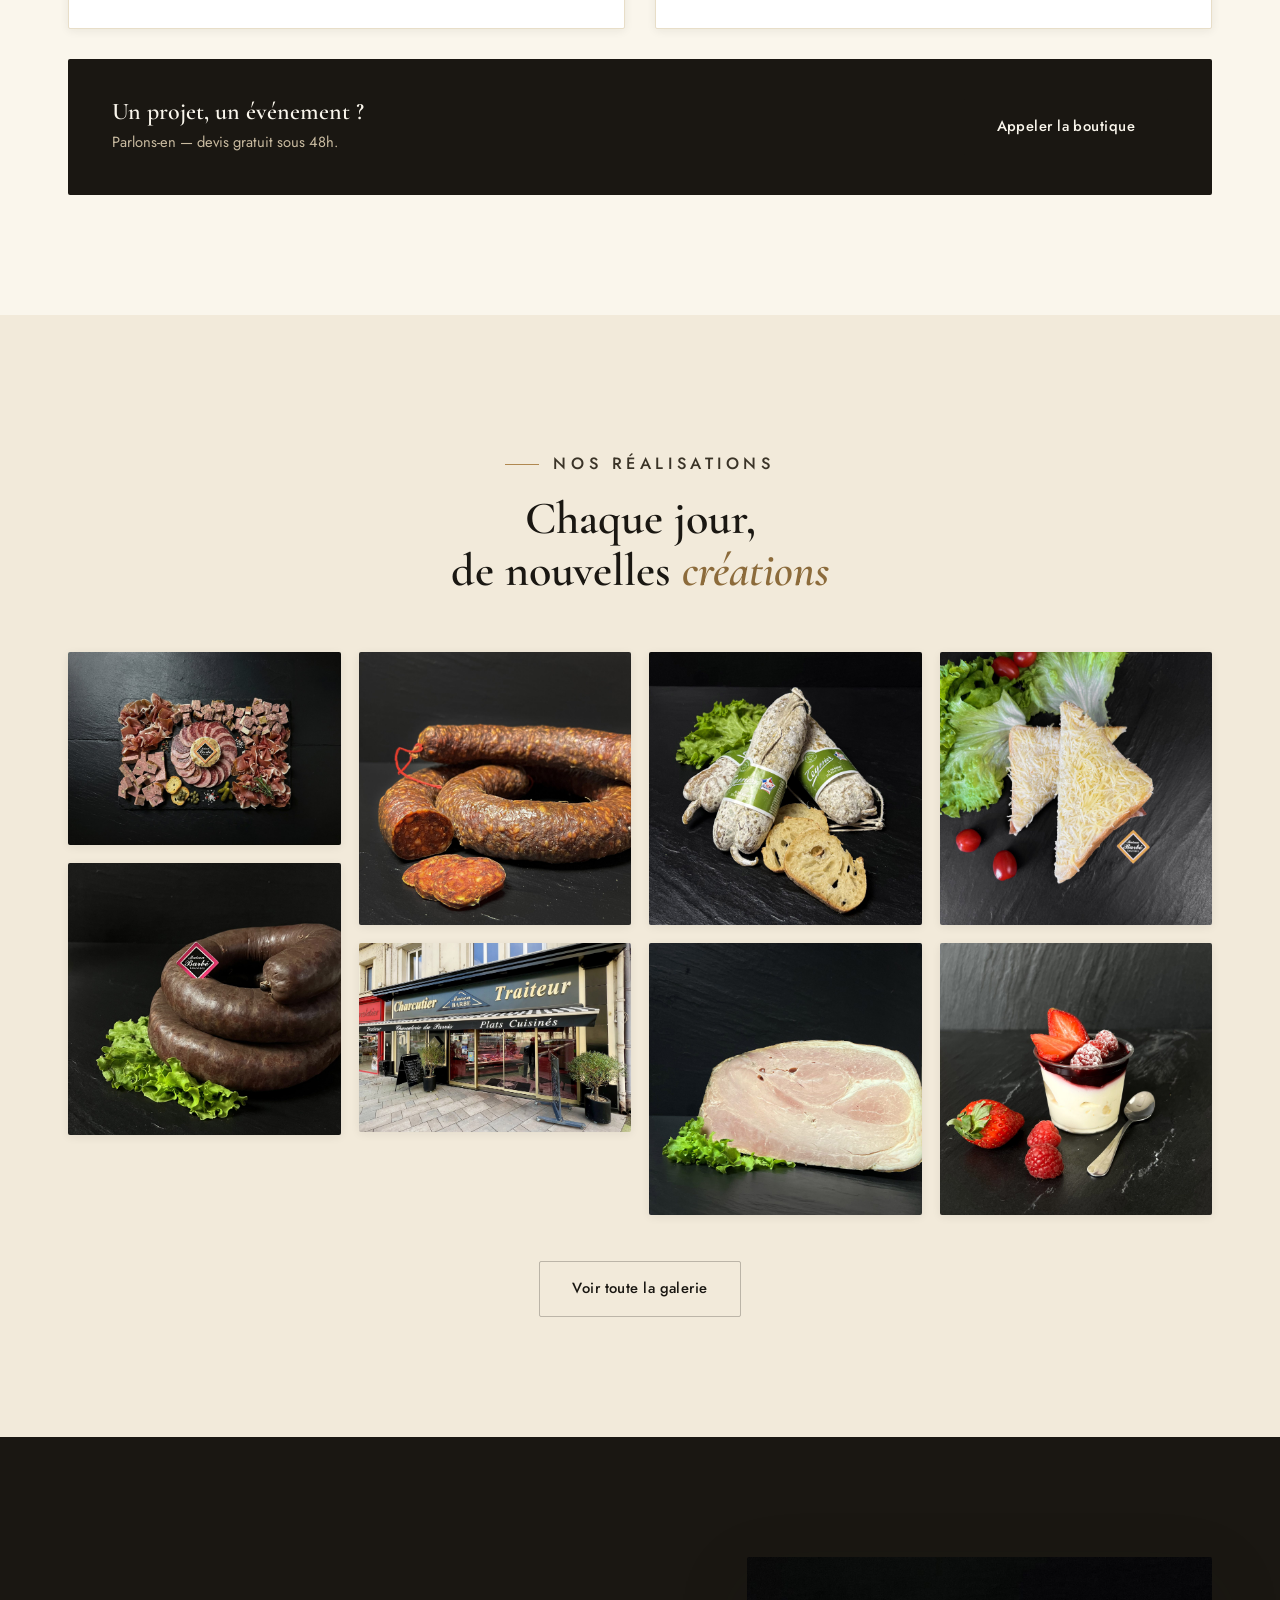
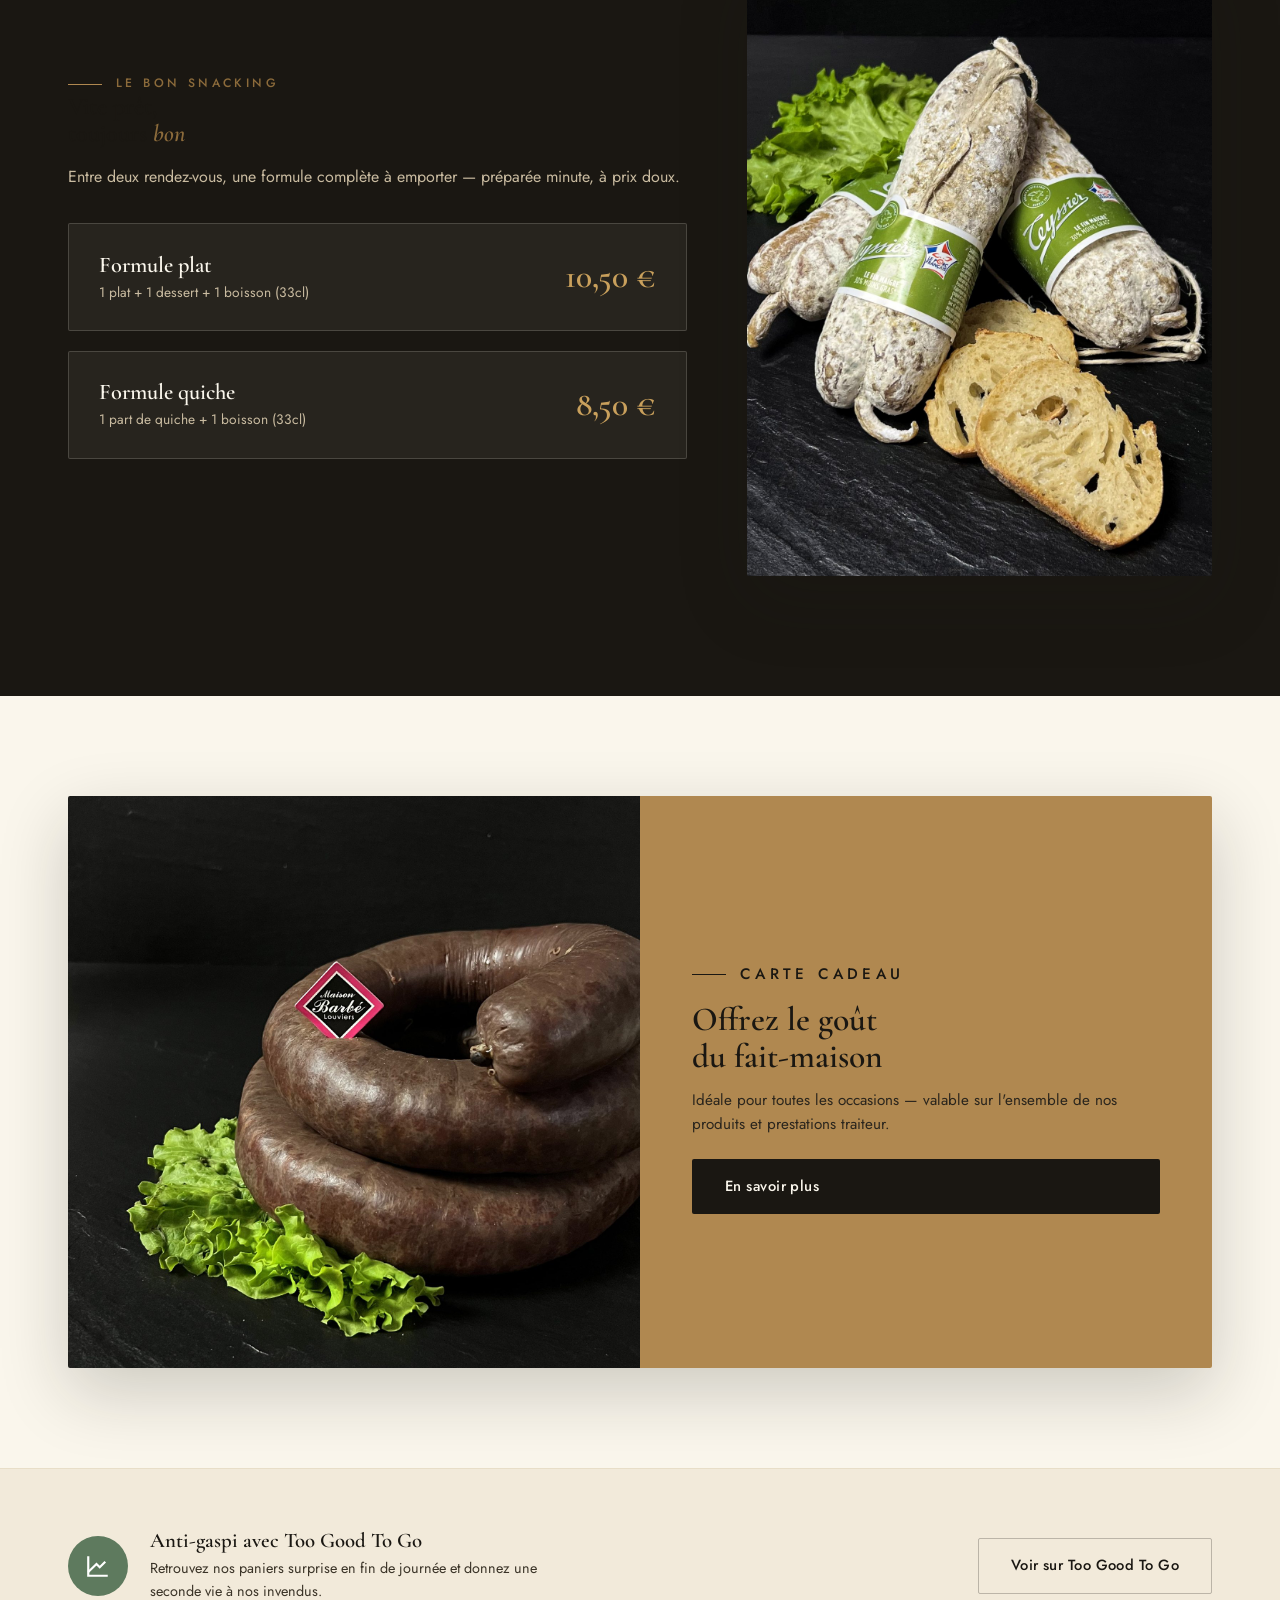
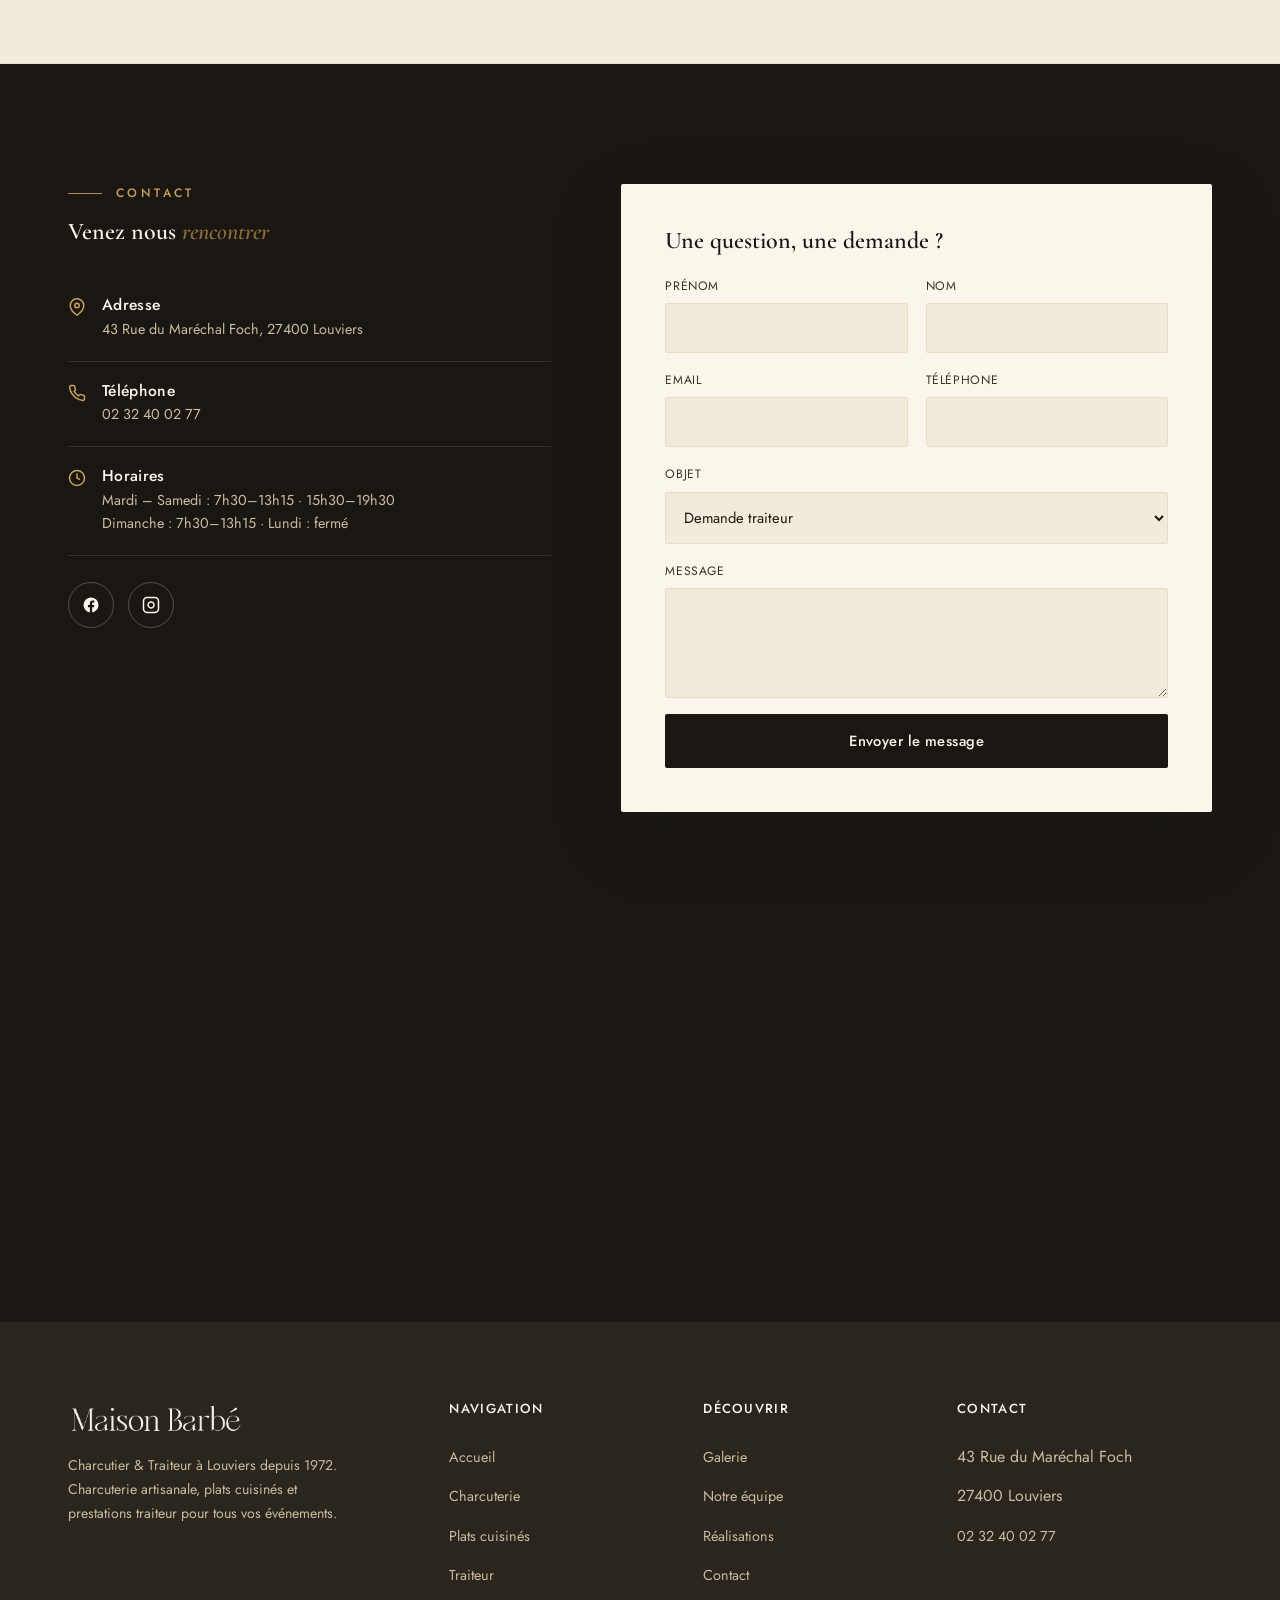
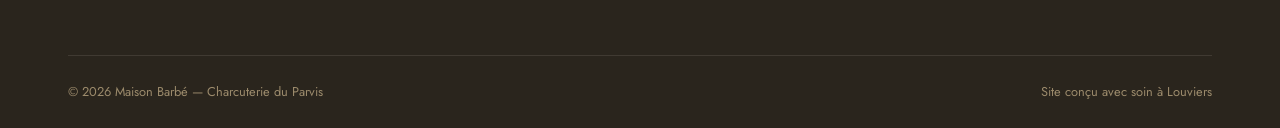
==== commit 845d8eb7: "Refonte complète du site avec la nouvelle charte or/taupe/charbon - Remplacement intégral de la pale" ====
--- a/index.html
+++ b/index.html
@@ -1,632 +1,348 @@
 <!DOCTYPE html>
 <html lang="fr">
 <head>
-  <meta charset="UTF-8" />
-  <meta name="viewport" content="width=device-width, initial-scale=1.0" />
-  <title>Maison Barbé — Charcutier Traiteur, Louviers</title>
-  <link rel="icon" type="image/png" href="./images/logo.png" />
-  <link rel="preconnect" href="https://fonts.googleapis.com" />
-  <link rel="preconnect" href="https://fonts.gstatic.com" crossorigin />
-  <link href="https://fonts.googleapis.com/css2?family=Playfair+Display:ital,wght@0,400;0,600;0,700;1,400;1,600&family=Cormorant+Garamond:ital,wght@0,300;0,400;0,500;0,600;1,300;1,400;1,600&family=Jost:wght@300;400;500;600;700&display=swap" rel="stylesheet" />
-  <style>
-    *,*::before,*::after{box-sizing:border-box;margin:0;padding:0}
-    html{scroll-behavior:smooth}
-    body{font-family:'Jost',sans-serif;background:#FAF6EE;color:#1A1A1A;line-height:1.7;overflow-x:hidden}
-    :root{
-      --beige:#FAF6EE;--beige2:#F2E9D8;--beige3:#E4D5BC;
-      --noir:#1A1A1A;--noir2:#2C2C2C;
-      --rose:#E0407B;--rose-dark:#C02860;--rose-pale:#F8D7E5;
-      --gold:#B08850;--white:#fff
-    }
-    nav{position:fixed;top:0;left:0;right:0;z-index:999;height:70px;display:flex;align-items:center;justify-content:space-between;padding:0 3.5rem;background:rgba(250,246,238,.97);backdrop-filter:blur(10px);border-bottom:1px solid var(--beige3);transition:box-shadow .3s}
-    nav.scrolled{box-shadow:0 2px 30px rgba(0,0,0,.08)}
-    .nav-logo{display:flex;align-items:center;gap:.85rem;text-decoration:none}
-    .logo-text-wrap{display:flex;flex-direction:column;line-height:1.15}
-    .logo-name{font-family:'Playfair Display',serif;font-style:italic;font-size:1.3rem;font-weight:700;color:var(--noir);letter-spacing:.01em}
-    .logo-sub{font-family:'Jost',sans-serif;font-size:.62rem;font-weight:500;letter-spacing:.2em;text-transform:uppercase;color:var(--rose)}
-    .nav-links{display:flex;align-items:center;gap:2rem;list-style:none}
-    .nav-links a{font-size:.75rem;font-weight:500;letter-spacing:.1em;text-transform:uppercase;text-decoration:none;color:var(--noir2);position:relative;padding-bottom:2px;transition:color .25s}
-    .nav-links a::after{content:'';position:absolute;bottom:0;left:0;width:0;height:1px;background:var(--rose);transition:width .3s}
-    .nav-links a:hover{color:var(--rose)}
-    .nav-links a:hover::after{width:100%}
-    .nav-cta{background:var(--noir)!important;color:#fff!important;padding:.5rem 1.3rem;border-radius:2px}
-    .nav-cta:hover{background:var(--rose)!important}
-    .nav-cta::after{display:none!important}
-    .hero{position:relative;height:100vh;min-height:620px;display:flex;align-items:flex-end;background:var(--noir);overflow:hidden}
-    .hero-bg-fallback{position:absolute;inset:0;background:linear-gradient(160deg,#2a1a10 0%,#1A1A1A 60%,#2d0f1e 100%)}
-    .hero-bg{position:absolute;inset:0;background-image:url('./images/planche.jpg');background-size:cover;background-position:center 20%;opacity:.45}
-    .hero-vignette{position:absolute;inset:0;background:linear-gradient(to top,rgba(26,26,26,1) 0%,rgba(26,26,26,.3) 45%,rgba(26,26,26,.1) 100%)}
-    .hero-content{position:relative;width:100%;padding:0 3.5rem 5rem;display:grid;grid-template-columns:1fr auto;align-items:flex-end;gap:3rem}
-    .hero-left{max-width:680px}
-    .hero-eyebrow{display:inline-flex;align-items:center;gap:.75rem;font-family:'Cormorant Garamond',serif;font-size:.85rem;letter-spacing:.22em;text-transform:uppercase;color:var(--rose);margin-bottom:1.25rem}
-    .hero-eyebrow::before{content:'';display:block;width:32px;height:1px;background:var(--rose)}
-    .hero h1{font-family:'Playfair Display',serif;font-size:clamp(2.8rem,5.5vw,5rem);font-weight:700;color:#fff;line-height:1.1;margin-bottom:1.25rem}
-    .hero h1 em{font-style:italic;color:var(--rose)}
-    .hero-desc{font-family:'Cormorant Garamond',serif;font-size:1.3rem;font-weight:300;color:rgba(255,255,255,.75);line-height:1.7;max-width:500px;margin-bottom:2.5rem}
-    .hero-btns{display:flex;gap:.85rem;flex-wrap:wrap}
-    .btn{display:inline-block;text-decoration:none;border-radius:2px;font-family:'Jost',sans-serif;font-weight:600;font-size:.78rem;letter-spacing:.14em;text-transform:uppercase;transition:all .3s}
-    .btn-rose{background:var(--rose);color:#fff;padding:.85rem 2rem}
-    .btn-rose:hover{background:var(--rose-dark);transform:translateY(-1px)}
-    .btn-ghost{border:1px solid rgba(255,255,255,.4);color:#fff;padding:.85rem 2rem}
-    .btn-ghost:hover{border-color:#fff;background:rgba(255,255,255,.08)}
-    .btn-dark{background:var(--noir);color:#fff;padding:.85rem 2rem}
-    .btn-dark:hover{background:var(--rose)}
-    .hero-right{display:flex;flex-direction:column;gap:1rem;padding-bottom:.5rem}
-    .hero-info-card{background:rgba(255,255,255,.07);border:1px solid rgba(255,255,255,.12);backdrop-filter:blur(6px);padding:1rem 1.25rem;border-radius:2px;display:flex;align-items:center;gap:.75rem;min-width:220px}
-    .hero-info-icon{color:var(--rose);flex-shrink:0}
-    .hero-info-label{font-family:'Jost',sans-serif;font-size:.65rem;font-weight:600;letter-spacing:.14em;text-transform:uppercase;color:rgba(255,255,255,.4)}
-    .hero-info-value{font-family:'Cormorant Garamond',serif;font-size:.95rem;color:#fff;line-height:1.3}
-    .hero-info-value a{color:#fff;text-decoration:none}
-    .strip{background:var(--noir);display:flex;align-items:center;justify-content:center;flex-wrap:wrap;border-bottom:2px solid var(--rose)}
-    .strip-item{display:flex;align-items:center;gap:.6rem;padding:1rem 2rem;font-family:'Cormorant Garamond',serif;font-size:.95rem;color:rgba(255,255,255,.7);border-right:1px solid rgba(255,255,255,.08)}
-    .strip-item:last-child{border-right:none}
-    .strip-item svg{color:var(--rose);flex-shrink:0}
-    section{padding-top:70px;margin-top:-70px}
-    .sw{max-width:1180px;margin:0 auto;padding:5.5rem 3rem}
-    .eyebrow{font-family:'Cormorant Garamond',serif;font-size:.8rem;letter-spacing:.22em;text-transform:uppercase;color:var(--rose);display:block;margin-bottom:.6rem}
-    .st{font-family:'Playfair Display',serif;font-size:clamp(1.9rem,3.5vw,2.8rem);font-weight:700;color:var(--noir);line-height:1.2}
-    .st em{font-style:italic;color:var(--rose)}
-    .rule{display:flex;align-items:center;gap:.75rem;margin:1.1rem 0 1.5rem}
-    .rule span{display:block;height:1px;width:50px;background:var(--beige3)}
-    .rule em{color:var(--rose);font-size:.9rem;line-height:1}
-    .rule.lt span{background:rgba(255,255,255,.15)}
-    .sl{font-family:'Cormorant Garamond',serif;font-size:1.15rem;color:#666;line-height:1.85}
-    .fi{opacity:0;transform:translateY(22px);transition:opacity .65s ease,transform .65s ease}
-    .fi.in{opacity:1;transform:none}
-    /* ABOUT */
-    .about-grid{display:grid;grid-template-columns:1fr 1fr;gap:5rem;align-items:center}
-    .about-img-col{position:relative}
-    .about-img-frame{position:relative;aspect-ratio:3/4;background:var(--beige2);border-radius:2px;overflow:hidden}
-    .about-img-frame img{width:100%;height:100%;object-fit:cover;display:block}
-    .about-badge{position:absolute;bottom:-1.5rem;right:-1.5rem;width:112px;height:112px;border-radius:50%;background:var(--rose);display:flex;flex-direction:column;align-items:center;justify-content:center;color:#fff;text-align:center;box-shadow:0 6px 30px rgba(224,64,123,.4)}
-    .about-badge strong{font-family:'Playfair Display',serif;font-size:2.2rem;line-height:1}
-    .about-badge small{font-family:'Jost',sans-serif;font-size:.6rem;letter-spacing:.1em;text-transform:uppercase;opacity:.9}
-    .about-text h2{font-family:'Playfair Display',serif;font-size:2.4rem;line-height:1.15;margin-bottom:.5rem}
-    .about-text h2 em{font-style:italic;color:var(--rose)}
-    .about-text p{font-family:'Cormorant Garamond',serif;font-size:1.12rem;color:#5a5a5a;line-height:1.9;margin-bottom:1rem}
-    .feat-grid{display:grid;grid-template-columns:1fr 1fr;gap:.85rem;margin-top:2rem}
-    .feat{background:var(--beige2);border-radius:2px;padding:.9rem 1rem;display:flex;align-items:flex-start;gap:.7rem}
-    .feat-icon{color:var(--rose);flex-shrink:0;margin-top:2px}
-    .feat-label{font-family:'Jost',sans-serif;font-size:.78rem;font-weight:600;letter-spacing:.05em;text-transform:uppercase}
-    .feat-desc{font-family:'Cormorant Garamond',serif;font-size:.93rem;color:#777;margin-top:.15rem}
-    /* PRODUITS */
-    #charcuterie{background:var(--noir)}
-    .pg{display:grid;grid-template-columns:repeat(3,1fr);gap:1.5px;margin-top:3rem}
-    .pc{position:relative;aspect-ratio:1;overflow:hidden;cursor:pointer;background:#111}
-    .pc img{width:100%;height:100%;object-fit:cover;display:block;transition:transform .55s ease;filter:brightness(.88) saturate(1.05)}
-    .pc:hover img{transform:scale(1.06);filter:brightness(.7) saturate(1.1)}
-    .pph{width:100%;height:100%;display:flex;flex-direction:column;align-items:center;justify-content:center;gap:.5rem;transition:transform .55s ease}
-    .pc:hover .pph{transform:scale(1.05)}
-    .c1{background:linear-gradient(135deg,#3d1f10,#6b3420)}
-    .c2{background:linear-gradient(135deg,#1a1a1a,#2d2d2d)}
-    .c3{background:linear-gradient(135deg,#4a2015,#7b3020)}
-    .c4{background:linear-gradient(135deg,#2a1a08,#5a3a10)}
-    .c5{background:linear-gradient(135deg,#3a200d,#7a4520)}
-    .c6{background:linear-gradient(135deg,#180810,#3d1528)}
-    .pph svg{width:36px;color:rgba(255,255,255,.18)}
-    .pph-n{font-family:'Cormorant Garamond',serif;font-size:.78rem;letter-spacing:.15em;color:rgba(255,255,255,.2);text-transform:uppercase}
-    .po{position:absolute;inset:0;background:linear-gradient(to top,rgba(0,0,0,.85) 0%,rgba(0,0,0,0) 55%);display:flex;flex-direction:column;justify-content:flex-end;padding:1.25rem 1.5rem;opacity:0;transition:opacity .3s}
-    .pc:hover .po{opacity:1}
-    .pn{font-family:'Playfair Display',serif;font-size:1.15rem;color:#fff;font-weight:600;margin-bottom:.2rem}
-    .pd{font-family:'Cormorant Garamond',serif;font-size:.88rem;color:rgba(255,255,255,.65)}
-    .pb{position:absolute;bottom:0;left:0;right:0;height:3px;background:var(--rose);transform:scaleX(0);transform-origin:left;transition:transform .3s}
-    .pc:hover .pb{transform:scaleX(1)}
-    .stats-row{display:grid;grid-template-columns:repeat(3,1fr);gap:1px;margin-top:1.5px;border-top:1px solid rgba(255,255,255,.06)}
-    .stat{padding:2rem;text-align:center;border-right:1px solid rgba(255,255,255,.06)}
-    .stat:last-child{border-right:none}
-    .stat-num{font-family:'Playfair Display',serif;font-size:2.8rem;color:var(--rose);display:block;line-height:1;margin-bottom:.4rem}
-    .stat-lbl{font-family:'Cormorant Garamond',serif;font-size:.85rem;letter-spacing:.12em;text-transform:uppercase;color:rgba(255,255,255,.35)}
-    /* PLATS */
-    #plats{background:var(--beige2)}
-    .plats-layout{display:grid;grid-template-columns:1fr 1fr;gap:5rem;align-items:center}
-    .plats-imgs{display:grid;grid-template-columns:1fr 1fr;gap:.75rem}
-    .pimg{aspect-ratio:1;border-radius:2px;overflow:hidden;background:var(--beige3);position:relative}
-    .pimg img{width:100%;height:100%;object-fit:cover;display:block;transition:transform .4s}
-    .pimg:hover img{transform:scale(1.04)}
-    .pimg.tall{grid-row:span 2;aspect-ratio:auto}
-    .plph{width:100%;height:100%;display:flex;flex-direction:column;align-items:center;justify-content:center;gap:.5rem;padding:1.5rem}
-    .pp1{background:linear-gradient(135deg,#3d1a05,#7a4010)}
-    .pp2{background:linear-gradient(135deg,#2d1a30,#5a2050)}
-    .pp3{background:linear-gradient(135deg,#4a1a10,#8b3030)}
-    .plph svg{width:28px;color:rgba(255,255,255,.2)}
-    .plph span{font-family:'Cormorant Garamond',serif;font-size:.75rem;letter-spacing:.12em;color:rgba(255,255,255,.2);text-transform:uppercase}
-    .menu-list{list-style:none;margin:1.5rem 0 2rem;display:flex;flex-direction:column;gap:.6rem}
-    .menu-list li{display:flex;align-items:center;gap:.75rem;font-family:'Cormorant Garamond',serif;font-size:1.1rem;color:#444;padding:.65rem 1rem;background:var(--beige);border-radius:2px;border-left:3px solid transparent;transition:border-color .2s}
-    .menu-list li:hover{border-color:var(--rose)}
-    .menu-list li::before{content:'';display:block;width:6px;height:6px;border-radius:50%;background:var(--rose);flex-shrink:0}
-    /* TRAITEUR */
-    #traiteur{background:var(--beige)}
-    .traiteur-grid{display:grid;grid-template-columns:1fr 1fr;gap:2rem;margin-bottom:3.5rem}
-    .tc{background:#fff;border-radius:2px;box-shadow:0 2px 24px rgba(0,0,0,.05);overflow:hidden;transition:transform .3s,box-shadow .3s;display:flex;flex-direction:column}
-    .tc:hover{transform:translateY(-4px);box-shadow:0 10px 40px rgba(0,0,0,.1)}
-    .tc-head{padding:2rem 2rem 1.5rem;display:flex;align-items:flex-start;gap:1rem}
-    .tc-icon{width:52px;height:52px;border-radius:50%;background:var(--rose-pale);display:flex;align-items:center;justify-content:center;flex-shrink:0;color:var(--rose)}
-    .tc-title{font-family:'Playfair Display',serif;font-size:1.4rem}
-    .tc-sub{font-family:'Cormorant Garamond',serif;font-size:.95rem;color:var(--rose);font-style:italic;margin-top:.1rem}
-    .tc-body{padding:0 2rem 1.5rem;flex:1}
-    .tc-body p{font-family:'Cormorant Garamond',serif;font-size:1.07rem;color:#666;line-height:1.85;margin-bottom:1rem}
-    .pl{list-style:none;display:flex;flex-direction:column;gap:.35rem}
-    .pl li{display:flex;align-items:center;gap:.6rem;font-family:'Jost',sans-serif;font-size:.82rem;color:var(--noir2)}
-    .pl li::before{content:'';width:5px;height:5px;border-radius:50%;background:var(--rose);flex-shrink:0}
-    .tc-foot{padding:1.2rem 2rem;background:var(--beige2);display:flex;align-items:center;justify-content:space-between}
-    .la{font-family:'Jost',sans-serif;font-size:.74rem;font-weight:600;letter-spacing:.12em;text-transform:uppercase;color:var(--rose);text-decoration:none;display:flex;align-items:center;gap:.4rem;transition:gap .2s}
-    .la:hover{gap:.7rem}
-    .traiteur-cta{background:var(--noir);padding:3rem;border-radius:2px;display:flex;align-items:center;justify-content:space-between;gap:2rem;flex-wrap:wrap}
-    .traiteur-cta h3{font-family:'Playfair Display',serif;font-size:1.75rem;color:#fff;margin-bottom:.4rem}
-    .traiteur-cta h3 em{font-style:italic;color:var(--rose)}
-    .traiteur-cta p{font-family:'Cormorant Garamond',serif;font-size:1.05rem;color:rgba(255,255,255,.5)}
-    /* REALISATIONS */
-    #realisations{background:var(--beige2)}
-    .masonry{columns:3;column-gap:1rem}
-    .mi{break-inside:avoid;margin-bottom:1rem;border-radius:2px;overflow:hidden;position:relative;cursor:pointer}
-    .mi img{width:100%;display:block;transition:transform .45s}
-    .mi:hover img{transform:scale(1.04)}
-    .mph{width:100%;display:flex;align-items:center;justify-content:center;flex-direction:column;gap:.5rem;padding:3rem 2rem}
-    .m1{background:linear-gradient(135deg,#3d1f10,#7a3c20)}
-    .m2{background:linear-gradient(135deg,#1a1410,#3a2818)}
-    .m3{background:linear-gradient(135deg,#2d1020,#6a2045)}
-    .m4{background:linear-gradient(135deg,#3a2510,#7a5020)}
-    .m5{background:linear-gradient(135deg,#1a1a1a,#2d2d2d)}
-    .m6{background:linear-gradient(135deg,#4a1005,#9a2800)}
-    .m7{background:linear-gradient(135deg,#201530,#4a2860)}
-    .m8{background:linear-gradient(135deg,#2a1a08,#6a4015)}
-    .mph svg{width:32px;color:rgba(255,255,255,.18)}
-    .mph span{font-family:'Cormorant Garamond',serif;font-size:.75rem;letter-spacing:.14em;color:rgba(255,255,255,.2);text-transform:uppercase}
-    .mo{position:absolute;inset:0;background:linear-gradient(to top,rgba(0,0,0,.75) 0%,transparent 55%);opacity:0;transition:opacity .3s;display:flex;align-items:flex-end;padding:1.1rem}
-    .mi:hover .mo{opacity:1}
-    .mt{font-family:'Cormorant Garamond',serif;font-size:.92rem;color:#fff;font-style:italic}
-    /* CONTACT */
-    #contact{background:var(--beige)}
-    .contact-grid{display:grid;grid-template-columns:1fr 1.35fr;gap:5rem;align-items:start}
-    .ch2{font-family:'Playfair Display',serif;font-size:2rem;line-height:1.2;margin-bottom:2rem}
-    .ch2 em{font-style:italic;color:var(--rose)}
-    .ib{margin-bottom:1.75rem}
-    .il{font-family:'Jost',sans-serif;font-size:.68rem;font-weight:700;letter-spacing:.2em;text-transform:uppercase;color:var(--rose);margin-bottom:.35rem}
-    .iv{font-family:'Cormorant Garamond',serif;font-size:1.1rem;color:var(--noir);line-height:1.65}
-    .iv a{color:var(--noir);text-decoration:none;transition:color .2s}
-    .iv a:hover{color:var(--rose)}
-    .hbox{background:#fff;border-radius:2px;padding:1.5rem;box-shadow:0 2px 16px rgba(0,0,0,.06);margin-top:1.5rem}
-    .hbox h4{font-family:'Playfair Display',serif;font-size:1.1rem;margin-bottom:1.1rem}
-    .hr{display:flex;justify-content:space-between;align-items:baseline;padding:.32rem 0;border-bottom:1px solid var(--beige2);font-family:'Cormorant Garamond',serif;font-size:1rem}
-    .hr:last-child{border:none}
-    .hd{font-weight:600;color:var(--noir)}
-    .ht{color:#666}
-    .hc{color:var(--rose);font-style:italic}
-    .srow{display:flex;gap:.75rem;margin-top:1.75rem}
-    .sb{display:flex;align-items:center;gap:.5rem;padding:.6rem 1.1rem;border-radius:2px;font-family:'Jost',sans-serif;font-size:.75rem;font-weight:600;letter-spacing:.08em;text-transform:uppercase;text-decoration:none;transition:all .25s}
-    .sfb{background:#1877F2;color:#fff}
-    .sfb:hover{background:#1466d6}
-    .sig{background:linear-gradient(45deg,#f09433,#e6683c,#dc2743,#cc2366,#bc1888);color:#fff}
-    .sig:hover{opacity:.9}
-    .cfw{background:#fff;border-radius:2px;padding:2.5rem;box-shadow:0 4px 40px rgba(0,0,0,.07)}
-    .cfw h3{font-family:'Playfair Display',serif;font-size:1.6rem;margin-bottom:1.75rem}
-    .cfw h3 em{font-style:italic;color:var(--rose)}
-    .f2c{display:grid;grid-template-columns:1fr 1fr;gap:1rem}
-    .fg{display:flex;flex-direction:column;gap:.38rem;margin-bottom:1.1rem}
-    .fg label{font-family:'Jost',sans-serif;font-size:.7rem;font-weight:700;letter-spacing:.14em;text-transform:uppercase;color:var(--noir2)}
-    .fg input,.fg select,.fg textarea{border:1px solid var(--beige3);background:var(--beige);border-radius:2px;padding:.72rem 1rem;font-family:'Cormorant Garamond',serif;font-size:1.05rem;color:var(--noir);outline:none;transition:border-color .2s;width:100%}
-    .fg input:focus,.fg select:focus,.fg textarea:focus{border-color:var(--rose)}
-    .fg textarea{resize:vertical;min-height:95px}
-    .fbtn{width:100%;background:var(--noir);color:#fff;border:none;padding:1rem;font-family:'Jost',sans-serif;font-size:.8rem;font-weight:700;letter-spacing:.16em;text-transform:uppercase;border-radius:2px;cursor:pointer;transition:background .3s}
-    .fbtn:hover{background:var(--rose)}
-    .mapwrap{margin-top:3rem;border-radius:2px;overflow:hidden;height:360px;border:1px solid var(--beige3)}
-    .mapwrap iframe{width:100%;height:100%;border:none;display:block;filter:grayscale(20%) contrast(1.05);}
-    footer{background:var(--noir);padding:3.5rem 3.5rem 1.75rem}
-    .fg-footer{display:grid;grid-template-columns:2fr 1fr 1fr 1fr;gap:3rem;padding-bottom:3rem;border-bottom:1px solid rgba(255,255,255,.07)}
-    .fbn{font-family:'Playfair Display',serif;font-style:italic;font-size:1.5rem;color:#fff}
-    .fbs{font-family:'Jost',sans-serif;font-size:.65rem;letter-spacing:.2em;text-transform:uppercase;color:var(--rose);margin-top:.1rem}
-    .fb p{font-family:'Cormorant Garamond',serif;font-size:.98rem;color:rgba(255,255,255,.38);line-height:1.85;margin-top:1rem}
-    .fct{font-family:'Jost',sans-serif;font-size:.67rem;font-weight:700;letter-spacing:.2em;text-transform:uppercase;color:rgba(255,255,255,.25);margin-bottom:1.1rem}
-    .fcol ul{list-style:none;display:flex;flex-direction:column;gap:.55rem}
-    .fcol ul a{font-family:'Cormorant Garamond',serif;font-size:1rem;color:rgba(255,255,255,.45);text-decoration:none;transition:color .2s}
-    .fcol ul a:hover{color:var(--rose)}
-    .fbot{padding-top:1.5rem;display:flex;align-items:center;justify-content:space-between;flex-wrap:wrap;gap:1rem}
-    .fcopy{font-family:'Jost',sans-serif;font-size:.7rem;color:rgba(255,255,255,.18)}
-    .rdot{display:inline-block;width:5px;height:5px;background:var(--rose);border-radius:50%;margin:0 .4rem;vertical-align:middle}
-    @media(max-width:1024px){
-      nav{padding:0 1.75rem}
-      .hero-content{padding:0 1.75rem 4rem;grid-template-columns:1fr}
-      .hero-right{display:none}
-      .sw{padding:4rem 1.75rem}
-      .about-grid{grid-template-columns:1fr;gap:3rem}
-      .pg{grid-template-columns:1fr 1fr}
-      .plats-layout{grid-template-columns:1fr;gap:3rem}
-      .traiteur-grid{grid-template-columns:1fr}
-      .masonry{columns:2}
-      .contact-grid{grid-template-columns:1fr;gap:3rem}
-      .fg-footer{grid-template-columns:1fr 1fr;gap:2rem}
-    }
-    @media(max-width:640px){
-      nav{padding:0 1rem}
-      .nav-links{display:none}
-      .sw{padding:3.5rem 1rem}
-      .pg{grid-template-columns:1fr 1fr;gap:1px}
-      .masonry{columns:1}
-      .f2c{grid-template-columns:1fr}
-      .fg-footer{grid-template-columns:1fr}
-      .stats-row{grid-template-columns:1fr}
-      .traiteur-cta{flex-direction:column;text-align:center}
-      .strip-item{padding:.75rem 1.25rem;font-size:.88rem}
-    }
-  </style>
+<meta charset="UTF-8">
+<meta name="viewport" content="width=device-width, initial-scale=1.0">
+<title>Maison Barbé — Charcutier Traiteur à Louviers depuis 1972</title>
+<meta name="description" content="Maison Barbé, charcuterie artisanale et traiteur à Louviers depuis 1972. Produits faits maison, plats cuisinés, formules midi, traiteur particuliers &amp; entreprises.">
+<link rel="icon" type="image/png" href="./images/logo-wordmark-gold.png">
+<link rel="preconnect" href="https://fonts.googleapis.com">
+<link rel="preconnect" href="https://fonts.gstatic.com" crossorigin>
+<link href="https://fonts.googleapis.com/css2?family=Cormorant+Garamond:ital,wght@0,400;0,500;0,600;0,700;1,500&family=Jost:wght@300;400;500;600&display=swap" rel="stylesheet">
+<link rel="stylesheet" href="./css/style.css">
+<noscript><style>.fi{opacity:1!important;transform:none!important;}</style></noscript>
 </head>
 <body>
-<nav id="nav">
-  <a href="#accueil" class="nav-logo">
-    <img src="./images/logo.png" alt="Logo Maison Barbé" style="width:46px;height:46px;object-fit:contain;flex-shrink:0;" />
-    <div class="logo-text-wrap">
-      <span class="logo-name">Maison Barbé</span>
-      <span class="logo-sub">Charcuterie du Parvis · Louviers</span>
-    </div>
-  </a>
-  <ul class="nav-links">
-    <li><a href="#accueil">Accueil</a></li>
-    <li><a href="#charcuterie">Charcuterie</a></li>
-    <li><a href="#plats">Plats cuisinés</a></li>
-    <li><a href="#traiteur">Traiteur</a></li>
-    <li><a href="galerie.html">Galerie</a></li>
-    <li><a href="equipe.html">Notre équipe</a></li>
-    <li><a href="#contact" class="nav-cta">Contact</a></li>
-  </ul>
+
+<!-- ============ NAV ============ -->
+<nav class="nav transparent-dark">
+  <div class="wrap">
+    <a href="./index.html" class="nav-brand">
+      <img src="./images/logo-wordmark-light.png" alt="Maison Barbé">
+      <div class="nav-brand-text"><span class="nb-sub">Charcuterie du Parvis</span></div>
+    </a>
+    <ul class="nav-links">
+      <li><a href="#accueil">Accueil</a></li>
+      <li><a href="#charcuterie">Charcuterie</a></li>
+      <li><a href="#plats">Plats cuisinés</a></li>
+      <li><a href="#traiteur">Traiteur</a></li>
+      <li><a href="./galerie.html">Galerie</a></li>
+      <li><a href="./equipe.html">Notre équipe</a></li>
+      <li><a href="#contact">Contact</a></li>
+    </ul>
+    <div class="nav-cta">
+      <a href="tel:0232400277" class="nav-phone">
+        <svg width="16" height="16" viewBox="0 0 24 24" fill="none" stroke="currentColor" stroke-width="2"><path d="M22 16.92v3a2 2 0 0 1-2.18 2 19.79 19.79 0 0 1-8.63-3.07 19.5 19.5 0 0 1-6-6 19.79 19.79 0 0 1-3.07-8.67A2 2 0 0 1 4.11 2h3a2 2 0 0 1 2 1.72c.127.96.361 1.903.7 2.81a2 2 0 0 1-.45 2.11L8.09 9.91a16 16 0 0 0 6 6l1.27-1.27a2 2 0 0 1 2.11-.45c.907.339 1.85.573 2.81.7A2 2 0 0 1 22 16.92z"/></svg>
+        02 32 40 02 77
+      </a>
+      <div class="nav-toggle"><span></span><span></span><span></span></div>
+    </div>
+  </div>
 </nav>
 
-<section id="accueil" style="padding-top:0;margin-top:0;">
-  <div class="hero">
-    <div class="hero-bg-fallback"></div>
-    <div class="hero-bg"></div>
-    <div class="hero-vignette"></div>
-    <div class="hero-content">
-      <div class="hero-left">
-        <div class="hero-eyebrow">Louviers · Artisan charcutier</div>
-        <h1>Charcutier &amp;<br/><em>Traiteur</em><br/>depuis 1972</h1>
-        <p class="hero-desc">Maison Barbé, référence lovérienne de la charcuterie fine et du traiteur sur mesure. Une maison d'artisan au service de vos tables, depuis plus de 50 ans.</p>
-        <div class="hero-btns">
-          <a href="#traiteur" class="btn btn-rose">Nos prestations traiteur</a>
-          <a href="#charcuterie" class="btn btn-ghost">La charcuterie</a>
+<!-- ============ HERO ============ -->
+<header class="hero" id="accueil">
+  <div class="wrap">
+    <div class="hero-left fi">
+      <p class="eyebrow">Charcutier &amp; Traiteur — Louviers</p>
+      <h1>Le goût du fait&nbsp;maison,<br>depuis <em>1972</em></h1>
+      <p class="lead">Trois générations de savoir-faire artisanal au cœur de Louviers. Charcuterie fine, plats cuisinés et traiteur pour tous vos événements — préparés chaque jour sur place.</p>
+      <div class="hero-actions">
+        <a href="#charcuterie" class="btn btn-gold">
+          Découvrir nos produits
+          <svg width="15" height="15" viewBox="0 0 24 24" fill="none" stroke="currentColor" stroke-width="2.4"><path d="M5 12h14M13 5l7 7-7 7"/></svg>
+        </a>
+        <a href="#contact" class="btn btn-outline-light">Nous contacter</a>
+      </div>
+    </div>
+    <div class="hero-cards fi">
+      <div class="hcard">
+        <svg class="hc-ic" width="20" height="20" viewBox="0 0 24 24" fill="none" stroke="currentColor" stroke-width="2"><path d="M22 16.92v3a2 2 0 0 1-2.18 2 19.79 19.79 0 0 1-8.63-3.07 19.5 19.5 0 0 1-6-6 19.79 19.79 0 0 1-3.07-8.67A2 2 0 0 1 4.11 2h3a2 2 0 0 1 2 1.72c.127.96.361 1.903.7 2.81a2 2 0 0 1-.45 2.11L8.09 9.91a16 16 0 0 0 6 6l1.27-1.27a2 2 0 0 1 2.11-.45c.907.339 1.85.573 2.81.7A2 2 0 0 1 22 16.92z"/></svg>
+        <div><div class="hc-label">Téléphone</div><div class="hc-val">02 32 40 02 77</div></div>
+      </div>
+      <div class="hcard">
+        <svg class="hc-ic" width="20" height="20" viewBox="0 0 24 24" fill="none" stroke="currentColor" stroke-width="2"><path d="M21 10c0 7-9 13-9 13s-9-6-9-13a9 9 0 0 1 18 0z"/><circle cx="12" cy="10" r="3"/></svg>
+        <div><div class="hc-label">Adresse</div><div class="hc-val">43 Rue du Maréchal Foch<small>27400 Louviers</small></div></div>
+      </div>
+      <div class="hcard">
+        <svg class="hc-ic" width="20" height="20" viewBox="0 0 24 24" fill="none" stroke="currentColor" stroke-width="2"><circle cx="12" cy="12" r="10"/><path d="M12 6v6l4 2"/></svg>
+        <div><div class="hc-label">Horaires</div><div class="hc-val">Mar – Dim<small>7h30 – 13h15 · 15h30 – 19h30</small></div></div>
+      </div>
+    </div>
+  </div>
+</header>
+
+<div class="strip">
+  <div class="wrap">
+    <div class="strip-item"><strong>1972</strong>&nbsp;Depuis</div>
+    <div class="strip-item"><strong>100%</strong>&nbsp;Fait maison</div>
+    <div class="strip-item"><strong>5j/7</strong>&nbsp;Production fraîche</div>
+    <div class="strip-item"><strong>10,50&nbsp;€</strong>&nbsp;Formule midi</div>
+    <div class="strip-item"><strong>★</strong>&nbsp;Grand Prix d'Excellence</div>
+  </div>
+</div>
+
+<!-- ============ ABOUT ============ -->
+<section class="about">
+  <div class="wrap">
+    <div class="about-media fi">
+      <img src="./images/boutique.jpg" alt="La boutique Maison Barbé à Louviers">
+      <div class="about-badge"><div class="n">50+</div><div class="l">Ans de savoir-faire</div></div>
+    </div>
+    <div class="about-content fi">
+      <p class="eyebrow">Notre histoire</p>
+      <h2>Une charcuterie familiale,<br>fidèle à ses <em>racines</em></h2>
+      <p style="margin-top:20px;color:var(--charcoal3);font-size:1.02rem;">Patrice et Sylvie Barbé perpétuent, rue du Maréchal Foch, un artisanat transmis depuis plus de cinquante ans. Chaque matin, nos équipes préparent sur place jambons, boudins, terrines et plats cuisinés — à partir de produits sélectionnés avec exigence, sans compromis sur la qualité.</p>
+      <div class="about-features">
+        <div class="af-item"><svg class="af-ic" width="22" height="22" viewBox="0 0 24 24" fill="none" stroke="currentColor" stroke-width="2"><path d="M12 2l2.4 7.2H22l-6 4.6 2.3 7.2L12 16.4 5.7 21 8 13.8 2 9.2h7.6z"/></svg><div><h4>Grand Prix d'Excellence</h4><p>Récompensés pour la qualité de nos recettes artisanales.</p></div></div>
+        <div class="af-item"><svg class="af-ic" width="22" height="22" viewBox="0 0 24 24" fill="none" stroke="currentColor" stroke-width="2"><path d="M20 6L9 17l-5-5"/></svg><div><h4>100% fait maison</h4><p>Aucun plat industriel, tout est préparé sur place chaque jour.</p></div></div>
+        <div class="af-item"><svg class="af-ic" width="22" height="22" viewBox="0 0 24 24" fill="none" stroke="currentColor" stroke-width="2"><path d="M3 3v18h18"/><path d="M18.7 8l-5.1 5.1-3-3L3 17.6"/></svg><div><h4>Circuits courts</h4><p>Viandes et produits frais sélectionnés auprès de producteurs de confiance.</p></div></div>
+        <div class="af-item"><svg class="af-ic" width="22" height="22" viewBox="0 0 24 24" fill="none" stroke="currentColor" stroke-width="2"><circle cx="12" cy="12" r="10"/><path d="M12 6v6l4 2"/></svg><div><h4>Ouvert 6j/7</h4><p>Boutique et traiteur accessibles du mardi au dimanche.</p></div></div>
+      </div>
+    </div>
+  </div>
+</section>
+
+<!-- ============ CHARCUTERIE ============ -->
+<section class="dark-sec" id="charcuterie">
+  <div class="wrap">
+    <div class="sec-head on-dark fi">
+      <p class="eyebrow" style="justify-content:center;">Notre charcuterie</p>
+      <h2>Des recettes artisanales,<br>préparées avec <em>passion</em></h2>
+      <p>Jambons affinés, boudins, saucissons secs et terrines — l'essentiel d'une charcuterie française faite dans les règles de l'art.</p>
+    </div>
+    <div class="prod-grid">
+      <div class="prod-card fi"><img src="./images/jambon-blanc.jpg" alt="Jambon blanc supérieur"><div class="pc-label"><div class="pc-tag">Pièce maîtresse</div><h3>Jambon blanc supérieur</h3></div></div>
+      <div class="prod-card fi"><img src="./images/boudin-noir.jpg" alt="Boudin noir artisanal"><div class="pc-label"><div class="pc-tag">Recette maison</div><h3>Boudin noir artisanal</h3></div></div>
+      <div class="prod-card fi"><img src="./images/chorizo.jpg" alt="Chorizo maison"><div class="pc-label"><div class="pc-tag">Affiné</div><h3>Chorizo maison</h3></div></div>
+      <div class="prod-card fi"><img src="./images/boudin-blanc.jpg" alt="Boudin blanc"><div class="pc-label"><div class="pc-tag">Finesse</div><h3>Boudin blanc</h3></div></div>
+      <div class="prod-card fi"><img src="./images/saucisson-sec.jpg" alt="Saucisson sec artisanal"><div class="pc-label"><div class="pc-tag">Séchage lent</div><h3>Saucisson sec artisanal</h3></div></div>
+      <div class="prod-card fi"><img src="./images/croque-jambon.jpg" alt="Croque-jambon maison"><div class="pc-label"><div class="pc-tag">Snacking</div><h3>Croque-jambon maison</h3></div></div>
+    </div>
+    <div class="stat-row">
+      <div class="stat-item fi"><div class="n">50+</div><div class="l">Références en boutique</div></div>
+      <div class="stat-item fi"><div class="n">100%</div><div class="l">Préparé sur place</div></div>
+      <div class="stat-item fi"><div class="n">5j/7</div><div class="l">Production fraîche</div></div>
+    </div>
+  </div>
+</section>
+
+<!-- ============ PLATS CUISINÉS ============ -->
+<section class="plats" id="plats">
+  <div class="wrap">
+    <div class="plats-media fi">
+      <img class="tall" src="./images/fondant-chocolat.jpg" alt="Fondant au chocolat maison">
+      <img src="./images/panna-cotta.jpg" alt="Panna cotta maison">
+      <img src="./images/croque-jambon.jpg" alt="Mini croque-jambon">
+    </div>
+    <div class="plats-content fi">
+      <p class="eyebrow">Plats cuisinés</p>
+      <h2>La formule midi,<br>à <em>10,50&nbsp;€</em></h2>
+      <p style="margin-top:18px;color:var(--charcoal3);">Un plat, un dessert et une boisson (33cl sans alcool) — un menu différent chaque semaine, annoncé sur notre page Facebook. Entrées, plats mijotés, poissons et desserts faits maison.</p>
+      <div class="menu-list">
+        <div class="menu-item"><div><div class="mi-name">Escalope de volaille</div><div class="mi-desc">Sauce normande, pommes grenailles</div></div><div class="mi-price">10,50 €</div></div>
+        <div class="menu-item"><div><div class="mi-name">Boudin noir maison</div><div class="mi-desc">Purée, jardinière de légumes</div></div><div class="mi-price">10,50 €</div></div>
+        <div class="menu-item"><div><div class="mi-name">Dos de cabillaud</div><div class="mi-desc">Sauce à l'aneth, riz</div></div><div class="mi-price">10,50 €</div></div>
+        <div class="menu-item"><div><div class="mi-name">Lasagnes maison</div><div class="mi-desc">Bœuf ou légumes, salade</div></div><div class="mi-price">10,50 €</div></div>
+      </div>
+      <a href="https://www.facebook.com/" target="_blank" rel="noopener" class="btn btn-outline" style="margin-top:28px;">Voir le menu de la semaine</a>
+    </div>
+  </div>
+</section>
+
+<!-- ============ TRAITEUR ============ -->
+<section class="traiteur" id="traiteur">
+  <div class="wrap">
+    <div class="sec-head fi">
+      <p class="eyebrow" style="justify-content:center;">Traiteur</p>
+      <h2>Vos événements,<br>à la hauteur de vos <em>envies</em></h2>
+      <p>Anniversaires, mariages, cocktails d'entreprise, séminaires — nous composons avec vous un buffet sur-mesure.</p>
+    </div>
+    <div class="tr-grid">
+      <div class="tr-card fi">
+        <div class="tr-ic"><svg width="24" height="24" viewBox="0 0 24 24" fill="none" stroke="currentColor" stroke-width="1.8"><path d="M17 21v-2a4 4 0 0 0-4-4H5a4 4 0 0 0-4 4v2"/><circle cx="9" cy="7" r="4"/><path d="M23 21v-2a4 4 0 0 0-3-3.87"/><path d="M16 3.13a4 4 0 0 1 0 7.75"/></svg></div>
+        <h3>Particuliers</h3>
+        <p>Pour vos fêtes de famille, anniversaires et réceptions à domicile.</p>
+        <ul>
+          <li><span class="ic"><svg width="15" height="15" viewBox="0 0 24 24" fill="none" stroke="currentColor" stroke-width="3"><path d="M20 6L9 17l-5-5"/></svg></span>Plateaux de charcuterie &amp; fromages</li>
+          <li><span class="ic"><svg width="15" height="15" viewBox="0 0 24 24" fill="none" stroke="currentColor" stroke-width="3"><path d="M20 6L9 17l-5-5"/></svg></span>Buffets froids et chauds sur mesure</li>
+          <li><span class="ic"><svg width="15" height="15" viewBox="0 0 24 24" fill="none" stroke="currentColor" stroke-width="3"><path d="M20 6L9 17l-5-5"/></svg></span>Pièces montées &amp; desserts</li>
+        </ul>
+        <a href="#contact" class="btn btn-outline">Demander un devis</a>
+      </div>
+      <div class="tr-card fi">
+        <div class="tr-ic"><svg width="24" height="24" viewBox="0 0 24 24" fill="none" stroke="currentColor" stroke-width="1.8"><rect x="2" y="7" width="20" height="14" rx="2"/><path d="M16 21V5a2 2 0 0 0-2-2h-4a2 2 0 0 0-2 2v16"/></svg></div>
+        <h3>Entreprises</h3>
+        <p>Séminaires, cocktails déjeunatoires, plateaux-repas d'équipe.</p>
+        <ul>
+          <li><span class="ic"><svg width="15" height="15" viewBox="0 0 24 24" fill="none" stroke="currentColor" stroke-width="3"><path d="M20 6L9 17l-5-5"/></svg></span>Plateaux-repas &amp; formules groupe</li>
+          <li><span class="ic"><svg width="15" height="15" viewBox="0 0 24 24" fill="none" stroke="currentColor" stroke-width="3"><path d="M20 6L9 17l-5-5"/></svg></span>Cocktails dînatoires sur site</li>
+          <li><span class="ic"><svg width="15" height="15" viewBox="0 0 24 24" fill="none" stroke="currentColor" stroke-width="3"><path d="M20 6L9 17l-5-5"/></svg></span>Facturation &amp; devis entreprise</li>
+        </ul>
+        <a href="#contact" class="btn btn-outline">Demander un devis</a>
+      </div>
+    </div>
+    <div class="tr-cta-banner fi">
+      <div><h3>Un projet, un événement ?</h3><p>Parlons-en — devis gratuit sous 48h.</p></div>
+      <a href="tel:0232400277" class="btn btn-gold">Appeler la boutique</a>
+    </div>
+  </div>
+</section>
+
+<!-- ============ RÉALISATIONS (aperçu) ============ -->
+<section class="galerie-sec" id="realisations">
+  <div class="wrap">
+    <div class="sec-head fi">
+      <p class="eyebrow" style="justify-content:center;">Nos réalisations</p>
+      <h2>Chaque jour,<br>de nouvelles <em>créations</em></h2>
+    </div>
+    <div class="g-masonry fi">
+      <img src="./images/planche.jpg" alt="Grande planche de charcuterie" data-lightbox>
+      <img src="./images/boudin-noir.jpg" alt="Boudin noir artisanal" data-lightbox>
+      <img src="./images/chorizo.jpg" alt="Chorizo maison" data-lightbox>
+      <img src="./images/boutique.jpg" alt="Notre boutique" data-lightbox>
+      <img src="./images/saucisson-sec.jpg" alt="Saucisson sec artisanal" data-lightbox>
+      <img src="./images/jambon-blanc.jpg" alt="Jambon blanc supérieur" data-lightbox>
+      <img src="./images/croque-jambon.jpg" alt="Mini-croque jambon" data-lightbox>
+      <img src="./images/panna-cotta.jpg" alt="Panna cotta maison" data-lightbox>
+    </div>
+    <div style="text-align:center;margin-top:46px;">
+      <a href="./galerie.html" class="btn btn-outline">Voir toute la galerie</a>
+    </div>
+  </div>
+</section>
+
+<!-- ============ SNACKING ============ -->
+<section class="snacking">
+  <div class="wrap">
+    <div class="snacking-content fi">
+      <p class="eyebrow">Le bon snacking</p>
+      <h2>Vite prêt,<br>toujours <em>bon</em></h2>
+      <p style="color:var(--taupe);margin-top:16px;">Entre deux rendez-vous, une formule complète à emporter — préparée minute, à prix doux.</p>
+      <div class="formule-cards">
+        <div class="formule-card"><div><h3>Formule plat</h3><p>1 plat + 1 dessert + 1 boisson (33cl)</p></div><div class="formule-price">10,50&nbsp;€</div></div>
+        <div class="formule-card"><div><h3>Formule quiche</h3><p>1 part de quiche + 1 boisson (33cl)</p></div><div class="formule-price">8,50&nbsp;€</div></div>
+      </div>
+    </div>
+    <div class="snacking-media fi">
+      <img src="./images/saucisson-sec.jpg" alt="Formule snacking Maison Barbé">
+    </div>
+  </div>
+</section>
+
+<!-- ============ CARTE CADEAU ============ -->
+<section class="band">
+  <div class="wrap">
+    <div class="cadeau-card fi">
+      <img src="./images/boudin-noir.jpg" alt="Carte cadeau Maison Barbé">
+      <div class="cadeau-text">
+        <p class="eyebrow">Carte cadeau</p>
+        <h2>Offrez le goût<br>du fait-maison</h2>
+        <p>Idéale pour toutes les occasions — valable sur l'ensemble de nos produits et prestations traiteur.</p>
+        <a href="#contact" class="btn btn-gold">En savoir plus</a>
+      </div>
+    </div>
+  </div>
+</section>
+
+<!-- ============ TOO GOOD TO GO ============ -->
+<section class="tgtg-band">
+  <div class="wrap tgtg-row fi">
+    <div class="tgtg-left">
+      <div class="tgtg-ic"><svg width="26" height="26" viewBox="0 0 24 24" fill="none" stroke="currentColor" stroke-width="2"><path d="M3 3v18h18"/><path d="M18.7 8l-5.1 5.1-3-3L3 17.6"/></svg></div>
+      <div><h3>Anti-gaspi avec Too Good To Go</h3><p>Retrouvez nos paniers surprise en fin de journée et donnez une seconde vie à nos invendus.</p></div>
+    </div>
+    <a href="https://www.toogoodtogo.com/" target="_blank" rel="noopener" class="btn btn-outline">Voir sur Too Good To Go</a>
+  </div>
+</section>
+
+<!-- ============ CONTACT ============ -->
+<section class="contact" id="contact">
+  <div class="wrap">
+    <div class="c-left fi">
+      <p class="eyebrow" style="color:var(--gold-light);">Contact</p>
+      <h2 style="color:var(--cream);margin-top:16px;">Venez nous <em>rencontrer</em></h2>
+      <div style="margin-top:30px;">
+        <div class="c-info-item">
+          <span class="ic"><svg width="18" height="18" viewBox="0 0 24 24" fill="none" stroke="currentColor" stroke-width="2"><path d="M21 10c0 7-9 13-9 13s-9-6-9-13a9 9 0 0 1 18 0z"/><circle cx="12" cy="10" r="3"/></svg></span>
+          <div><h4>Adresse</h4><p>43 Rue du Maréchal Foch, 27400 Louviers</p></div>
         </div>
-      </div>
-      <div class="hero-right">
-        <div class="hero-info-card">
-          <div class="hero-info-icon"><svg width="20" height="20" viewBox="0 0 24 24" fill="currentColor"><path d="M6.62 10.79c1.44 2.83 3.76 5.14 6.59 6.59l2.2-2.2c.27-.27.67-.36 1.02-.24 1.12.37 2.33.57 3.57.57.55 0 1 .45 1 1V20c0 .55-.45 1-1 1-9.39 0-17-7.61-17-17 0-.55.45-1 1-1h3.5c.55 0 1 .45 1 1 0 1.25.2 2.45.57 3.57.11.35.03.74-.25 1.02l-2.2 2.2z"/></svg></div>
-          <div><div class="hero-info-label">Téléphone</div><div class="hero-info-value"><a href="tel:0232400277">02 32 40 02 77</a></div></div>
+        <div class="c-info-item">
+          <span class="ic"><svg width="18" height="18" viewBox="0 0 24 24" fill="none" stroke="currentColor" stroke-width="2"><path d="M22 16.92v3a2 2 0 0 1-2.18 2 19.79 19.79 0 0 1-8.63-3.07 19.5 19.5 0 0 1-6-6 19.79 19.79 0 0 1-3.07-8.67A2 2 0 0 1 4.11 2h3a2 2 0 0 1 2 1.72c.127.96.361 1.903.7 2.81a2 2 0 0 1-.45 2.11L8.09 9.91a16 16 0 0 0 6 6l1.27-1.27a2 2 0 0 1 2.11-.45c.907.339 1.85.573 2.81.7A2 2 0 0 1 22 16.92z"/></svg></span>
+          <div><h4>Téléphone</h4><p><a href="tel:0232400277">02 32 40 02 77</a></p></div>
         </div>
-        <div class="hero-info-card">
-          <div class="hero-info-icon"><svg width="20" height="20" viewBox="0 0 24 24" fill="currentColor"><path d="M12 2C8.13 2 5 5.13 5 9c0 5.25 7 13 7 13s7-7.75 7-13c0-3.87-3.13-7-7-7zm0 9.5c-1.38 0-2.5-1.12-2.5-2.5s1.12-2.5 2.5-2.5 2.5 1.12 2.5 2.5-1.12 2.5-2.5 2.5z"/></svg></div>
-          <div><div class="hero-info-label">Adresse</div><div class="hero-info-value">43 Rue du Maréchal Foch<br/>27400 Louviers</div></div>
+        <div class="c-info-item">
+          <span class="ic"><svg width="18" height="18" viewBox="0 0 24 24" fill="none" stroke="currentColor" stroke-width="2"><circle cx="12" cy="12" r="10"/><path d="M12 6v6l4 2"/></svg></span>
+          <div><h4>Horaires</h4><p>Mardi – Samedi&nbsp;: 7h30–13h15 · 15h30–19h30<br>Dimanche&nbsp;: 7h30–13h15 · Lundi&nbsp;: fermé</p></div>
         </div>
-        <div class="hero-info-card">
-          <div class="hero-info-icon"><svg width="20" height="20" viewBox="0 0 24 24" fill="currentColor"><path d="M11.99 2C6.47 2 2 6.48 2 12s4.47 10 9.99 10C17.52 22 22 17.52 22 12S17.52 2 11.99 2zM12 20c-4.42 0-8-3.58-8-8s3.58-8 8-8 8 3.58 8 8-3.58 8-8 8zm.5-13H11v6l5.25 3.15.75-1.23-4.5-2.67V7z"/></svg></div>
-          <div><div class="hero-info-label">Horaires</div><div class="hero-info-value">Mar–Ven : 8h–13h &amp; 15h–19h30<br/>Sam : 8h–19h30</div></div>
+      </div>
+      <div class="social-row">
+        <a href="https://www.facebook.com/" target="_blank" rel="noopener" aria-label="Facebook"><svg width="18" height="18" viewBox="0 0 24 24" fill="currentColor"><path d="M22 12a10 10 0 1 0-11.56 9.88v-6.99H7.9V12h2.54V9.8c0-2.5 1.49-3.89 3.78-3.89 1.1 0 2.24.2 2.24.2v2.46h-1.26c-1.24 0-1.63.77-1.63 1.56V12h2.78l-.44 2.89h-2.34v6.99A10 10 0 0 0 22 12z"/></svg></a>
+        <a href="https://www.instagram.com/" target="_blank" rel="noopener" aria-label="Instagram"><svg width="18" height="18" viewBox="0 0 24 24" fill="none" stroke="currentColor" stroke-width="2"><rect x="2" y="2" width="20" height="20" rx="5"/><path d="M16 11.37A4 4 0 1 1 12.63 8 4 4 0 0 1 16 11.37z"/><path d="M17.5 6.5h.01"/></svg></a>
+      </div>
+    </div>
+    <div class="form-card fi">
+      <h3>Une question, une demande&nbsp;?</h3>
+      <form id="contact-form">
+        <div class="form-grid">
+          <div class="field"><label>Prénom</label><input type="text" name="prenom" required></div>
+          <div class="field"><label>Nom</label><input type="text" name="nom" required></div>
+          <div class="field"><label>Email</label><input type="email" name="email" required></div>
+          <div class="field"><label>Téléphone</label><input type="tel" name="telephone"></div>
+          <div class="field full"><label>Objet</label>
+            <select name="objet">
+              <option>Demande traiteur</option>
+              <option>Renseignement produit</option>
+              <option>Carte cadeau</option>
+              <option>Autre</option>
+            </select>
+          </div>
+          <div class="field full"><label>Message</label><textarea name="message" required></textarea></div>
         </div>
-      </div>
-    </div>
-  </div>
-</section>
-
-<div class="strip">
-  <div class="strip-item"><svg width="16" height="16" viewBox="0 0 24 24" fill="currentColor"><path d="M12 2l3.09 6.26L22 9.27l-5 4.87 1.18 6.88L12 17.77l-6.18 3.25L7 14.14 2 9.27l6.91-1.01L12 2z"/></svg>Artisan charcutier depuis 1972</div>
-  <div class="strip-item"><svg width="16" height="16" viewBox="0 0 24 24" fill="currentColor"><path d="M12 2C8.13 2 5 5.13 5 9c0 5.25 7 13 7 13s7-7.75 7-13c0-3.87-3.13-7-7-7zm0 9.5c-1.38 0-2.5-1.12-2.5-2.5s1.12-2.5 2.5-2.5 2.5 1.12 2.5 2.5-1.12 2.5-2.5 2.5z"/></svg>43 Rue du Maréchal Foch, Louviers</div>
-  <div class="strip-item"><svg width="16" height="16" viewBox="0 0 24 24" fill="currentColor"><path d="M6.62 10.79c1.44 2.83 3.76 5.14 6.59 6.59l2.2-2.2c.27-.27.67-.36 1.02-.24 1.12.37 2.33.57 3.57.57.55 0 1 .45 1 1V20c0 .55-.45 1-1 1-9.39 0-17-7.61-17-17 0-.55.45-1 1-1h3.5c.55 0 1 .45 1 1 0 1.25.2 2.45.57 3.57.11.35.03.74-.25 1.02l-2.2 2.2z"/></svg>02 32 40 02 77</div>
-  <div class="strip-item"><svg width="16" height="16" viewBox="0 0 24 24" fill="currentColor"><path d="M16 11c1.66 0 2.99-1.34 2.99-3S17.66 5 16 5c-1.66 0-3 1.34-3 3s1.34 3 3 3zm-8 0c1.66 0 2.99-1.34 2.99-3S9.66 5 8 5C6.34 5 5 6.34 5 8s1.34 3 3 3zm0 2c-2.33 0-7 1.17-7 3.5V19h14v-2.5c0-2.33-4.67-3.5-7-3.5zm8 0c-.29 0-.62.02-.97.05 1.16.84 1.97 1.97 1.97 3.45V19h6v-2.5c0-2.33-4.67-3.5-7-3.5z"/></svg>Particuliers &amp; Entreprises</div>
-</div>
-
-<!-- ABOUT -->
-<div>
-  <div class="sw">
-    <div class="about-grid fi">
-      <div class="about-img-col">
-        <div class="about-img-frame">
-          <img src="./images/boutique.jpg" alt="Devanture Maison Barbé Louviers"/>
-        </div>
-        <div class="about-badge"><strong>50+</strong><small>ans de savoir‑faire</small></div>
-      </div>
-      <div class="about-text">
-        <span class="eyebrow">Notre maison</span>
-        <h2><em>Maison Barbé</em><br/>une institution lovérienne</h2>
-        <div class="rule"><span></span><em>✦</em><span></span></div>
-        <p>Installée au cœur de Louviers depuis plus d'un demi-siècle, la Charcuterie du Parvis — Maison Barbé — perpétue un savoir-faire artisanal exigeant, transmis de génération en génération.</p>
-        <p>De la charcuterie fine préparée chaque matin à vos côtés, aux buffets traiteur les plus soignés pour vos grandes occasions, nous mettons tout notre art à votre service.</p>
-        <div class="feat-grid">
-          <div class="feat"><svg class="feat-icon" width="16" height="16" viewBox="0 0 24 24" fill="currentColor"><path d="M9 16.17L4.83 12l-1.42 1.41L9 19 21 7l-1.41-1.41L9 16.17z"/></svg><div><div class="feat-label">Fabrication artisanale</div><div class="feat-desc">Fabriqué chaque jour en boutique</div></div></div>
-          <div class="feat"><svg class="feat-icon" width="16" height="16" viewBox="0 0 24 24" fill="currentColor"><path d="M9 16.17L4.83 12l-1.42 1.41L9 19 21 7l-1.41-1.41L9 16.17z"/></svg><div><div class="feat-label">Produits frais du jour</div><div class="feat-desc">Approvisionnement quotidien</div></div></div>
-          <div class="feat"><svg class="feat-icon" width="16" height="16" viewBox="0 0 24 24" fill="currentColor"><path d="M9 16.17L4.83 12l-1.42 1.41L9 19 21 7l-1.41-1.41L9 16.17z"/></svg><div><div class="feat-label">Sur mesure</div><div class="feat-desc">Commandes personnalisées</div></div></div>
-          <div class="feat"><svg class="feat-icon" width="16" height="16" viewBox="0 0 24 24" fill="currentColor"><path d="M9 16.17L4.83 12l-1.42 1.41L9 19 21 7l-1.41-1.41L9 16.17z"/></svg><div><div class="feat-label">Plats cuisinés maison</div><div class="feat-desc">Prêts à emporter ou réchauffer</div></div></div>
-        </div>
-      </div>
-    </div>
-  </div>
-</div>
-
-<!-- CHARCUTERIE -->
-<section id="charcuterie">
-  <div class="sw fi">
-    <span class="eyebrow" style="color:rgba(255,255,255,.45)">Notre boutique</span>
-    <h2 class="st" style="color:#fff">La charcuterie fine</h2>
-    <div class="rule lt"><span></span><em>✦</em><span></span></div>
-    <p class="sl" style="color:rgba(255,255,255,.45)">Jambons, boudins, saucissons, chorizo… Chaque produit est façonné avec soin selon les recettes de la maison, préparé chaque matin pour votre table.</p>
-    <div class="pg">
-      <div class="pc"><img src="./images/jambon-blanc.jpg" alt="Jambon blanc"/><div class="po"><div class="pn">Jambon blanc maison</div><div class="pd">Cuit à l'os, façon tradition</div></div><div class="pb"></div></div>
-      <div class="pc"><img src="./images/boudin-noir.jpg" alt="Boudin noir"/><div class="po"><div class="pn">Boudin noir artisan</div><div class="pd">Recette de la maison, label Maison Barbé</div></div><div class="pb"></div></div>
-      <div class="pc"><img src="./images/chorizo.jpg" alt="Chorizo"/><div class="po"><div class="pn">Chorizo fort &amp; doux</div><div class="pd">Saucisson ibérique sélectionné</div></div><div class="pb"></div></div>
-      <div class="pc"><img src="./images/boudin-blanc.jpg" alt="Boudin blanc"/><div class="po"><div class="pn">Boudin blanc maison</div><div class="pd">Délicat, parfumé aux herbes</div></div><div class="pb"></div></div>
-      <div class="pc"><img src="./images/saucisson-sec.jpg" alt="Saucisson sec"/><div class="po"><div class="pn">Saucisson sec</div><div class="pd">Affiné avec soin, 30% moins gras</div></div><div class="pb"></div></div>
-      <div class="pc"><img src="./images/croque-jambon.jpg" alt="Croque jambon"/><div class="po"><div class="pn">Croque jambon maison</div><div class="pd">Jambon, béchamel, fromage fondu</div></div><div class="pb"></div></div>
-    </div>
-    <div class="stats-row">
-      <div class="stat"><span class="stat-num">50+</span><span class="stat-lbl">Références en boutique</span></div>
-      <div class="stat"><span class="stat-num">100%</span><span class="stat-lbl">Fabrication maison</span></div>
-      <div class="stat"><span class="stat-num">5j/7</span><span class="stat-lbl">Produits frais du jour</span></div>
-    </div>
-  </div>
-</section>
-
-<!-- PLATS CUISINES -->
-<section id="plats">
-  <div class="sw fi">
-    <div class="plats-layout">
-      <div class="plats-imgs">
-        <div class="pimg tall"><img src="./images/fondant-chocolat.jpg" alt="Fondant au chocolat"/></div>
-        <div class="pimg"><img src="./images/panna-cotta.jpg" alt="Panna cotta fruits rouges"/></div>
-        <div class="pimg"><img src="./images/croque-jambon.jpg" alt="Croque jambon"/></div>
-      </div>
-      <div>
-        <span class="eyebrow">Le midi &amp; le soir</span>
-        <h2 class="st">Plats cuisinés <em>maison</em></h2>
-        <div class="rule"><span></span><em>✦</em><span></span></div>
-        <p class="sl">Faits maison chaque jour, nos plats cuisinés sont prêts à emporter ou à réchauffer. Du confort de la cuisine traditionnelle directement dans votre assiette.</p>
-        <ul class="menu-list">
-          <li>Pintade terrine &amp; volailles rôties</li>
-          <li>Rôti de bœuf, entrecôtes &amp; paupiettes</li>
-          <li>Quiches, gratins &amp; flans de légumes</li>
-          <li>Croque jambon &amp; feuilletés chauds</li>
-          <li>Fondant au chocolat &amp; desserts maison</li>
-          <li>Panna cotta, bavarois &amp; entremets</li>
-        </ul>
-        <a href="#contact" class="btn btn-dark">Passer commande</a>
-      </div>
-    </div>
-  </div>
-</section>
-
-<!-- TRAITEUR -->
-<section id="traiteur">
-  <div class="sw fi">
-    <div style="text-align:center;margin-bottom:3.5rem">
-      <span class="eyebrow">Prestations</span>
-      <h2 class="st" style="text-align:center">Traiteur <em>sur mesure</em></h2>
-      <div class="rule" style="justify-content:center"><span></span><em>✦</em><span></span></div>
-      <p class="sl" style="text-align:center;max-width:560px;margin:0 auto">Pour vos événements privés et professionnels, Maison Barbé compose des buffets, cocktails et réceptions à votre image.</p>
-    </div>
-    <div class="traiteur-grid">
-      <div class="tc">
-        <div class="tc-head">
-          <div class="tc-icon"><svg width="22" height="22" viewBox="0 0 24 24" fill="currentColor"><path d="M16 11c1.66 0 2.99-1.34 2.99-3S17.66 5 16 5c-1.66 0-3 1.34-3 3s1.34 3 3 3zm-8 0c1.66 0 2.99-1.34 2.99-3S9.66 5 8 5C6.34 5 5 6.34 5 8s1.34 3 3 3zm0 2c-2.33 0-7 1.17-7 3.5V19h14v-2.5c0-2.33-4.67-3.5-7-3.5zm8 0c-.29 0-.62.02-.97.05 1.16.84 1.97 1.97 1.97 3.45V19h6v-2.5c0-2.33-4.67-3.5-7-3.5z"/></svg></div>
-          <div><div class="tc-title">Particuliers</div><div class="tc-sub">Mariages, anniversaires, baptêmes…</div></div>
-        </div>
-        <div class="tc-body">
-          <p>Confiez-nous l'organisation culinaire de vos fêtes de famille. Du plateau apéritif simple au buffet d'exception, chaque prestation est pensée avec soin.</p>
-          <ul class="pl">
-            <li>Buffets froids &amp; cocktails dinatoires</li>
-            <li>Plateaux apéritifs charcuterie-fromages</li>
-            <li>Traiteur mariage, baptême &amp; communion</li>
-            <li>Repas de famille &amp; anniversaires</li>
-            <li>Commandes personnalisées en boutique</li>
-          </ul>
-        </div>
-        <div class="tc-foot"><a href="#contact" class="la">Demander un devis <svg width="14" height="14" viewBox="0 0 24 24" fill="currentColor"><path d="M12 4l-1.41 1.41L16.17 11H4v2h12.17l-5.58 5.59L12 20l8-8-8-8z"/></svg></a></div>
-      </div>
-      <div class="tc">
-        <div class="tc-head">
-          <div class="tc-icon"><svg width="22" height="22" viewBox="0 0 24 24" fill="currentColor"><path d="M12 7V3H2v18h20V7H12zM6 19H4v-2h2v2zm0-4H4v-2h2v2zm0-4H4V9h2v2zm0-4H4V5h2v2zm4 12H8v-2h2v2zm0-4H8v-2h2v2zm0-4H8V9h2v2zm0-4H8V5h2v2zm10 12h-8v-2h2v-2h-2v-2h2v-2h-2V9h8v10zm-2-8h-2v2h2v-2zm0 4h-2v2h2v-2z"/></svg></div>
-          <div><div class="tc-title">Entreprises</div><div class="tc-sub">Séminaires, inaugurations, événements…</div></div>
-        </div>
-        <div class="tc-body">
-          <p>Impressionnez vos collaborateurs et clients avec des prestations traiteur à la hauteur de vos exigences. Facturation entreprise disponible.</p>
-          <ul class="pl">
-            <li>Cocktails d'inauguration &amp; portes ouvertes</li>
-            <li>Buffets pour séminaires &amp; conférences</li>
-            <li>Plateaux-repas livrés en entreprise</li>
-            <li>Pots de départ &amp; événements internes</li>
-            <li>Devis personnalisé sur demande</li>
-          </ul>
-        </div>
-        <div class="tc-foot"><a href="#contact" class="la">Demander un devis <svg width="14" height="14" viewBox="0 0 24 24" fill="currentColor"><path d="M12 4l-1.41 1.41L16.17 11H4v2h12.17l-5.58 5.59L12 20l8-8-8-8z"/></svg></a></div>
-      </div>
-    </div>
-    <div class="traiteur-cta fi">
-      <div><h3>Un événement en vue ? <em>Parlons-en.</em></h3><p>Contactez-nous pour un devis gratuit et personnalisé — nous vous répondons rapidement.</p></div>
-      <a href="#contact" class="btn btn-rose">Nous contacter</a>
-    </div>
-  </div>
-</section>
-
-<!-- REALISATIONS -->
-<section id="realisations">
-  <div class="sw fi">
-    <div style="text-align:center;margin-bottom:3rem">
-      <span class="eyebrow">Portfolio</span>
-      <h2 class="st" style="text-align:center">Nos <em>réalisations</em></h2>
-      <div class="rule" style="justify-content:center"><span></span><em>✦</em><span></span></div>
-      <p class="sl" style="text-align:center;max-width:520px;margin:0 auto">Un aperçu de nos créations : plateaux charcuterie, plats cuisinés, buffets et cocktails traiteur sur mesure.</p>
-    </div>
-    <div class="masonry">
-      <div class="mi"><img src="./images/boudin-noir.jpg" alt="Boudin noir"/><div class="mo"><span class="mt">Boudin noir artisan — label Maison Barbé</span></div></div>
-      <div class="mi"><img src="./images/fondant-chocolat.jpg" alt="Fondant chocolat"/><div class="mo"><span class="mt">Fondant au chocolat &amp; framboises</span></div></div>
-      <div class="mi"><img src="./images/chorizo.jpg" alt="Chorizo"/><div class="mo"><span class="mt">Chorizo ibérique sélectionné</span></div></div>
-      <div class="mi"><img src="./images/panna-cotta.jpg" alt="Panna cotta"/><div class="mo"><span class="mt">Panna cotta aux fruits rouges</span></div></div>
-      <div class="mi"><img src="./images/jambon-blanc.jpg" alt="Jambon blanc"/><div class="mo"><span class="mt">Jambon blanc cuit à l'os</span></div></div>
-      <div class="mi"><img src="./images/boudin-blanc.jpg" alt="Boudin blanc"/><div class="mo"><span class="mt">Boudin blanc maison aux herbes</span></div></div>
-      <div class="mi"><img src="./images/croque-jambon.jpg" alt="Croque jambon"/><div class="mo"><span class="mt">Croque jambon fromage maison</span></div></div>
-      <div class="mi"><img src="./images/saucisson-sec.jpg" alt="Saucisson sec"/><div class="mo"><span class="mt">Saucisson sec affiné Teyssier</span></div></div>
-    </div>
-    <div style="text-align:center;margin-top:3rem"><a href="#contact" class="btn btn-dark">Confiez-nous votre événement</a></div>
-  </div>
-</section>
-
-<!-- CONTACT -->
-<!-- ══ SNACKING / FORMULES MIDI ══ -->
-<section id="snacking" style="padding-top:70px;margin-top:-70px;">
-  <div style="background:var(--noir);">
-    <div class="sw fi">
-      <div style="display:grid;grid-template-columns:1fr 1fr;gap:5rem;align-items:center;">
-        <div>
-          <span class="eyebrow" style="color:rgba(255,255,255,.45)">Le midi en semaine</span>
-          <h2 class="st" style="color:#fff">Le Bon <em>Snacking</em></h2>
-          <div class="rule lt"><span></span><em>✦</em><span></span></div>
-          <p class="sl" style="color:rgba(255,255,255,.5);margin-bottom:2.5rem">Du mardi au vendredi, profitez de nos formules midi préparées avec les mêmes produits artisanaux que notre boutique. Rapide, savoureux, fait maison.</p>
-          <div style="display:grid;grid-template-columns:1fr 1fr;gap:1.5rem;">
-            <div style="background:rgba(255,255,255,.06);border:1px solid rgba(255,255,255,.1);border-radius:2px;padding:1.75rem;text-align:center;">
-              <div style="font-family:'Cormorant Garamond',serif;font-size:.8rem;letter-spacing:.18em;text-transform:uppercase;color:var(--rose);margin-bottom:1rem;">Formule plat</div>
-              <div style="font-family:'Cormorant Garamond',serif;font-size:1rem;color:rgba(255,255,255,.7);line-height:1.9;margin-bottom:1.25rem;">1 plat <span style="color:rgba(255,255,255,.4);font-size:.85rem;">au choix</span><br/>1 dessert<br/>1 boisson <span style="color:rgba(255,255,255,.4);font-size:.85rem;">33cl s.a.</span></div>
-              <div style="font-family:'Playfair Display',serif;font-size:2.5rem;font-weight:700;color:var(--rose);line-height:1;">10<span style="font-size:1.5rem;">€50</span></div>
-            </div>
-            <div style="background:rgba(255,255,255,.06);border:1px solid rgba(255,255,255,.1);border-radius:2px;padding:1.75rem;text-align:center;">
-              <div style="font-family:'Cormorant Garamond',serif;font-size:.8rem;letter-spacing:.18em;text-transform:uppercase;color:var(--rose);margin-bottom:1rem;">Formule quiche</div>
-              <div style="font-family:'Cormorant Garamond',serif;font-size:1rem;color:rgba(255,255,255,.7);line-height:1.9;margin-bottom:1.25rem;">1 quiche <span style="color:rgba(255,255,255,.4);font-size:.85rem;">au choix</span><br/>1 dessert<br/>1 boisson <span style="color:rgba(255,255,255,.4);font-size:.85rem;">33cl s.a.</span></div>
-              <div style="font-family:'Playfair Display',serif;font-size:2.5rem;font-weight:700;color:var(--rose);line-height:1;">8<span style="font-size:1.5rem;">€50</span></div>
-            </div>
-          </div>
-          <p style="font-family:'Jost',sans-serif;font-size:.72rem;color:rgba(255,255,255,.25);margin-top:1rem;letter-spacing:.06em;">Du mardi au vendredi · Voir conditions en magasin</p>
-        </div>
-        <div style="position:relative;">
-          <div style="aspect-ratio:3/4;border-radius:2px;overflow:hidden;background:linear-gradient(135deg,#3a2010,#1a1a1a);">
-            <img src="./images/snacking.jpg" alt="Formules midi Maison Barbé" style="width:100%;height:100%;object-fit:cover;display:block;opacity:.9;" onerror="this.style.display='none'"/>
-          </div>
-          <div style="position:absolute;top:-1rem;right:-1rem;background:var(--rose);color:#fff;width:90px;height:90px;border-radius:50%;display:flex;flex-direction:column;align-items:center;justify-content:center;text-align:center;box-shadow:0 4px 20px rgba(224,64,123,.4);">
-            <span style="font-family:'Jost',sans-serif;font-size:.6rem;font-weight:700;letter-spacing:.1em;text-transform:uppercase;opacity:.9;">dès</span>
-            <span style="font-family:'Playfair Display',serif;font-size:1.6rem;font-weight:700;line-height:1;">8€50</span>
-          </div>
-        </div>
-      </div>
-    </div>
-  </div>
-</section>
-
-<!-- ══ CARTE CADEAU ══ -->
-<section id="carte-cadeau" style="padding-top:70px;margin-top:-70px;">
-  <div style="background:var(--beige2);">
-    <div class="sw fi">
-      <div style="display:grid;grid-template-columns:1fr 1fr;gap:5rem;align-items:center;">
-        <div>
-          <span class="eyebrow">Un cadeau original</span>
-          <h2 class="st">Carte <em>cadeau</em></h2>
-          <div class="rule"><span></span><em>✦</em><span></span></div>
-          <p class="sl" style="margin-bottom:1.5rem;">Offrez le meilleur de la gastronomie artisanale à vos proches. La carte cadeau Maison Barbé est disponible en boutique, utilisable sur toute notre gamme : charcuterie fine, plats cuisinés, prestations traiteur.</p>
-          <ul style="list-style:none;display:flex;flex-direction:column;gap:.6rem;margin-bottom:2rem;">
-            <li style="display:flex;align-items:center;gap:.75rem;font-family:'Cormorant Garamond',serif;font-size:1.1rem;color:#444;"><span style="display:block;width:6px;height:6px;border-radius:50%;background:var(--rose);flex-shrink:0;"></span>Disponible en boutique, montant libre</li>
-            <li style="display:flex;align-items:center;gap:.75rem;font-family:'Cormorant Garamond',serif;font-size:1.1rem;color:#444;"><span style="display:block;width:6px;height:6px;border-radius:50%;background:var(--rose);flex-shrink:0;"></span>Valable sur toute la gamme charcuterie &amp; traiteur</li>
-            <li style="display:flex;align-items:center;gap:.75rem;font-family:'Cormorant Garamond',serif;font-size:1.1rem;color:#444;"><span style="display:block;width:6px;height:6px;border-radius:50%;background:var(--rose);flex-shrink:0;"></span>Non remboursable</li>
-            <li style="display:flex;align-items:center;gap:.75rem;font-family:'Cormorant Garamond',serif;font-size:1.1rem;color:#444;"><span style="display:block;width:6px;height:6px;border-radius:50%;background:var(--rose);flex-shrink:0;"></span>Un bel emballage cadeau inclus</li>
-          </ul>
-          <a href="#contact" class="btn btn-dark">Renseignements en boutique</a>
-        </div>
-        <div style="border-radius:2px;overflow:hidden;box-shadow:0 8px 40px rgba(0,0,0,.12);">
-          <img src="./images/carte-cadeau.jpg" alt="Carte cadeau Maison Barbé" style="width:100%;display:block;" onerror="this.style.background='linear-gradient(135deg,#f5edd8,#e4d5bc)';this.style.aspectRatio='2/1';this.style.display='block'"/>
-        </div>
-      </div>
-    </div>
-  </div>
-</section>
-
-<!-- ══ TOO GOOD TO GO ══ -->
-<section id="toogoodtogo" style="padding-top:70px;margin-top:-70px;">
-  <div style="background:var(--beige);">
-    <div class="sw fi">
-      <div style="display:grid;grid-template-columns:auto 1fr;gap:4rem;align-items:center;max-width:900px;margin:0 auto;">
-        <div style="width:120px;height:120px;border-radius:50%;background:#00857A;display:flex;align-items:center;justify-content:center;flex-shrink:0;box-shadow:0 4px 20px rgba(0,133,122,.3);">
-          <svg width="56" height="56" viewBox="0 0 24 24" fill="white"><path d="M12 2C6.48 2 2 6.48 2 12s4.48 10 10 10 10-4.48 10-10S17.52 2 12 2zm-2 14.5v-9l6 4.5-6 4.5z"/></svg>
-        </div>
-        <div>
-          <span class="eyebrow">Anti-gaspillage</span>
-          <h2 class="st">Maison Barbé sur <em>Too Good To Go</em></h2>
-          <div class="rule"><span></span><em>✦</em><span></span></div>
-          <p class="sl">Nous luttons contre le gaspillage alimentaire. Retrouvez-nous sur l'application <strong>Too Good To Go</strong> et profitez d'offres exclusives sur nos invendus du jour à prix réduit — une belle façon de savourer nos produits artisanaux tout en agissant pour la planète.</p>
-          <div style="margin-top:1.75rem;display:flex;gap:1rem;flex-wrap:wrap;">
-            <a href="https://www.toogoodtogo.com" target="_blank" rel="noopener" style="display:inline-flex;align-items:center;gap:.6rem;background:#00857A;color:#fff;padding:.8rem 1.5rem;border-radius:2px;text-decoration:none;font-family:'Jost',sans-serif;font-size:.78rem;font-weight:600;letter-spacing:.1em;text-transform:uppercase;transition:opacity .2s;" onmouseover="this.style.opacity='.85'" onmouseout="this.style.opacity='1'">
-              Télécharger l'application
-            </a>
-          </div>
-        </div>
-      </div>
-    </div>
-  </div>
-</section>
-
-<section id="contact">
-  <div class="sw fi">
-    <div style="text-align:center;margin-bottom:3.5rem">
-      <span class="eyebrow">Nous trouver</span>
-      <h2 class="st" style="text-align:center">Contact &amp; <em>Accès</em></h2>
-      <div class="rule" style="justify-content:center"><span></span><em>✦</em><span></span></div>
-    </div>
-    <div class="contact-grid">
-      <div>
-        <h2 class="ch2">Venez nous rendre visite <em>en boutique</em></h2>
-        <div class="ib"><div class="il">Adresse</div><div class="iv">43 Rue du Maréchal Foch<br/>27400 Louviers</div></div>
-        <div class="ib"><div class="il">Téléphone</div><div class="iv"><a href="tel:0232400277">02 32 40 02 77</a></div></div>
-        <div class="hbox">
-          <h4>Horaires d'ouverture</h4>
-          <div class="hr"><span class="hd">Lundi</span><span class="hc">Fermé</span></div>
-          <div class="hr"><span class="hd">Mardi</span><span class="ht">08h00 – 13h00 &amp; 15h00 – 19h30</span></div>
-          <div class="hr"><span class="hd">Mercredi</span><span class="ht">08h00 – 13h00 &amp; 15h00 – 19h30</span></div>
-          <div class="hr"><span class="hd">Jeudi</span><span class="ht">08h00 – 13h00 &amp; 15h00 – 19h30</span></div>
-          <div class="hr"><span class="hd">Vendredi</span><span class="ht">08h00 – 13h00 &amp; 15h00 – 19h30</span></div>
-          <div class="hr"><span class="hd">Samedi</span><span class="ht">08h00 – 19h30</span></div>
-          <div class="hr"><span class="hd">Dimanche</span><span class="hc">Fermé</span></div>
-        </div>
-        <div class="srow">
-          <a href="https://www.facebook.com/profile.php?id=100057566794531" target="_blank" rel="noopener" class="sb sfb"><svg width="16" height="16" viewBox="0 0 24 24" fill="currentColor"><path d="M24 12.073c0-6.627-5.373-12-12-12s-12 5.373-12 12c0 5.99 4.388 10.954 10.125 11.854v-8.385H7.078v-3.47h3.047V9.43c0-3.007 1.792-4.669 4.533-4.669 1.312 0 2.686.235 2.686.235v2.953H15.83c-1.491 0-1.956.925-1.956 1.874v2.25h3.328l-.532 3.47h-2.796v8.385C19.612 23.027 24 18.062 24 12.073z"/></svg>Facebook</a>
-          <a href="https://www.instagram.com/barbe_traiteur/" target="_blank" rel="noopener" class="sb sig"><svg width="16" height="16" viewBox="0 0 24 24" fill="currentColor"><path d="M12 2.163c3.204 0 3.584.012 4.85.07 3.252.148 4.771 1.691 4.919 4.919.058 1.265.069 1.645.069 4.849 0 3.205-.012 3.584-.069 4.849-.149 3.225-1.664 4.771-4.919 4.919-1.266.058-1.644.07-4.85.07-3.204 0-3.584-.012-4.849-.07-3.26-.149-4.771-1.699-4.919-4.92-.058-1.265-.07-1.644-.07-4.849 0-3.204.013-3.583.07-4.849.149-3.227 1.664-4.771 4.919-4.919 1.266-.057 1.645-.069 4.849-.069zm0-2.163c-3.259 0-3.667.014-4.947.072-4.358.2-6.78 2.618-6.98 6.98-.059 1.281-.073 1.689-.073 4.948 0 3.259.014 3.668.072 4.948.2 4.358 2.618 6.78 6.98 6.98 1.281.058 1.689.072 4.948.072 3.259 0 3.668-.014 4.948-.072 4.354-.2 6.782-2.618 6.979-6.98.059-1.28.073-1.689.073-4.948 0-3.259-.014-3.667-.072-4.947-.196-4.354-2.617-6.78-6.979-6.98-1.281-.059-1.69-.073-4.949-.073zm0 5.838c-3.403 0-6.162 2.759-6.162 6.162s2.759 6.163 6.162 6.163 6.162-2.759 6.162-6.163c0-3.403-2.759-6.162-6.162-6.162zm0 10.162c-2.209 0-4-1.79-4-4 0-2.209 1.791-4 4-4s4 1.791 4 4c0 2.21-1.791 4-4 4zm6.406-11.845c-.796 0-1.441.645-1.441 1.44s.645 1.44 1.441 1.44c.795 0 1.439-.645 1.439-1.44s-.644-1.44-1.439-1.44z"/></svg>@barbe_traiteur</a>
-        </div>
-      </div>
-      <div class="cfw fi">
-        <h3>Envoyer <em>un message</em></h3>
-        <div class="f2c">
-          <div class="fg"><label>Prénom</label><input type="text" placeholder="Marie"/></div>
-          <div class="fg"><label>Nom</label><input type="text" placeholder="Dupont"/></div>
-        </div>
-        <div class="fg"><label>Email</label><input type="email" placeholder="marie@exemple.fr"/></div>
-        <div class="fg"><label>Téléphone</label><input type="tel" placeholder="06 XX XX XX XX"/></div>
-        <div class="fg"><label>Objet de la demande</label><select><option value="">Sélectionner…</option><option>Devis traiteur particulier</option><option>Devis traiteur entreprise</option><option>Commande charcuterie</option><option>Commande plats cuisinés</option><option>Renseignement général</option><option>Autre</option></select></div>
-        <div class="fg"><label>Message</label><textarea rows="4" placeholder="Décrivez votre projet ou votre demande…"></textarea></div>
-        <button class="fbtn">Envoyer le message</button>
-      </div>
-    </div>
-    <div class="mapwrap">
-      <iframe
-        src="https://www.google.com/maps/embed?pb=!1m18!1m12!1m3!1d2728.540035694981!2d1.1696853999999999!3d49.21257419999999!2m3!1f0!2f0!3f0!3m2!1i1024!2i768!4f13.1!3m3!1m2!1s0x47e124c3631413db%3A0xbaee500d1c667f2f!2s43%20Rue%20du%20Mar%C3%A9chal%20Foch%2C%2027400%20Louviers!5e1!3m2!1sfr!2sfr!4v1776096544575!5m2!1sfr!2sfr"
-        allowfullscreen=""
-        loading="lazy"
-        referrerpolicy="no-referrer-when-downgrade"
-        title="Maison Barbé — 43 Rue du Maréchal Foch, 27400 Louviers">
-      </iframe>
-    </div>
-  </div>
-</section>
-
+        <button type="submit" class="btn btn-gold">Envoyer le message</button>
+      </form>
+    </div>
+  </div>
+  <div class="map-wrap fi">
+    <iframe src="https://www.google.com/maps?q=43+Rue+du+Mar%C3%A9chal+Foch,+27400+Louviers&output=embed" allowfullscreen="" loading="lazy" referrerpolicy="no-referrer-when-downgrade"></iframe>
+  </div>
+</section>
+
+<!-- ============ FOOTER ============ -->
 <footer>
-  <div class="fg-footer">
-    <div class="fb">
-      <div class="fbn">Maison Barbé</div>
-      <div class="fbs">Charcuterie du Parvis · Louviers</div>
-      <p>Artisan charcutier traiteur depuis plus de 50 ans au cœur de Louviers. Savoir-faire traditionnel, produits frais, plats cuisinés maison et prestations traiteur sur mesure.</p>
-    </div>
-    <div class="fcol"><div class="fct">Navigation</div><ul><li><a href="#accueil">Accueil</a></li><li><a href="#charcuterie">Charcuterie</a></li><li><a href="#plats">Plats cuisinés</a></li><li><a href="#traiteur">Traiteur</a></li><li><a href="#realisations">Réalisations</a></li><li><a href="#contact">Contact</a></li></ul></div>
-    <div class="fcol"><div class="fct">Nos produits</div><ul><li><a href="#charcuterie">Jambons artisanaux</a></li><li><a href="#charcuterie">Boudins blanc &amp; noir</a></li><li><a href="#charcuterie">Saucissons &amp; chorizo</a></li><li><a href="#plats">Plats cuisinés maison</a></li><li><a href="#plats">Desserts &amp; entremets</a></li></ul></div>
-    <div class="fcol"><div class="fct">Informations</div><ul><li><a href="#">43 Rue du Maréchal Foch</a></li><li><a href="#">27400 Louviers</a></li><li><a href="tel:0232400277">02 32 40 02 77</a></li><li><a href="https://www.facebook.com/profile.php?id=100057566794531" target="_blank">Facebook</a></li><li><a href="https://www.instagram.com/barbe_traiteur/" target="_blank">Instagram @barbe_traiteur</a></li></ul></div>
-  </div>
-  <div class="fbot">
-    <span class="fcopy">© 2025 Maison Barbé — Charcuterie du Parvis<span class="rdot"></span>27400 Louviers</span>
-    <span class="fcopy">Mentions légales<span class="rdot"></span>Politique de confidentialité</span>
+  <div class="wrap">
+    <div class="foot-top">
+      <div class="foot-brand">
+        <img src="./images/logo-wordmark-light.png" alt="Maison Barbé">
+        <p>Charcutier &amp; Traiteur à Louviers depuis 1972. Charcuterie artisanale, plats cuisinés et prestations traiteur pour tous vos événements.</p>
+      </div>
+      <div class="foot-col"><h4>Navigation</h4><ul>
+        <li><a href="#accueil">Accueil</a></li>
+        <li><a href="#charcuterie">Charcuterie</a></li>
+        <li><a href="#plats">Plats cuisinés</a></li>
+        <li><a href="#traiteur">Traiteur</a></li>
+      </ul></div>
+      <div class="foot-col"><h4>Découvrir</h4><ul>
+        <li><a href="./galerie.html">Galerie</a></li>
+        <li><a href="./equipe.html">Notre équipe</a></li>
+        <li><a href="#realisations">Réalisations</a></li>
+        <li><a href="#contact">Contact</a></li>
+      </ul></div>
+      <div class="foot-col"><h4>Contact</h4><ul>
+        <li>43 Rue du Maréchal Foch</li>
+        <li>27400 Louviers</li>
+        <li><a href="tel:0232400277">02 32 40 02 77</a></li>
+      </ul></div>
+    </div>
+    <div class="foot-bottom">
+      <span>© 2026 Maison Barbé — Charcuterie du Parvis</span>
+      <span>Site conçu avec soin à Louviers</span>
+    </div>
   </div>
 </footer>
 
-<script>
-  const nav=document.getElementById('nav');
-  window.addEventListener('scroll',()=>nav.classList.toggle('scrolled',scrollY>40));
-  const io=new IntersectionObserver(e=>{e.forEach(x=>{if(x.isIntersecting){x.target.classList.add('in');io.unobserve(x.target);}});},{threshold:0.1});
-  document.querySelectorAll('.fi').forEach(el=>io.observe(el));
-  document.querySelectorAll('a[href^="#"]').forEach(a=>a.addEventListener('click',e=>{const t=document.querySelector(a.getAttribute('href'));if(t){e.preventDefault();t.scrollIntoView({behavior:'smooth',block:'start'});}}));
-</script>
+<a href="#accueil" class="to-top" aria-label="Haut de page"><svg width="18" height="18" viewBox="0 0 24 24" fill="none" stroke="currentColor" stroke-width="2.4"><path d="M12 19V5M5 12l7-7 7 7"/></svg></a>
+
+<script src="./js/main.js"></script>
 </body>
 </html>
--- a/css/style.css
+++ b/css/style.css
@@ -0,0 +1,402 @@
+/* ==========================================================================
+   Maison Barbé — Charcuterie du Parvis
+   Identité graphique : or / taupe / charbon
+   ========================================================================== */
+
+:root{
+  --cream:      #FAF6EC;
+  --cream2:     #F2EADA;
+  --cream3:     #E8DEC8;
+  --taupe:      #C9BBA0;
+  --taupe-dark: #9C8B6C;
+  --gold:       #B08850;
+  --gold-light: #C9A05C;
+  --gold-dark:  #8C6B3B;
+  --charcoal:   #1A1712;
+  --charcoal2:  #2A251D;
+  --charcoal3:  #3A3327;
+  --white:      #FFFFFF;
+  --ok:         #5E7A5E;
+
+  --serif: "Cormorant Garamond", "Times New Roman", serif;
+  --sans:  "Jost", "Helvetica Neue", Arial, sans-serif;
+
+  --shadow-sm: 0 2px 10px rgba(26,23,18,.07);
+  --shadow-md: 0 10px 36px rgba(26,23,18,.12);
+  --shadow-lg: 0 24px 70px rgba(26,23,18,.20);
+  --radius: 2px;
+}
+
+*{ box-sizing:border-box; margin:0; padding:0; }
+html{ scroll-behavior:smooth; }
+body{
+  font-family:var(--sans);
+  color:var(--charcoal);
+  background:var(--cream);
+  line-height:1.6;
+  -webkit-font-smoothing:antialiased;
+  overflow-x:hidden;
+}
+img{ max-width:100%; display:block; }
+a{ color:inherit; text-decoration:none; }
+ul{ list-style:none; }
+.wrap{ max-width:1200px; margin:0 auto; padding:0 28px; }
+section{ position:relative; }
+
+h1,h2,h3,h4{ font-family:var(--serif); font-weight:600; line-height:1.12; color:var(--charcoal); }
+em{ font-style:italic; color:var(--gold-dark); }
+
+.eyebrow{
+  font-family:var(--sans); font-size:.76rem; letter-spacing:.28em; text-transform:uppercase;
+  color:var(--gold-dark); font-weight:500; display:flex; align-items:center; gap:14px;
+}
+.eyebrow::before{ content:""; width:34px; height:1px; background:var(--gold); display:inline-block; }
+
+.btn{
+  display:inline-flex; align-items:center; gap:10px; font-family:var(--sans); font-weight:500;
+  font-size:.92rem; letter-spacing:.03em; padding:15px 32px; border-radius:var(--radius);
+  border:1px solid transparent; cursor:pointer; transition:.25s ease; white-space:nowrap;
+}
+.btn-gold{ background:var(--charcoal); color:var(--cream); }
+.btn-gold:hover{ background:var(--gold-dark); color:var(--white); transform:translateY(-2px); box-shadow:var(--shadow-md); }
+.btn-outline{ background:transparent; border-color:rgba(26,23,18,.25); color:var(--charcoal); }
+.btn-outline:hover{ border-color:var(--charcoal); background:var(--charcoal); color:var(--cream); }
+.btn-outline-light{ background:transparent; border-color:rgba(250,246,236,.4); color:var(--cream); }
+.btn-outline-light:hover{ border-color:var(--gold-light); background:var(--gold); color:var(--charcoal); }
+
+/* ---------- Nav ---------- */
+.nav{
+  position:fixed; top:0; left:0; right:0; z-index:1000;
+  background:rgba(250,246,236,.0);
+  transition:background .3s ease, box-shadow .3s ease, padding .3s ease;
+  padding:22px 0;
+}
+.nav.scrolled{ background:rgba(250,246,236,.96); backdrop-filter:blur(10px); box-shadow:0 2px 20px rgba(26,23,18,.08); padding:13px 0; }
+.nav .wrap{ display:flex; align-items:center; justify-content:space-between; gap:20px; }
+.nav-brand{ display:flex; align-items:center; gap:13px; }
+.nav-brand img{ height:30px; width:auto; transition:filter .3s; }
+.nav.transparent-dark .nav-brand img{ filter:brightness(0) invert(1); }
+.nav-brand-text{ display:flex; flex-direction:column; }
+.nav-brand-text .nb-sub{ font-family:var(--sans); font-size:.62rem; letter-spacing:.2em; text-transform:uppercase; color:var(--gold); }
+.nav.transparent-dark .nb-sub{ color:var(--gold-light); }
+.nav-links{ display:flex; align-items:center; gap:24px; }
+.nav-links a{
+  font-family:var(--sans); font-size:.82rem; font-weight:400; letter-spacing:.01em;
+  color:var(--charcoal); position:relative; padding:4px 0; white-space:nowrap;
+}
+.nav.transparent-dark .nav-links a{ color:var(--cream); }
+.nav-links a::after{ content:""; position:absolute; left:0; bottom:-2px; width:0; height:1px; background:var(--gold); transition:width .25s; }
+.nav-links a:hover::after{ width:100%; }
+.nav-cta{ display:flex; align-items:center; gap:16px; }
+.nav-phone{ font-family:var(--serif); font-size:1.02rem; font-weight:600; display:flex; align-items:center; gap:7px; white-space:nowrap; }
+.nav.transparent-dark .nav-phone{ color:var(--cream); }
+.nav-toggle{ display:none; }
+
+@media(max-width:1180px){
+  .nav-links{ position:fixed; top:0; right:0; height:100vh; width:min(320px,82vw); background:var(--charcoal);
+    flex-direction:column; justify-content:center; align-items:flex-start; gap:26px; padding:40px;
+    transform:translateX(100%); transition:transform .35s ease; }
+  .nav-links.open{ transform:translateX(0); }
+  .nav-links a{ color:var(--cream); font-size:1.1rem; }
+  .nav-phone{ display:none; }
+  .nav-toggle{ display:flex; flex-direction:column; gap:5px; width:26px; cursor:pointer; z-index:1100; }
+  .nav-toggle span{ height:2px; background:var(--charcoal); transition:.3s; }
+  .nav.transparent-dark .nav-toggle span{ background:var(--cream); }
+  .nav-toggle.open span{ background:var(--charcoal) !important; }
+  .nav.open .nav-toggle span:nth-child(1){ transform:translateY(7px) rotate(45deg); }
+  .nav.open .nav-toggle span:nth-child(2){ opacity:0; }
+  .nav.open .nav-toggle span:nth-child(3){ transform:translateY(-7px) rotate(-45deg); }
+}
+
+/* ---------- Hero ---------- */
+.hero{
+  min-height:100vh; display:flex; align-items:center; position:relative;
+  background:linear-gradient(180deg, rgba(26,23,18,.72) 0%, rgba(26,23,18,.52) 45%, rgba(26,23,18,.82) 100%), url("../images/planche.jpg") center/cover no-repeat;
+  padding:140px 0 80px;
+}
+.hero .wrap{ display:grid; grid-template-columns:1.3fr .9fr; gap:60px; align-items:end; }
+.hero-eyebrow{ color:var(--gold-light); }
+.hero-eyebrow::before{ background:var(--gold-light); }
+.hero h1{ color:var(--cream); font-size:clamp(2.6rem,5.6vw,4.6rem); margin:20px 0 22px; letter-spacing:.005em; }
+.hero p.lead{ color:var(--cream3); font-size:1.14rem; max-width:520px; margin-bottom:34px; font-weight:300; }
+.hero-actions{ display:flex; gap:16px; flex-wrap:wrap; }
+.hero-cards{ display:flex; flex-direction:column; gap:14px; }
+.hcard{
+  background:rgba(250,246,236,.08); border:1px solid rgba(250,246,236,.18); backdrop-filter:blur(6px);
+  border-radius:var(--radius); padding:18px 22px; display:flex; gap:16px; align-items:flex-start;
+}
+.hcard .hc-ic{ color:var(--gold-light); flex-shrink:0; margin-top:3px; }
+.hcard .hc-label{ font-size:.68rem; letter-spacing:.14em; text-transform:uppercase; color:var(--taupe); margin-bottom:3px; }
+.hcard .hc-val{ color:var(--cream); font-family:var(--serif); font-size:1.18rem; font-weight:600; }
+.hcard .hc-val small{ display:block; font-family:var(--sans); font-size:.78rem; font-weight:300; color:var(--cream3); margin-top:2px; }
+
+@media(max-width:980px){
+  .hero .wrap{ grid-template-columns:1fr; }
+}
+
+/* ---------- Strip ---------- */
+.strip{ background:var(--charcoal); padding:20px 0; }
+.strip .wrap{ display:flex; justify-content:space-between; flex-wrap:wrap; gap:18px; }
+.strip-item{ display:flex; align-items:center; gap:10px; color:var(--cream3); font-size:.84rem; letter-spacing:.03em; }
+.strip-item strong{ color:var(--gold-light); font-family:var(--serif); font-size:1.1rem; font-weight:600; }
+
+/* ---------- Generic section header ---------- */
+.sec-head{ max-width:640px; margin:0 auto 56px; text-align:center; }
+.sec-head.left{ margin:0 0 50px; text-align:left; }
+.sec-head h2{ font-size:clamp(2rem,3.6vw,3rem); margin-top:16px; }
+.sec-head p{ color:var(--charcoal3); margin-top:16px; font-size:1.02rem; }
+.sec-head.on-dark h2{ color:var(--cream); }
+.sec-head.on-dark p{ color:var(--taupe); }
+.sec-head.on-dark .eyebrow{ color:var(--gold-light); }
+.sec-head.on-dark .eyebrow::before{ background:var(--gold-light); }
+
+/* ---------- About ---------- */
+.about{ padding:120px 0; background:var(--cream); }
+.about .wrap{ display:grid; grid-template-columns:.95fr 1.05fr; gap:72px; align-items:center; }
+.about-media{ position:relative; }
+.about-media img{ border-radius:var(--radius); box-shadow:var(--shadow-lg); width:100%; aspect-ratio:4/3.2; object-fit:cover; }
+.about-badge{
+  position:absolute; bottom:-30px; right:-24px; background:var(--charcoal); color:var(--cream);
+  padding:22px 26px; border-radius:var(--radius); box-shadow:var(--shadow-md); text-align:center; max-width:168px;
+}
+.about-badge .n{ font-family:var(--serif); font-size:2.2rem; color:var(--gold-light); font-weight:600; }
+.about-badge .l{ font-size:.72rem; letter-spacing:.06em; color:var(--taupe); margin-top:2px; }
+.about-features{ display:grid; grid-template-columns:1fr 1fr; gap:26px; margin-top:38px; }
+.af-item{ display:flex; gap:14px; }
+.af-item .af-ic{ color:var(--gold); flex-shrink:0; }
+.af-item h4{ font-size:1.05rem; margin-bottom:5px; }
+.af-item p{ font-size:.88rem; color:var(--charcoal3); }
+@media(max-width:900px){
+  .about .wrap{ grid-template-columns:1fr; }
+  .about-badge{ position:static; margin-top:-50px; margin-left:20px; display:inline-block; }
+}
+
+/* ---------- Dark product section ---------- */
+.dark-sec{ background:var(--charcoal); color:var(--cream); padding:120px 0; }
+.prod-grid{ display:grid; grid-template-columns:repeat(3,1fr); gap:26px; margin-bottom:60px; }
+.prod-card{ position:relative; border-radius:var(--radius); overflow:hidden; aspect-ratio:1/1; box-shadow:var(--shadow-md); }
+.prod-card img{ width:100%; height:100%; object-fit:cover; transition:transform .6s ease; }
+.prod-card:hover img{ transform:scale(1.08); }
+.prod-card::after{ content:""; position:absolute; inset:0; background:linear-gradient(0deg, rgba(10,9,7,.88) 0%, rgba(10,9,7,.08) 55%, rgba(10,9,7,0) 75%); }
+.prod-card .pc-label{ position:absolute; left:20px; right:20px; bottom:18px; z-index:2; }
+.prod-card .pc-tag{ font-size:.66rem; letter-spacing:.14em; text-transform:uppercase; color:var(--gold-light); margin-bottom:4px; }
+.prod-card h3{ color:var(--cream); font-size:1.3rem; }
+.stat-row{ display:grid; grid-template-columns:repeat(3,1fr); border-top:1px solid rgba(250,246,236,.14); padding-top:46px; }
+.stat-item{ text-align:center; }
+.stat-item .n{ font-family:var(--serif); font-size:2.6rem; font-weight:600; color:var(--gold-light); }
+.stat-item .l{ font-size:.82rem; color:var(--taupe); margin-top:6px; letter-spacing:.02em; }
+@media(max-width:860px){ .prod-grid,.stat-row{ grid-template-columns:repeat(2,1fr); } }
+@media(max-width:560px){ .prod-grid,.stat-row{ grid-template-columns:1fr 1fr; } }
+
+/* ---------- Plats ---------- */
+.plats{ padding:120px 0; background:var(--cream2); }
+.plats .wrap{ display:grid; grid-template-columns:1fr 1fr; gap:70px; align-items:center; }
+.plats-media{ display:grid; grid-template-columns:1.1fr .9fr; gap:18px; }
+.plats-media .tall{ grid-row:span 2; }
+.plats-media img{ border-radius:var(--radius); box-shadow:var(--shadow-md); width:100%; height:100%; object-fit:cover; }
+.menu-list{ margin-top:30px; border-top:1px solid var(--taupe); }
+.menu-item{ display:flex; justify-content:space-between; align-items:baseline; padding:16px 0; border-bottom:1px solid var(--taupe); gap:16px; }
+.menu-item .mi-name{ font-family:var(--serif); font-size:1.18rem; font-weight:600; }
+.menu-item .mi-desc{ font-size:.84rem; color:var(--charcoal3); margin-top:3px; font-weight:300; }
+.menu-item .mi-price{ font-family:var(--sans); font-weight:500; color:var(--gold-dark); white-space:nowrap; }
+@media(max-width:900px){ .plats .wrap{ grid-template-columns:1fr; } }
+
+/* ---------- Traiteur ---------- */
+.traiteur{ padding:120px 0; background:var(--cream); }
+.tr-grid{ display:grid; grid-template-columns:1fr 1fr; gap:30px; }
+.tr-card{ background:var(--white); border:1px solid var(--cream3); border-radius:var(--radius); padding:44px 38px; box-shadow:var(--shadow-sm); transition:.3s; }
+.tr-card:hover{ box-shadow:var(--shadow-md); transform:translateY(-4px); border-color:var(--gold); }
+.tr-ic{ width:54px; height:54px; border-radius:50%; background:var(--cream2); display:flex; align-items:center; justify-content:center; color:var(--gold-dark); margin-bottom:22px; }
+.tr-card h3{ font-size:1.5rem; margin-bottom:10px; }
+.tr-card p{ color:var(--charcoal3); margin-bottom:22px; font-size:.95rem; }
+.tr-card ul{ margin-bottom:28px; }
+.tr-card li{ display:flex; gap:10px; align-items:flex-start; font-size:.92rem; padding:7px 0; color:var(--charcoal2); }
+.tr-card li .ic{ color:var(--gold); flex-shrink:0; margin-top:3px; }
+.tr-cta-banner{
+  margin-top:30px; background:var(--charcoal); border-radius:var(--radius); padding:40px 44px;
+  display:flex; justify-content:space-between; align-items:center; gap:24px; flex-wrap:wrap;
+}
+.tr-cta-banner h3{ color:var(--cream); font-size:1.5rem; }
+.tr-cta-banner p{ color:var(--taupe); font-size:.92rem; margin-top:6px; }
+@media(max-width:860px){ .tr-grid{ grid-template-columns:1fr; } }
+
+/* ---------- Gallery / realisations ---------- */
+.galerie-sec{ padding:120px 0; background:var(--cream2); }
+.g-masonry{ columns:4 240px; column-gap:18px; }
+.g-masonry img{ width:100%; border-radius:var(--radius); margin-bottom:18px; box-shadow:var(--shadow-sm); cursor:pointer; transition:.3s; }
+.g-masonry img:hover{ box-shadow:var(--shadow-md); transform:translateY(-3px); }
+
+/* ---------- Snacking ---------- */
+.snacking{ background:var(--charcoal); color:var(--cream); padding:120px 0; }
+.snacking .wrap{ display:grid; grid-template-columns:1fr .75fr; gap:60px; align-items:center; }
+.formule-cards{ display:flex; flex-direction:column; gap:20px; margin-top:34px; }
+.formule-card{ display:flex; justify-content:space-between; align-items:center; background:rgba(250,246,236,.06); border:1px solid rgba(250,246,236,.16); border-radius:var(--radius); padding:26px 30px; gap:20px; }
+.formule-card h3{ color:var(--cream); font-size:1.4rem; }
+.formule-card p{ color:var(--taupe); font-size:.86rem; margin-top:4px; }
+.formule-price{ font-family:var(--serif); font-size:2.1rem; font-weight:600; color:var(--gold-light); white-space:nowrap; }
+.formule-price small{ font-family:var(--sans); font-size:.6rem; display:block; color:var(--taupe); font-weight:400; letter-spacing:.05em; }
+.snacking-media img{ border-radius:var(--radius); box-shadow:var(--shadow-lg); width:100%; object-fit:cover; aspect-ratio:3/4; }
+@media(max-width:900px){ .snacking .wrap{ grid-template-columns:1fr; } .snacking-media{ max-width:340px; } }
+
+/* ---------- Carte cadeau / TGTG band ---------- */
+.band{ background:var(--cream); padding:100px 0; }
+.cadeau-card{
+  position:relative; border-radius:var(--radius); overflow:hidden; box-shadow:var(--shadow-lg);
+  display:grid; grid-template-columns:1fr 1fr; min-height:300px;
+}
+.cadeau-card img{ width:100%; height:100%; object-fit:cover; }
+.cadeau-text{ background:var(--gold); display:flex; flex-direction:column; justify-content:center; padding:52px; }
+.cadeau-text .eyebrow{ color:var(--charcoal); }
+.cadeau-text .eyebrow::before{ background:var(--charcoal); }
+.cadeau-text h2{ color:var(--charcoal); margin-top:14px; font-size:2.1rem; }
+.cadeau-text p{ color:var(--charcoal2); margin-top:12px; font-size:.95rem; }
+.cadeau-text .btn{ margin-top:22px; }
+@media(max-width:800px){ .cadeau-card{ grid-template-columns:1fr; } }
+
+.tgtg-band{ background:var(--cream2); border-top:1px solid var(--cream3); border-bottom:1px solid var(--cream3); padding:60px 0; }
+.tgtg-row{ display:flex; align-items:center; gap:30px; flex-wrap:wrap; justify-content:space-between; }
+.tgtg-left{ display:flex; align-items:center; gap:22px; }
+.tgtg-ic{ width:60px; height:60px; border-radius:50%; background:var(--ok); color:var(--white); display:flex; align-items:center; justify-content:center; flex-shrink:0; }
+.tgtg-left h3{ font-size:1.3rem; }
+.tgtg-left p{ color:var(--charcoal3); font-size:.9rem; margin-top:4px; max-width:420px; }
+
+/* ---------- Contact ---------- */
+.contact{ padding:120px 0 0; background:var(--charcoal); color:var(--cream); }
+.contact .wrap{ display:grid; grid-template-columns:.9fr 1.1fr; gap:70px; }
+.c-info-item{ display:flex; gap:16px; padding:20px 0; border-bottom:1px solid rgba(250,246,236,.12); }
+.c-info-item .ic{ color:var(--gold-light); flex-shrink:0; margin-top:2px; }
+.c-info-item h4{ color:var(--cream); font-size:.98rem; margin-bottom:4px; font-family:var(--sans); font-weight:500; letter-spacing:.02em; }
+.c-info-item p{ color:var(--taupe); font-size:.9rem; }
+.c-info-item a{ color:var(--taupe); }
+.c-info-item a:hover{ color:var(--gold-light); }
+.social-row{ display:flex; gap:14px; margin-top:26px; }
+.social-row a{
+  width:46px; height:46px; border-radius:50%; border:1px solid rgba(250,246,236,.25); display:flex;
+  align-items:center; justify-content:center; color:var(--cream); transition:.25s;
+}
+.social-row a:hover{ background:var(--gold); border-color:var(--gold); color:var(--charcoal); }
+
+.form-card{ background:var(--cream); border-radius:var(--radius); padding:44px; box-shadow:var(--shadow-lg); }
+.form-card h3{ color:var(--charcoal); font-size:1.5rem; margin-bottom:22px; }
+.form-grid{ display:grid; grid-template-columns:1fr 1fr; gap:18px; }
+.form-grid .full{ grid-column:1 / -1; }
+.field label{ display:block; font-size:.76rem; letter-spacing:.05em; text-transform:uppercase; color:var(--charcoal3); margin-bottom:7px; }
+.field input, .field select, .field textarea{
+  width:100%; border:1px solid var(--cream3); background:var(--cream2); border-radius:var(--radius);
+  padding:13px 14px; font-family:var(--sans); font-size:.92rem; color:var(--charcoal); transition:.2s;
+}
+.field input:focus, .field select:focus, .field textarea:focus{ outline:none; border-color:var(--gold); background:var(--white); }
+.field textarea{ resize:vertical; min-height:110px; }
+.form-card .btn{ margin-top:8px; width:100%; justify-content:center; }
+
+.map-wrap{ margin-top:90px; }
+.map-wrap iframe{ width:100%; height:420px; border:0; filter:grayscale(.35) contrast(1.05); display:block; }
+
+@media(max-width:900px){ .contact .wrap{ grid-template-columns:1fr; } .form-grid{ grid-template-columns:1fr; } }
+
+/* ---------- Footer ---------- */
+footer{ background:var(--charcoal2); color:var(--taupe); padding:80px 0 0; }
+.foot-top{ display:grid; grid-template-columns:1.3fr .8fr .8fr 1fr; gap:50px; padding-bottom:60px; border-bottom:1px solid rgba(250,246,236,.1); }
+.foot-brand img{ height:34px; margin-bottom:18px; }
+.foot-brand p{ font-size:.88rem; line-height:1.7; max-width:280px; color:var(--taupe); }
+.foot-col h4{ font-family:var(--sans); color:var(--cream); font-size:.82rem; letter-spacing:.1em; text-transform:uppercase; margin-bottom:20px; font-weight:500; }
+.foot-col li{ padding:7px 0; }
+.foot-col a{ font-size:.9rem; color:var(--taupe); }
+.foot-col a:hover{ color:var(--gold-light); }
+.foot-bottom{ display:flex; justify-content:space-between; align-items:center; padding:26px 0; flex-wrap:wrap; gap:12px; font-size:.8rem; color:var(--taupe-dark); }
+.foot-bottom a{ color:var(--taupe-dark); }
+.foot-bottom a:hover{ color:var(--gold-light); }
+@media(max-width:860px){ .foot-top{ grid-template-columns:1fr 1fr; } }
+@media(max-width:560px){ .foot-top{ grid-template-columns:1fr; } }
+
+/* ---------- Page header (sub-pages) ---------- */
+.page-hero{
+  padding:170px 0 90px; background:linear-gradient(180deg, rgba(26,23,18,.78), rgba(26,23,18,.6)), url("../images/boutique.jpg") center/cover;
+  text-align:center;
+}
+.page-hero .eyebrow{ justify-content:center; color:var(--gold-light); }
+.page-hero .eyebrow::before{ background:var(--gold-light); }
+.page-hero h1{ color:var(--cream); font-size:clamp(2.4rem,5vw,3.6rem); margin-top:18px; }
+.breadcrumb{ margin-top:16px; font-size:.84rem; color:var(--taupe); }
+.breadcrumb a:hover{ color:var(--gold-light); }
+
+/* ---------- Fade-in utility ---------- */
+.fi{ opacity:0; transform:translateY(26px); transition:opacity .7s ease, transform .7s ease; }
+.fi.in{ opacity:1; transform:translateY(0); }
+
+/* ---------- Team page ---------- */
+.team-sec{ padding:110px 0; background:var(--cream); }
+.team-grid{ display:grid; grid-template-columns:repeat(3,1fr); gap:28px; margin-top:50px; }
+.tm{ background:var(--white); border-radius:var(--radius); overflow:hidden; box-shadow:var(--shadow-sm); transition:.3s; }
+.tm:hover{ box-shadow:var(--shadow-md); transform:translateY(-4px); }
+.tm-photo{ position:relative; aspect-ratio:4/3.4; background:var(--cream2); }
+.tm-photo-placeholder{ width:100%; height:100%; display:flex; flex-direction:column; align-items:center; justify-content:center; gap:10px; color:var(--taupe-dark); background:linear-gradient(135deg,var(--cream2),var(--cream3)); }
+.tm-photo-placeholder span{ font-size:.78rem; letter-spacing:.04em; }
+.tm-badge{ position:absolute; top:14px; left:14px; background:var(--charcoal); color:var(--gold-light); font-size:.68rem; letter-spacing:.08em; text-transform:uppercase; padding:6px 12px; border-radius:20px; }
+.tm-body{ padding:24px 26px 28px; }
+.tm-name{ font-family:var(--serif); font-size:1.3rem; font-weight:600; }
+.tm-role{ font-size:.82rem; color:var(--gold-dark); margin-top:2px; margin-bottom:12px; }
+.tm-desc{ font-size:.9rem; color:var(--charcoal3); margin-bottom:16px; }
+.tm-tags{ display:flex; gap:8px; flex-wrap:wrap; }
+.tm-tag{ font-size:.7rem; letter-spacing:.03em; background:var(--cream2); color:var(--charcoal2); padding:5px 11px; border-radius:20px; }
+.tm-join{ border:2px dashed var(--cream3); background:var(--cream2); display:flex; flex-direction:column; align-items:center; justify-content:center; text-align:center; padding:48px 32px; min-height:380px; box-shadow:none; }
+.tm-join-ic{ width:62px; height:62px; border-radius:50%; background:var(--cream3); display:flex; align-items:center; justify-content:center; color:var(--gold-dark); margin-bottom:18px; }
+.tm-join h3{ font-size:1.2rem; margin-bottom:8px; }
+.tm-join p{ font-size:.9rem; color:var(--charcoal3); margin-bottom:20px; }
+@media(max-width:900px){ .team-grid{ grid-template-columns:1fr 1fr; } }
+@media(max-width:620px){ .team-grid{ grid-template-columns:1fr; } }
+
+.valeurs-sec{ background:var(--cream2); padding:110px 0; }
+.val-grid{ display:grid; grid-template-columns:repeat(3,1fr); gap:28px; margin-top:50px; }
+.vcard{ background:var(--white); padding:36px 32px; border-radius:var(--radius); box-shadow:var(--shadow-sm); }
+.vcard-icon{ width:54px; height:54px; border-radius:50%; background:var(--cream2); color:var(--gold-dark); display:flex; align-items:center; justify-content:center; margin-bottom:20px; }
+.vcard h3{ font-size:1.2rem; margin-bottom:10px; }
+.vcard p{ font-size:.9rem; color:var(--charcoal3); }
+@media(max-width:860px){ .val-grid{ grid-template-columns:1fr; } }
+
+.rejoindre-cta{ background:var(--charcoal); color:var(--cream); padding:100px 0; text-align:center; }
+.rejoindre-cta h2{ color:var(--cream); font-size:clamp(1.9rem,3.6vw,2.6rem); margin-top:14px; }
+.rejoindre-cta p{ color:var(--taupe); max-width:520px; margin:16px auto 0; }
+.rejoindre-cta .btn-row{ display:flex; gap:16px; justify-content:center; margin-top:30px; flex-wrap:wrap; }
+
+/* ---------- Gallery page ---------- */
+.filter-bar{ display:flex; gap:10px; flex-wrap:wrap; margin:40px 0 10px; }
+.filter-btn{
+  font-family:var(--sans); font-size:.82rem; padding:10px 20px; border-radius:30px; border:1px solid var(--cream3);
+  background:var(--white); color:var(--charcoal2); cursor:pointer; transition:.2s;
+}
+.filter-btn:hover{ border-color:var(--gold); }
+.filter-btn.active{ background:var(--charcoal); border-color:var(--charcoal); color:var(--cream); }
+.g-masonry2{ columns:3 300px; column-gap:22px; margin-top:34px; }
+.mi{ position:relative; break-inside:avoid; margin-bottom:22px; border-radius:var(--radius); overflow:hidden; box-shadow:var(--shadow-sm); cursor:zoom-in; }
+.mi img{ width:100%; display:block; transition:transform .5s ease; }
+.mi:hover img{ transform:scale(1.06); }
+.mi .mo{ position:absolute; inset:0; background:linear-gradient(0deg,rgba(10,9,7,.82),rgba(10,9,7,0) 60%); display:flex; flex-direction:column; justify-content:flex-end; padding:18px; opacity:0; transition:.3s; pointer-events:none; }
+.mi:hover .mo{ opacity:1; }
+.mo-tag{ font-size:.65rem; letter-spacing:.1em; text-transform:uppercase; color:var(--gold-light); margin-bottom:4px; }
+.mo-title{ color:var(--cream); font-family:var(--serif); font-size:1.1rem; font-weight:600; }
+.mi.hidden{ display:none; }
+
+.lightbox{ position:fixed; inset:0; background:rgba(14,12,9,.94); display:flex; align-items:center; justify-content:center; z-index:2000; opacity:0; pointer-events:none; transition:.25s; padding:30px; }
+.lightbox.open{ opacity:1; pointer-events:auto; }
+.lightbox img{ max-width:90vw; max-height:86vh; border-radius:var(--radius); box-shadow:var(--shadow-lg); }
+.lb-close{ position:absolute; top:24px; right:28px; width:44px; height:44px; border-radius:50%; background:rgba(250,246,236,.1); border:1px solid rgba(250,246,236,.3); color:var(--cream); font-size:1.1rem; cursor:pointer; }
+.lb-close:hover{ background:var(--gold); color:var(--charcoal); }
+
+.insta-cta{ background:var(--cream); text-align:center; padding:100px 0 120px; }
+.insta-cta h2{ font-size:clamp(1.9rem,3.6vw,2.6rem); margin-top:14px; }
+.insta-cta p{ color:var(--charcoal3); max-width:480px; margin:14px auto 0; }
+.insta-cta .btn{ margin-top:26px; }
+
+/* ---------- Scroll-top ---------- */
+.to-top{
+  position:fixed; right:26px; bottom:26px; width:48px; height:48px; border-radius:50%; background:var(--charcoal);
+  color:var(--cream); display:flex; align-items:center; justify-content:center; box-shadow:var(--shadow-md);
+  opacity:0; pointer-events:none; transition:.3s; z-index:900;
+}
+.to-top.show{ opacity:1; pointer-events:auto; }
+.to-top:hover{ background:var(--gold); color:var(--charcoal); }
+
+@media(max-width:980px){
+  .nav-links:not(.open) ~ .nav-toggle, .nav-cta .nav-links{ }
+}
